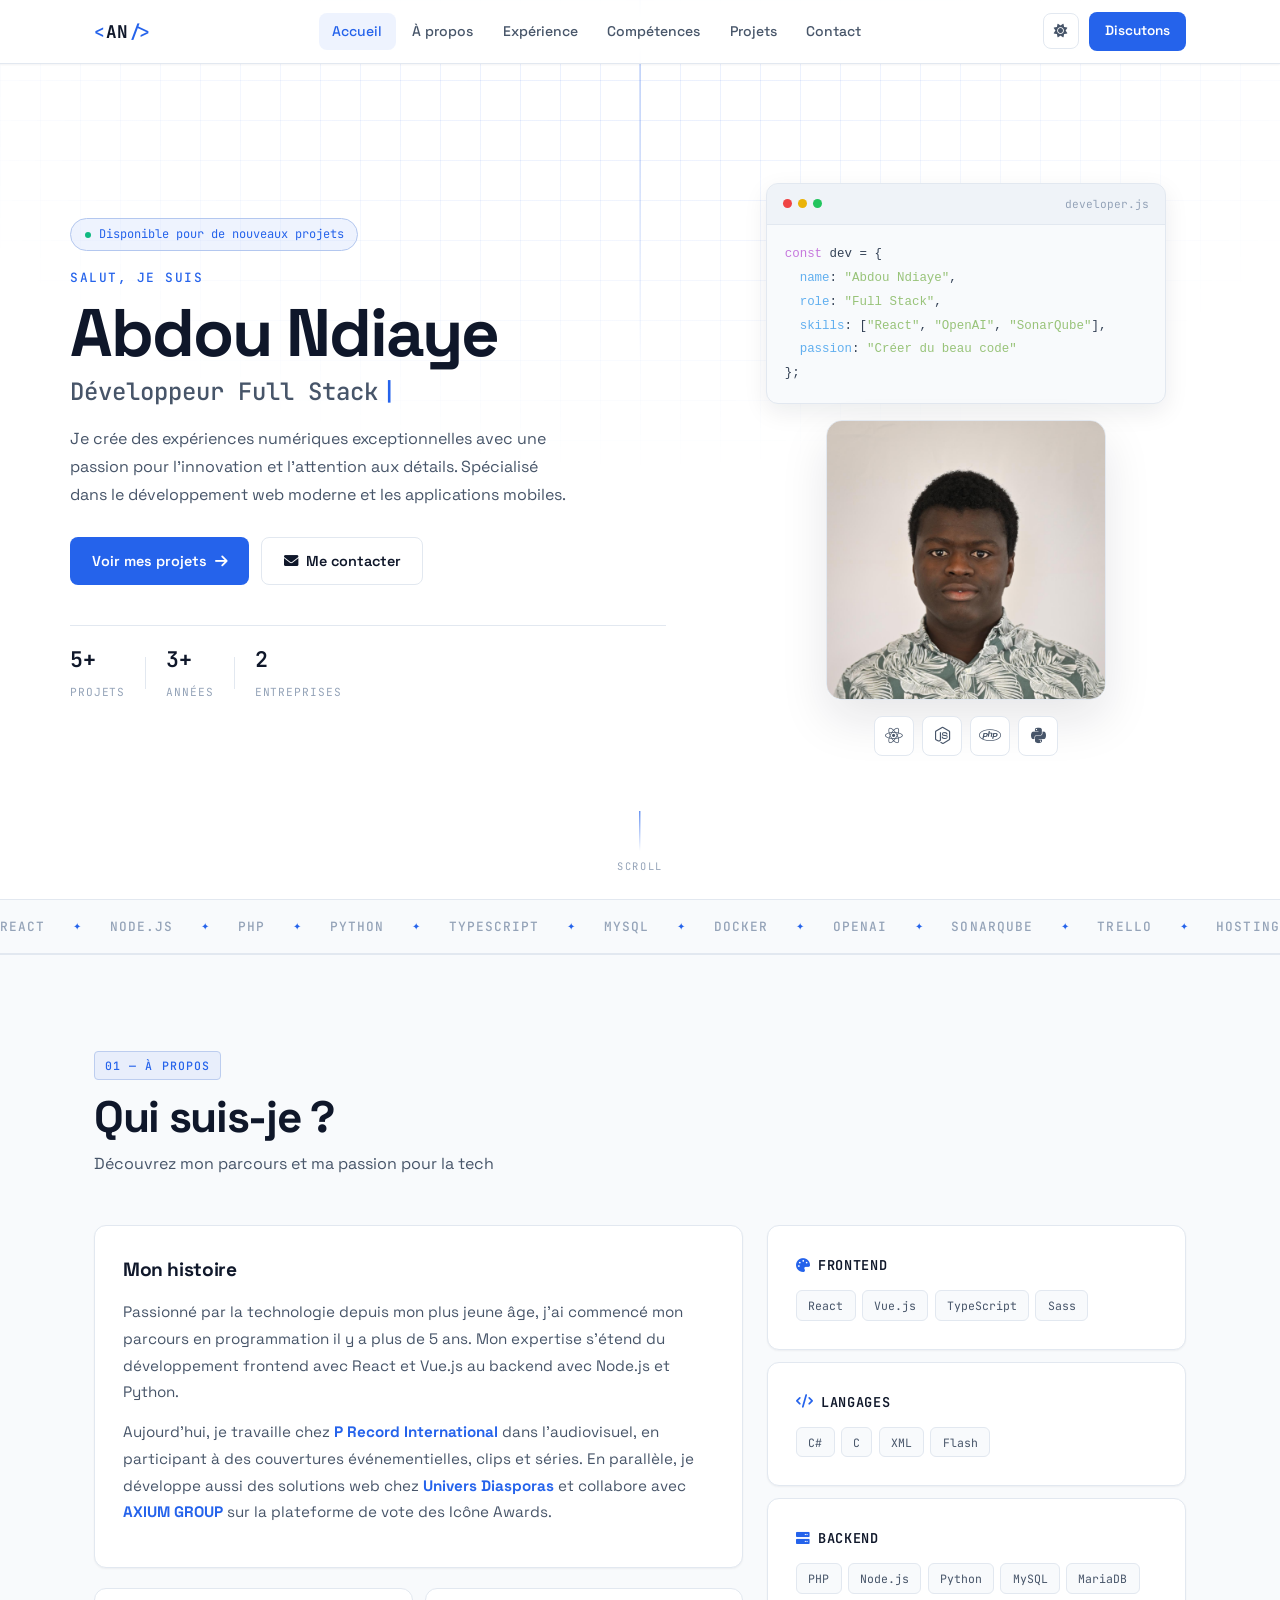
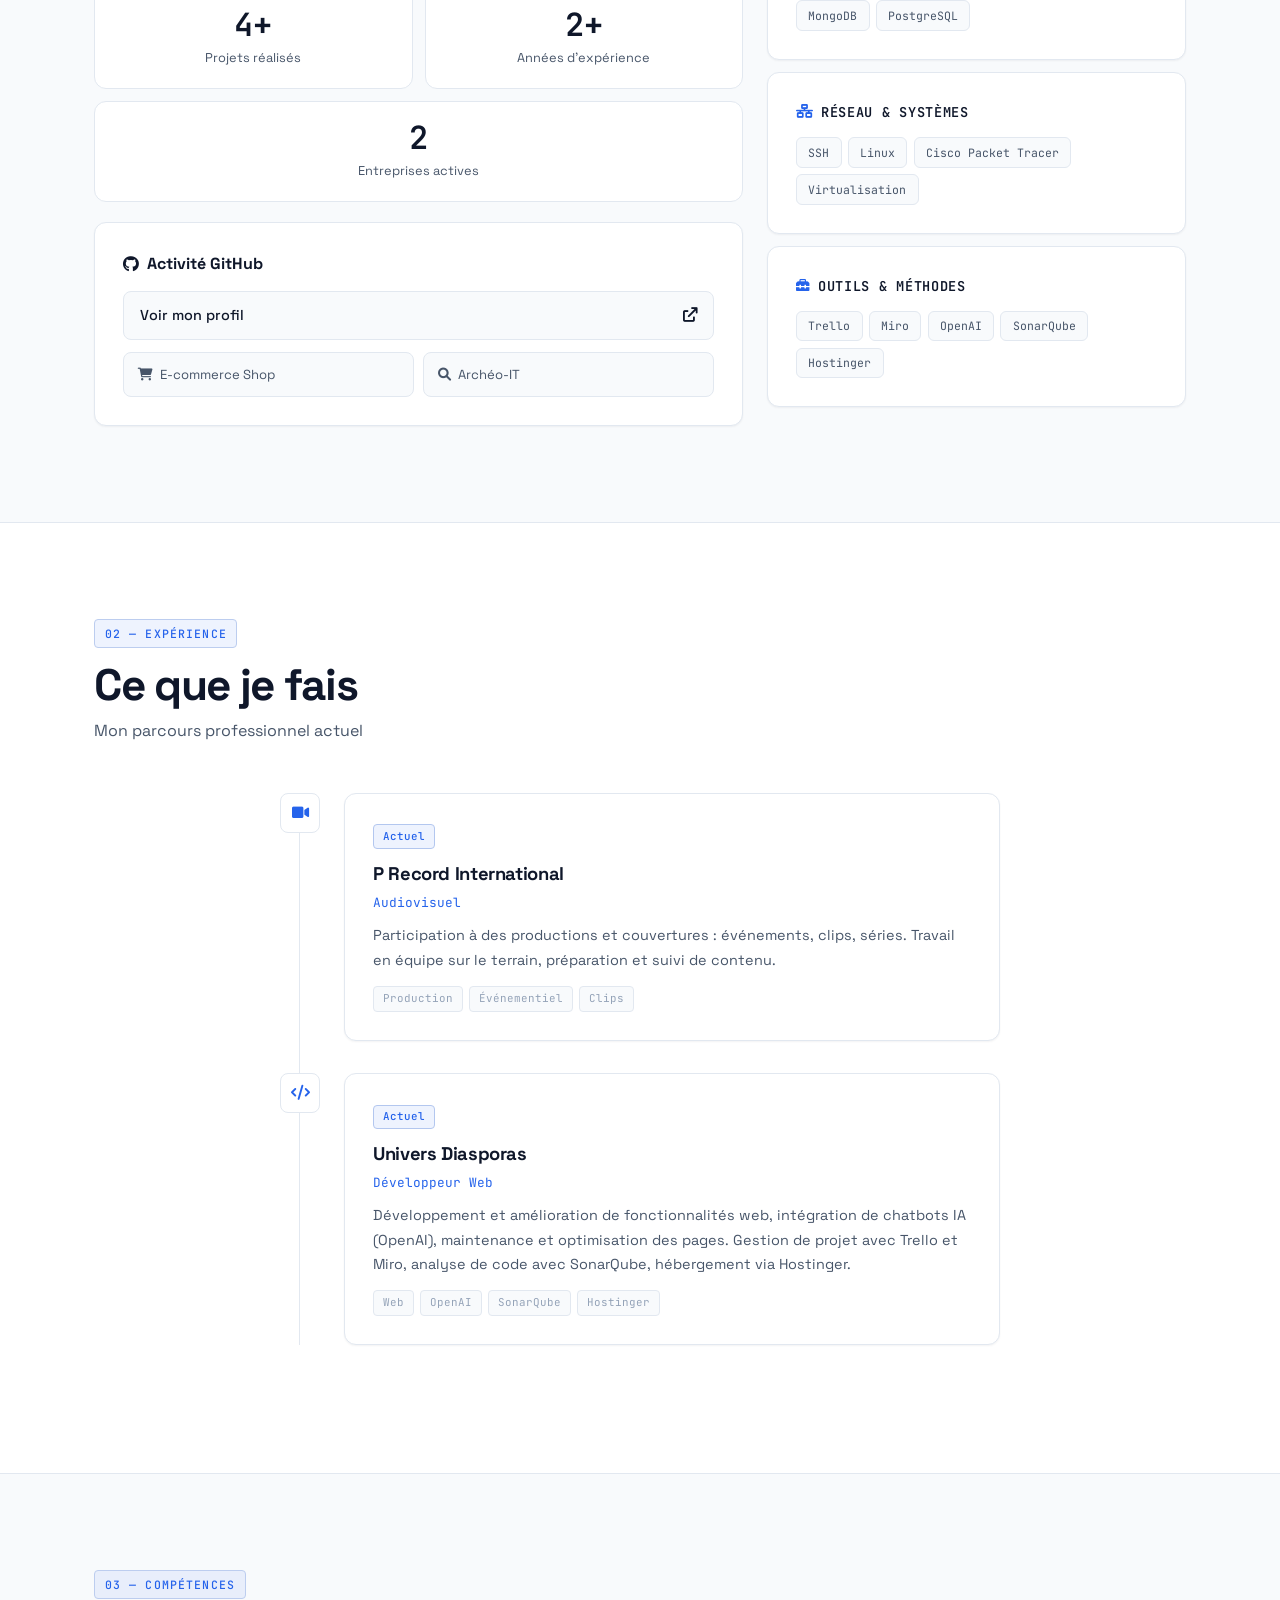
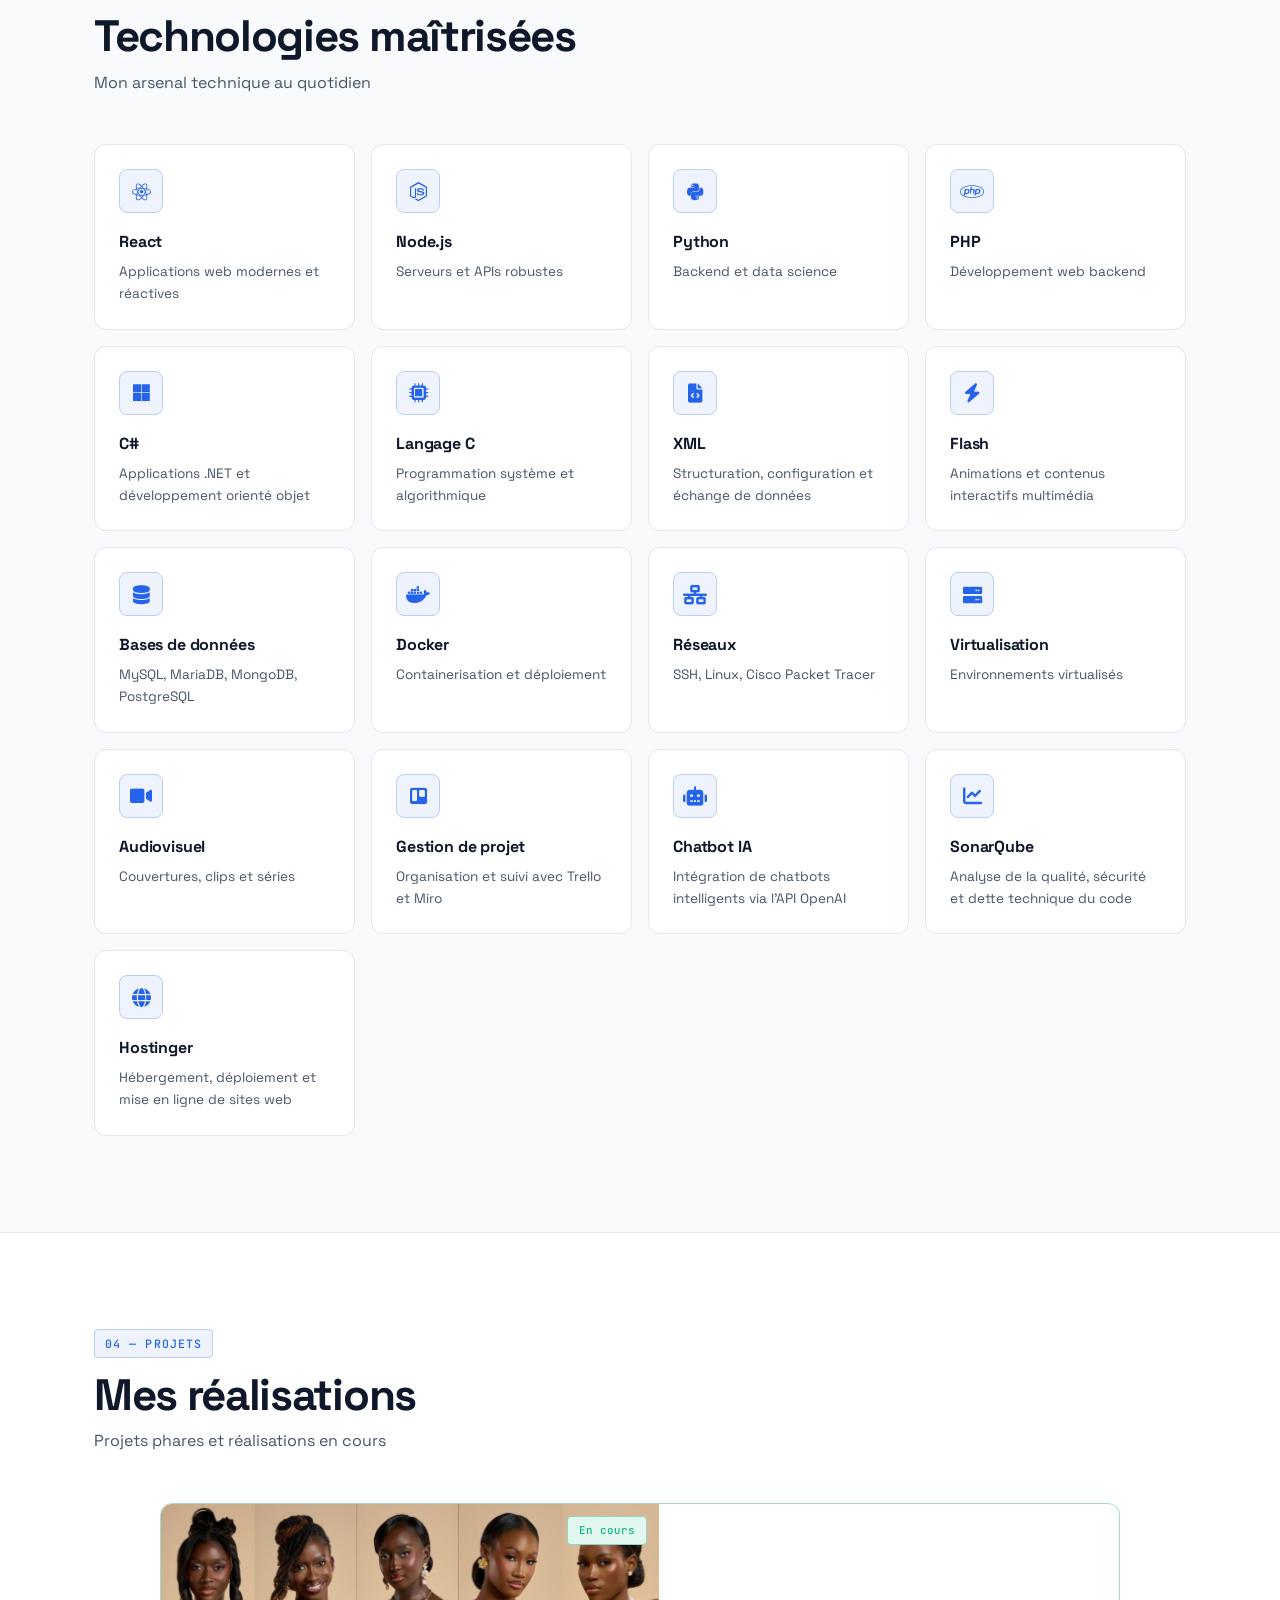
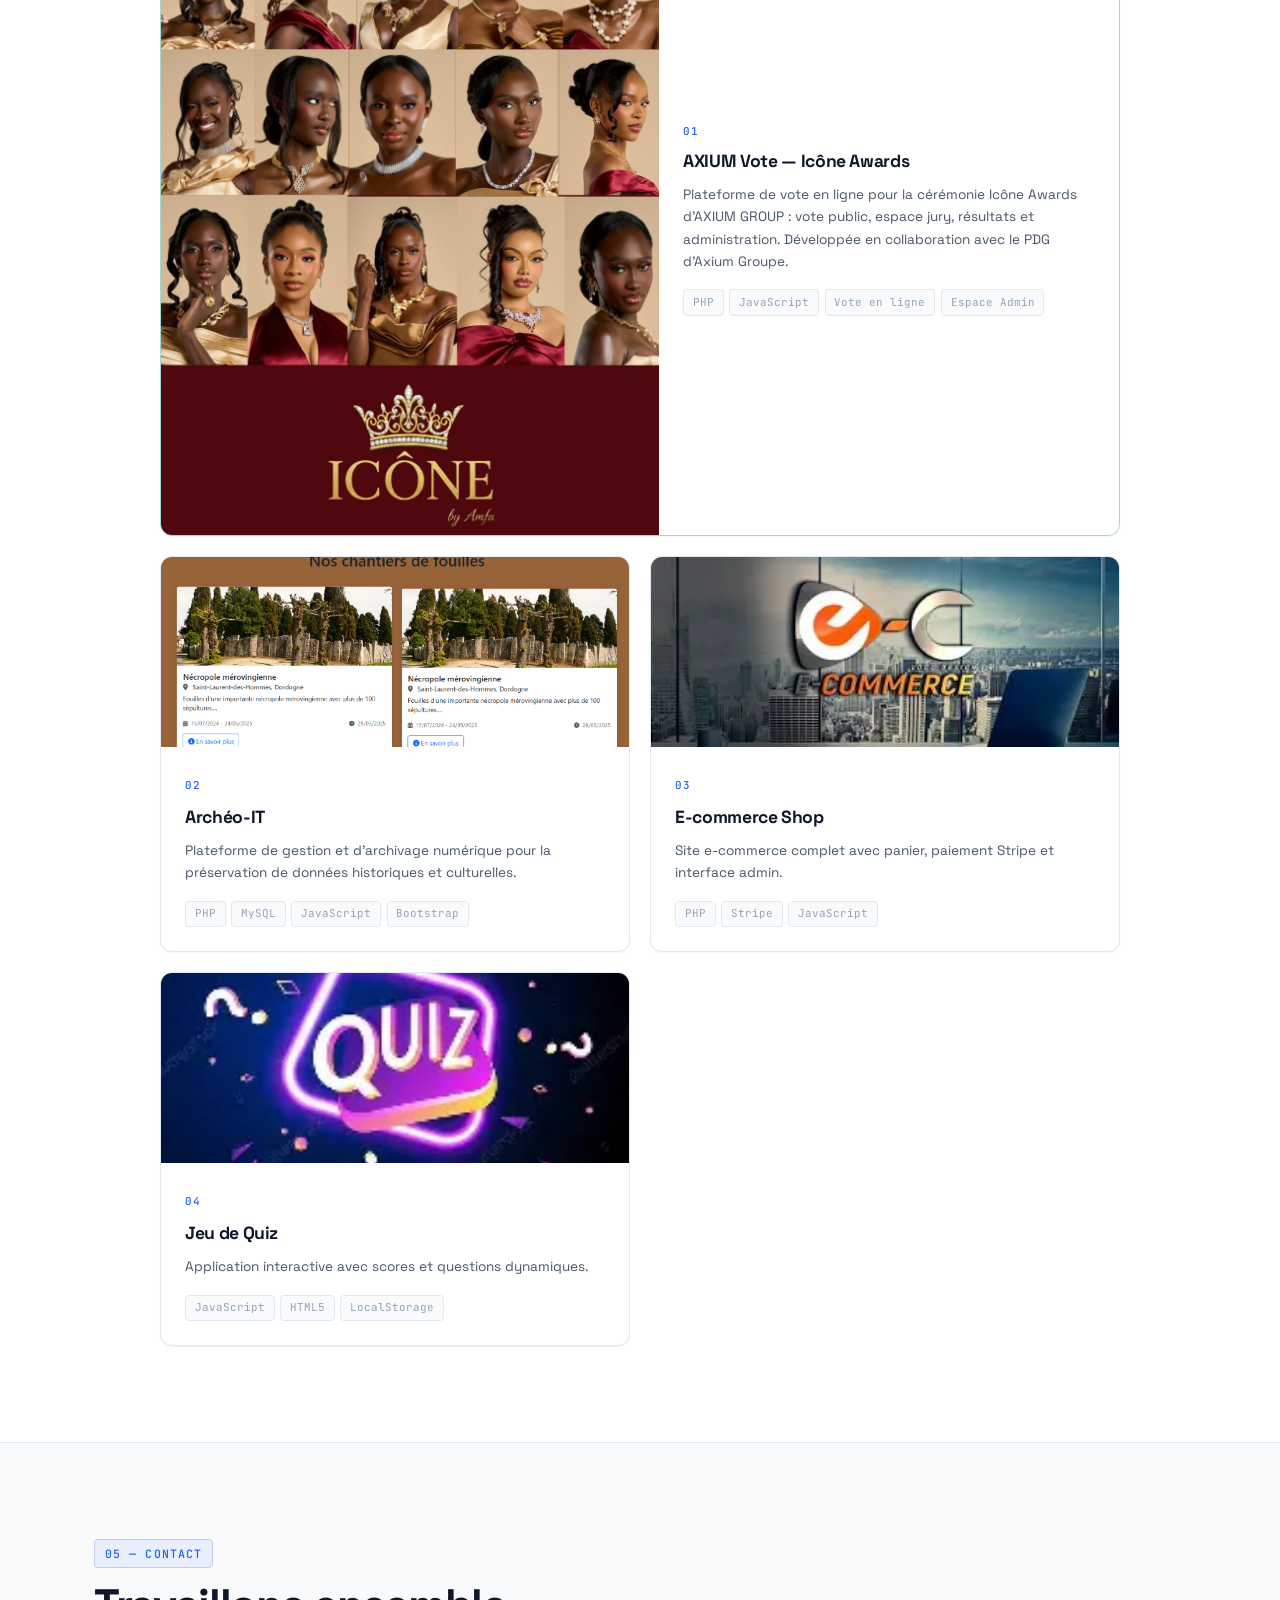
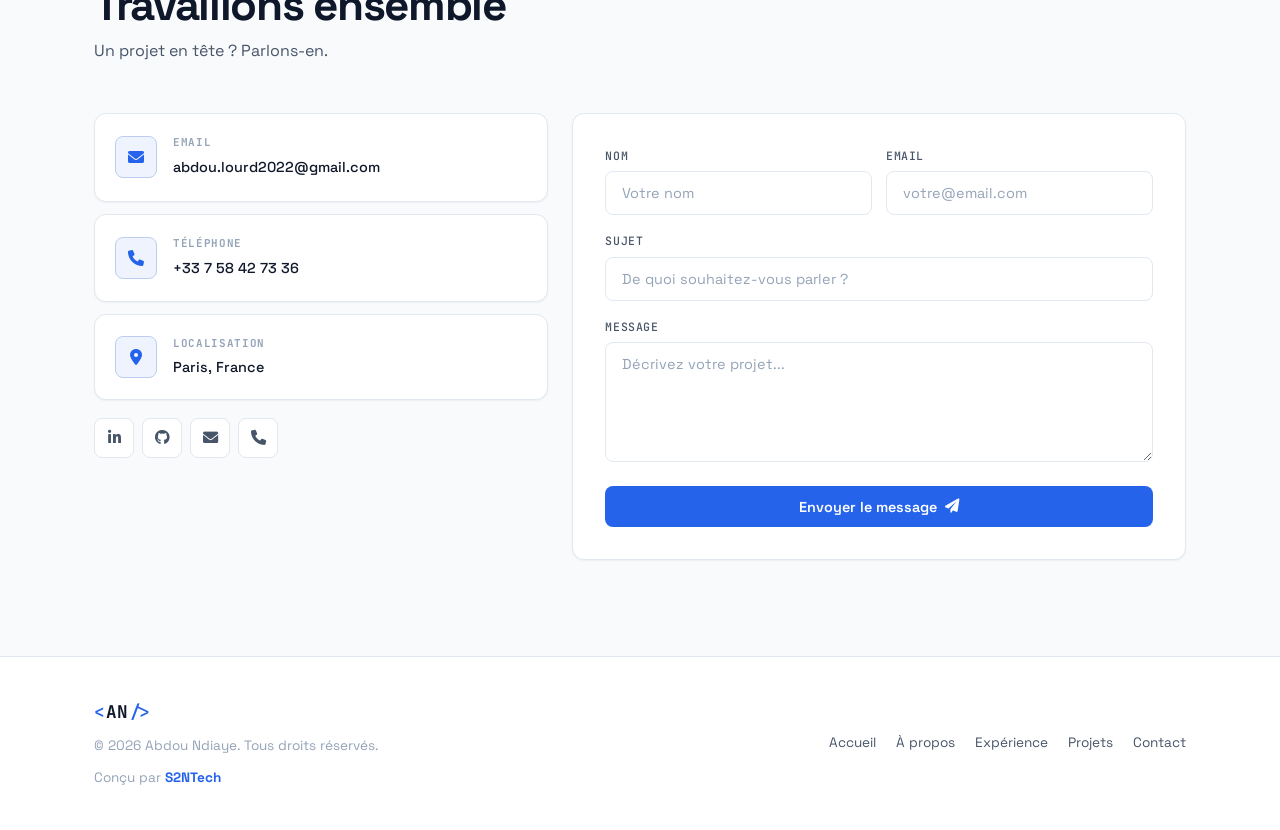
==== index.html @ 511c0f02 "Premier commit" ====
<!DOCTYPE html>
<html lang="fr">
<head>
    <meta charset="UTF-8">
    <meta name="viewport" content="width=device-width, initial-scale=1.0">
    <title>Abdou Ndiaye — Développeur Full Stack</title>
    <link rel="stylesheet" href="styles.css">
    <link href="https://cdnjs.cloudflare.com/ajax/libs/font-awesome/6.0.0/css/all.min.css" rel="stylesheet">
    <link href="https://fonts.googleapis.com/css2?family=Space+Grotesk:wght@400;500;600;700&family=JetBrains+Mono:wght@400;500;600&display=swap" rel="stylesheet">
</head>
<body class="light-mode">

    <!-- Navigation -->
    <nav class="navbar">
        <div class="nav-container">
            <a href="#accueil" class="nav-logo">
                <span class="logo-bracket">&lt;</span>
                <span class="logo-text">AN</span>
                <span class="logo-bracket">/&gt;</span>
            </a>
            <ul class="nav-menu">
                <li class="nav-item"><a href="#accueil" class="nav-link active">Accueil</a></li>
                <li class="nav-item"><a href="#apropos" class="nav-link">À propos</a></li>
                <li class="nav-item"><a href="#experience" class="nav-link">Expérience</a></li>
                <li class="nav-item"><a href="#competences" class="nav-link">Compétences</a></li>
                <li class="nav-item"><a href="#projets" class="nav-link">Projets</a></li>
                <li class="nav-item"><a href="#contact" class="nav-link">Contact</a></li>
            </ul>
            <div class="nav-actions">
                <button class="theme-toggle" aria-label="Changer le thème">
                    <i class="fas fa-sun"></i>
                </button>
                <a href="#contact" class="nav-cta">Discutons</a>
            </div>
            <button class="hamburger" aria-label="Menu">
                <span class="bar"></span>
                <span class="bar"></span>
                <span class="bar"></span>
            </button>
        </div>
    </nav>

    <!-- Hero -->
    <section id="accueil" class="hero">
        <div class="hero-bg">
            <div class="tech-grid"></div>
            <div class="hero-accent-line"></div>
        </div>
        <div class="container hero-container">
            <div class="hero-content">
                <div class="hero-text">
                    <div class="hero-badge reveal">
                        <span class="badge-dot"></span>
                        Disponible pour de nouveaux projets
                    </div>
                    <h1 class="hero-title reveal">
                        <span class="title-line">Salut, je suis</span>
                        <span class="title-name">Abdou Ndiaye</span>
                        <span class="title-role">
                            <span class="role-text">Développeur Full Stack</span>
                            <span class="role-cursor">|</span>
                        </span>
                    </h1>
                    <p class="hero-description reveal">
                        Je crée des expériences numériques exceptionnelles avec une passion pour
                        l'innovation et l'attention aux détails. Spécialisé dans le développement
                        web moderne et les applications mobiles.
                    </p>
                    <div class="hero-buttons reveal">
                        <a href="#projets" class="btn btn-primary">
                            <span>Voir mes projets</span>
                            <i class="fas fa-arrow-right"></i>
                        </a>
                        <a href="#contact" class="btn btn-ghost">
                            <i class="fas fa-envelope"></i>
                            <span>Me contacter</span>
                        </a>
                    </div>
                    <div class="hero-stats reveal">
                        <div class="hero-stat">
                            <span class="hero-stat-num">5+</span>
                            <span class="hero-stat-label">Projets</span>
                        </div>
                        <div class="hero-stat-divider"></div>
                        <div class="hero-stat">
                            <span class="hero-stat-num">3+</span>
                            <span class="hero-stat-label">Années</span>
                        </div>
                        <div class="hero-stat-divider"></div>
                        <div class="hero-stat">
                            <span class="hero-stat-num">2</span>
                            <span class="hero-stat-label">Entreprises</span>
                        </div>
                    </div>
                </div>
                <div class="hero-visual reveal">
                    <div class="visual-card">
                        <div class="code-snippet">
                            <div class="code-header">
                                <span class="code-dot red"></span>
                                <span class="code-dot yellow"></span>
                                <span class="code-dot green"></span>
                                <span class="code-filename">developer.js</span>
                            </div>
                            <pre class="code-body"><code><span class="code-kw">const</span> dev = {
  <span class="code-prop">name</span>: <span class="code-str">"Abdou Ndiaye"</span>,
  <span class="code-prop">role</span>: <span class="code-str">"Full Stack"</span>,
  <span class="code-prop">skills</span>: [<span class="code-str">"React"</span>, <span class="code-str">"OpenAI"</span>, <span class="code-str">"SonarQube"</span>],
  <span class="code-prop">passion</span>: <span class="code-str">"Créer du beau code"</span>
};</code></pre>
                        </div>
                        <div class="profile-wrapper">
                            <div class="profile-image">
                                <img src="WhatsApp Image 2025-06-17 à 16.41.30_e78ec457.jpg" alt="Abdou Ndiaye" class="profile-photo">
                            </div>
                            <div class="tech-stack-badges">
                                <span><i class="fab fa-react"></i></span>
                                <span><i class="fab fa-node-js"></i></span>
                                <span><i class="fab fa-php"></i></span>
                                <span><i class="fab fa-python"></i></span>
                            </div>
                        </div>
                    </div>
                </div>
            </div>
        </div>
        <a href="#apropos" class="scroll-indicator" aria-label="Défiler vers le bas">
            <span class="scroll-line"></span>
            <span class="scroll-text">Scroll</span>
        </a>
    </section>

    <!-- Tech Marquee -->
    <div class="marquee-section">
        <div class="marquee-track">
            <div class="marquee-content">
                <span>React</span><span class="marquee-dot">✦</span>
                <span>Node.js</span><span class="marquee-dot">✦</span>
                <span>PHP</span><span class="marquee-dot">✦</span>
                <span>Python</span><span class="marquee-dot">✦</span>
                <span>TypeScript</span><span class="marquee-dot">✦</span>
                <span>MySQL</span><span class="marquee-dot">✦</span>
                <span>Docker</span><span class="marquee-dot">✦</span>
                <span>OpenAI</span><span class="marquee-dot">✦</span>
                <span>SonarQube</span><span class="marquee-dot">✦</span>
                <span>Trello</span><span class="marquee-dot">✦</span>
                <span>Hostinger</span><span class="marquee-dot">✦</span>
                <span>C#</span><span class="marquee-dot">✦</span>
                <span>XML</span><span class="marquee-dot">✦</span>
                <span>C</span><span class="marquee-dot">✦</span>
                <span>Flash</span><span class="marquee-dot">✦</span>
                <span>React</span><span class="marquee-dot">✦</span>
                <span>Node.js</span><span class="marquee-dot">✦</span>
                <span>PHP</span><span class="marquee-dot">✦</span>
                <span>Python</span><span class="marquee-dot">✦</span>
                <span>OpenAI</span><span class="marquee-dot">✦</span>
                <span>SonarQube</span><span class="marquee-dot">✦</span>
                <span>Trello</span><span class="marquee-dot">✦</span>
                <span>Hostinger</span><span class="marquee-dot">✦</span>
                <span>C#</span><span class="marquee-dot">✦</span>
                <span>XML</span><span class="marquee-dot">✦</span>
                <span>C</span><span class="marquee-dot">✦</span>
                <span>Flash</span><span class="marquee-dot">✦</span>
            </div>
        </div>
    </div>

    <!-- À propos -->
    <section id="apropos" class="about section">
        <div class="container">
            <div class="section-header reveal">
                <span class="section-tag">01 — À propos</span>
                <h2 class="section-title">Qui suis-je ?</h2>
                <p class="section-subtitle">Découvrez mon parcours et ma passion pour la tech</p>
            </div>
            <div class="about-grid">
                <div class="about-main reveal">
                    <div class="glass-card about-card">
                        <h3>Mon histoire</h3>
                        <p>
                            Passionné par la technologie depuis mon plus jeune âge, j'ai commencé
                            mon parcours en programmation il y a plus de 5 ans. Mon expertise
                            s'étend du développement frontend avec React et Vue.js au backend
                            avec Node.js et Python.
                        </p>
                        <p>
                            Aujourd'hui, je travaille chez <strong>P Record International</strong> dans l'audiovisuel, en participant à des couvertures événementielles, clips et séries.
                            En parallèle, je développe aussi des solutions web chez <strong>Univers Diasporas</strong> et collabore avec <strong>AXIUM GROUP</strong> sur la plateforme de vote des Icône Awards.
                        </p>
                    </div>
                    <div class="stats-bento">
                        <div class="stat-card reveal">
                            <div class="stat-number" data-count="5">5+</div>
                            <div class="stat-label">Projets réalisés</div>
                        </div>
                        <div class="stat-card reveal">
                            <div class="stat-number" data-count="3">3+</div>
                            <div class="stat-label">Années d'expérience</div>
                        </div>
                        <div class="stat-card stat-card-wide reveal">
                            <div class="stat-number">2</div>
                            <div class="stat-label">Entreprises actives</div>
                        </div>
                    </div>
                    <div class="glass-card github-card reveal">
                        <h4><i class="fab fa-github"></i> Activité GitHub</h4>
                        <a href="https://github.com/doundiaye98" target="_blank" rel="noopener" class="github-link">
                            <span>Voir mon profil</span>
                            <i class="fas fa-arrow-up-right-from-square"></i>
                        </a>
                        <div class="repo-links">
                            <a href="https://github.com/doundiaye98/shop" target="_blank" rel="noopener" class="repo-link">
                                <i class="fas fa-shopping-cart"></i> E-commerce Shop
                            </a>
                            <a href="https://github.com/doundiaye98/arch-o-it" target="_blank" rel="noopener" class="repo-link">
                                <i class="fas fa-search"></i> Archéo-IT
                            </a>
                        </div>
                    </div>
                </div>
                <div class="about-side reveal">
                    <div class="glass-card skill-category">
                        <h4><i class="fas fa-palette"></i> Frontend</h4>
                        <div class="skill-tags">
                            <span class="skill-tag">React</span>
                            <span class="skill-tag">Vue.js</span>
                            <span class="skill-tag">TypeScript</span>
                            <span class="skill-tag">Sass</span>
                        </div>
                    </div>
                    <div class="glass-card skill-category">
                        <h4><i class="fas fa-code"></i> Langages</h4>
                        <div class="skill-tags">
                            <span class="skill-tag">C#</span>
                            <span class="skill-tag">C</span>
                            <span class="skill-tag">XML</span>
                            <span class="skill-tag">Flash</span>
                        </div>
                    </div>
                    <div class="glass-card skill-category">
                        <h4><i class="fas fa-server"></i> Backend</h4>
                        <div class="skill-tags">
                            <span class="skill-tag">PHP</span>
                            <span class="skill-tag">Node.js</span>
                            <span class="skill-tag">Python</span>
                            <span class="skill-tag">MySQL</span>
                            <span class="skill-tag">MariaDB</span>
                            <span class="skill-tag">MongoDB</span>
                            <span class="skill-tag">PostgreSQL</span>
                        </div>
                    </div>
                    <div class="glass-card skill-category">
                        <h4><i class="fas fa-network-wired"></i> Réseau & Systèmes</h4>
                        <div class="skill-tags">
                            <span class="skill-tag">SSH</span>
                            <span class="skill-tag">Linux</span>
                            <span class="skill-tag">Cisco Packet Tracer</span>
                            <span class="skill-tag">Virtualisation</span>
                        </div>
                    </div>
                    <div class="glass-card skill-category">
                        <h4><i class="fas fa-toolbox"></i> Outils & Méthodes</h4>
                        <div class="skill-tags">
                            <span class="skill-tag">Trello</span>
                            <span class="skill-tag">Miro</span>
                            <span class="skill-tag">OpenAI</span>
                            <span class="skill-tag">SonarQube</span>
                            <span class="skill-tag">Hostinger</span>
                        </div>
                    </div>
                </div>
            </div>
        </div>
    </section>

    <!-- Expérience -->
    <section id="experience" class="experience section">
        <div class="container">
            <div class="section-header reveal">
                <span class="section-tag">02 — Expérience</span>
                <h2 class="section-title">Ce que je fais</h2>
                <p class="section-subtitle">Mon parcours professionnel actuel</p>
            </div>
            <div class="timeline">
                <div class="timeline-item reveal">
                    <div class="timeline-marker">
                        <i class="fas fa-video"></i>
                    </div>
                    <div class="glass-card timeline-card">
                        <span class="timeline-date">Actuel</span>
                        <h3>P Record International</h3>
                        <span class="timeline-role">Audiovisuel</span>
                        <p>Participation à des productions et couvertures : événements, clips, séries. Travail en équipe sur le terrain, préparation et suivi de contenu.</p>
                        <div class="timeline-tags">
                            <span>Production</span>
                            <span>Événementiel</span>
                            <span>Clips</span>
                        </div>
                    </div>
                </div>
                <div class="timeline-item reveal">
                    <div class="timeline-marker">
                        <i class="fas fa-code"></i>
                    </div>
                    <div class="glass-card timeline-card">
                        <span class="timeline-date">Actuel</span>
                        <h3>Univers Diasporas</h3>
                        <span class="timeline-role">Développeur Web</span>
                        <p>Développement et amélioration de fonctionnalités web, intégration de chatbots IA (OpenAI), maintenance et optimisation des pages. Gestion de projet avec Trello et Miro, analyse de code avec SonarQube, hébergement via Hostinger.</p>
                        <div class="timeline-tags">
                            <span>Web</span>
                            <span>OpenAI</span>
                            <span>SonarQube</span>
                            <span>Hostinger</span>
                        </div>
                    </div>
                </div>
            </div>
        </div>
    </section>

    <!-- Compétences -->
    <section id="competences" class="skills section">
        <div class="container">
            <div class="section-header reveal">
                <span class="section-tag">03 — Compétences</span>
                <h2 class="section-title">Technologies maîtrisées</h2>
                <p class="section-subtitle">Mon arsenal technique au quotidien</p>
            </div>
            <div class="skills-grid">
                <div class="skill-card reveal">
                    <div class="skill-icon"><i class="fab fa-react"></i></div>
                    <h3>React</h3>
                    <p>Applications web modernes et réactives</p>
                </div>
                <div class="skill-card reveal">
                    <div class="skill-icon"><i class="fab fa-node-js"></i></div>
                    <h3>Node.js</h3>
                    <p>Serveurs et APIs robustes</p>
                </div>
                <div class="skill-card reveal">
                    <div class="skill-icon"><i class="fab fa-python"></i></div>
                    <h3>Python</h3>
                    <p>Backend et data science</p>
                </div>
                <div class="skill-card reveal">
                    <div class="skill-icon"><i class="fab fa-php"></i></div>
                    <h3>PHP</h3>
                    <p>Développement web backend</p>
                </div>
                <div class="skill-card reveal">
                    <div class="skill-icon"><i class="fab fa-microsoft"></i></div>
                    <h3>C#</h3>
                    <p>Applications .NET et développement orienté objet</p>
                </div>
                <div class="skill-card reveal">
                    <div class="skill-icon"><i class="fas fa-microchip"></i></div>
                    <h3>Langage C</h3>
                    <p>Programmation système et algorithmique</p>
                </div>
                <div class="skill-card reveal">
                    <div class="skill-icon"><i class="fas fa-file-code"></i></div>
                    <h3>XML</h3>
                    <p>Structuration, configuration et échange de données</p>
                </div>
                <div class="skill-card reveal">
                    <div class="skill-icon"><i class="fas fa-bolt"></i></div>
                    <h3>Flash</h3>
                    <p>Animations et contenus interactifs multimédia</p>
                </div>
                <div class="skill-card reveal">
                    <div class="skill-icon"><i class="fas fa-database"></i></div>
                    <h3>Bases de données</h3>
                    <p>MySQL, MariaDB, MongoDB, PostgreSQL</p>
                </div>
                <div class="skill-card reveal">
                    <div class="skill-icon"><i class="fab fa-docker"></i></div>
                    <h3>Docker</h3>
                    <p>Containerisation et déploiement</p>
                </div>
                <div class="skill-card reveal">
                    <div class="skill-icon"><i class="fas fa-network-wired"></i></div>
                    <h3>Réseaux</h3>
                    <p>SSH, Linux, Cisco Packet Tracer</p>
                </div>
                <div class="skill-card reveal">
                    <div class="skill-icon"><i class="fas fa-server"></i></div>
                    <h3>Virtualisation</h3>
                    <p>Environnements virtualisés</p>
                </div>
                <div class="skill-card reveal">
                    <div class="skill-icon"><i class="fas fa-video"></i></div>
                    <h3>Audiovisuel</h3>
                    <p>Couvertures, clips et séries</p>
                </div>
                <div class="skill-card reveal">
                    <div class="skill-icon"><i class="fab fa-trello"></i></div>
                    <h3>Gestion de projet</h3>
                    <p>Organisation et suivi avec Trello et Miro</p>
                </div>
                <div class="skill-card reveal">
                    <div class="skill-icon"><i class="fas fa-robot"></i></div>
                    <h3>Chatbot IA</h3>
                    <p>Intégration de chatbots intelligents via l'API OpenAI</p>
                </div>
                <div class="skill-card reveal">
                    <div class="skill-icon"><i class="fas fa-chart-line"></i></div>
                    <h3>SonarQube</h3>
                    <p>Analyse de la qualité, sécurité et dette technique du code</p>
                </div>
                <div class="skill-card reveal">
                    <div class="skill-icon"><i class="fas fa-globe"></i></div>
                    <h3>Hostinger</h3>
                    <p>Hébergement, déploiement et mise en ligne de sites web</p>
                </div>
            </div>
        </div>
    </section>

    <!-- Projets -->
    <section id="projets" class="projects section">
        <div class="container">
            <div class="section-header reveal">
                <span class="section-tag">04 — Projets</span>
                <h2 class="section-title">Mes réalisations</h2>
                <p class="section-subtitle">Projets phares et réalisations en cours</p>
            </div>
            <div class="projects-grid">
                <article class="project-card reveal featured in-progress">
                    <div class="project-image">
                        <img src="PHOTO-2026-04-26-18-51-47.jpg" alt="ICÔNE by Amfa — AXIUM Vote" class="project-img axium-img" loading="lazy">
                        <span class="project-status">En cours</span>
                        <div class="project-overlay">
                            <div class="project-links">
                                <a href="https://www.axiumgroup.org/vote/" class="project-link" target="_blank" rel="noopener" title="Voir le site">
                                    <i class="fas fa-arrow-up-right-from-square"></i>
                                </a>
                            </div>
                        </div>
                    </div>
                    <div class="project-content">
                        <span class="project-num">01</span>
                        <h3>AXIUM Vote — Icône Awards</h3>
                        <p>Plateforme de vote en ligne pour la cérémonie Icône Awards d'AXIUM GROUP : vote public, espace jury, résultats et administration. Développée en collaboration avec le PDG d'Axium Groupe.</p>
                        <div class="project-tech">
                            <span class="tech-tag">PHP</span>
                            <span class="tech-tag">JavaScript</span>
                            <span class="tech-tag">Vote en ligne</span>
                            <span class="tech-tag">Espace Admin</span>
                        </div>
                    </div>
                </article>
                <article class="project-card reveal">
                    <div class="project-image">
                        <img src="archéo-it.PNG" alt="Archéo-IT" class="project-img" loading="lazy">
                        <div class="project-overlay">
                            <div class="project-links">
                                <a href="https://github.com/doundiaye98/arch-o-it" class="project-link" target="_blank" rel="noopener" title="Voir le projet">
                                    <i class="fas fa-arrow-up-right-from-square"></i>
                                </a>
                                <a href="https://github.com/doundiaye98/arch-o-it" class="project-link" target="_blank" rel="noopener" title="GitHub">
                                    <i class="fab fa-github"></i>
                                </a>
                            </div>
                        </div>
                    </div>
                    <div class="project-content">
                        <span class="project-num">02</span>
                        <h3>Archéo-IT</h3>
                        <p>Plateforme de gestion et d'archivage numérique pour la préservation de données historiques et culturelles.</p>
                        <div class="project-tech">
                            <span class="tech-tag">PHP</span>
                            <span class="tech-tag">MySQL</span>
                            <span class="tech-tag">JavaScript</span>
                            <span class="tech-tag">Bootstrap</span>
                        </div>
                    </div>
                </article>
                <article class="project-card reveal">
                    <div class="project-image">
                        <img src="E-commerce.webp" alt="E-commerce Shop" class="project-img" loading="lazy">
                        <div class="project-overlay">
                            <div class="project-links">
                                <a href="https://github.com/doundiaye98/shop" class="project-link" target="_blank" rel="noopener"><i class="fas fa-arrow-up-right-from-square"></i></a>
                                <a href="https://github.com/doundiaye98/shop" class="project-link" target="_blank" rel="noopener"><i class="fab fa-github"></i></a>
                            </div>
                        </div>
                    </div>
                    <div class="project-content">
                        <span class="project-num">03</span>
                        <h3>E-commerce Shop</h3>
                        <p>Site e-commerce complet avec panier, paiement Stripe et interface admin.</p>
                        <div class="project-tech">
                            <span class="tech-tag">PHP</span>
                            <span class="tech-tag">Stripe</span>
                            <span class="tech-tag">JavaScript</span>
                        </div>
                    </div>
                </article>
                <article class="project-card reveal">
                    <div class="project-image">
                        <img src="quizz.webp" alt="Jeu de Quiz" class="project-img" loading="lazy">
                        <div class="project-overlay">
                            <div class="project-links">
                                <a href="https://github.com/doundiaye98/arch-o-it" class="project-link" target="_blank" rel="noopener"><i class="fas fa-arrow-up-right-from-square"></i></a>
                                <a href="https://github.com/doundiaye98/arch-o-it" class="project-link" target="_blank" rel="noopener"><i class="fab fa-github"></i></a>
                            </div>
                        </div>
                    </div>
                    <div class="project-content">
                        <span class="project-num">04</span>
                        <h3>Jeu de Quiz</h3>
                        <p>Application interactive avec scores et questions dynamiques.</p>
                        <div class="project-tech">
                            <span class="tech-tag">JavaScript</span>
                            <span class="tech-tag">HTML5</span>
                            <span class="tech-tag">LocalStorage</span>
                        </div>
                    </div>
                </article>
            </div>
        </div>
    </section>

    <!-- Contact -->
    <section id="contact" class="contact section">
        <div class="container">
            <div class="section-header reveal">
                <span class="section-tag">05 — Contact</span>
                <h2 class="section-title">Travaillons ensemble</h2>
                <p class="section-subtitle">Un projet en tête ? Parlons-en.</p>
            </div>
            <div class="contact-grid">
                <div class="contact-info reveal">
                    <div class="glass-card contact-card">
                        <div class="contact-icon"><i class="fas fa-envelope"></i></div>
                        <div>
                            <h4>Email</h4>
                            <a href="mailto:abdou.lourd2022@gmail.com">abdou.lourd2022@gmail.com</a>
                        </div>
                    </div>
                    <div class="glass-card contact-card">
                        <div class="contact-icon"><i class="fas fa-phone"></i></div>
                        <div>
                            <h4>Téléphone</h4>
                            <a href="tel:+33758427336">+33 7 58 42 73 36</a>
                        </div>
                    </div>
                    <div class="glass-card contact-card">
                        <div class="contact-icon"><i class="fas fa-map-marker-alt"></i></div>
                        <div>
                            <h4>Localisation</h4>
                            <p>Paris, France</p>
                        </div>
                    </div>
                    <div class="social-links">
                        <a href="https://www.linkedin.com/in/abdou-ndiaye-0a72a933b/" class="social-link" target="_blank" rel="noopener" title="LinkedIn">
                            <i class="fab fa-linkedin-in"></i>
                        </a>
                        <a href="https://github.com/doundiaye98" class="social-link" target="_blank" rel="noopener" title="GitHub">
                            <i class="fab fa-github"></i>
                        </a>
                        <a href="mailto:abdou.lourd2022@gmail.com" class="social-link" title="Email">
                            <i class="fas fa-envelope"></i>
                        </a>
                        <a href="tel:+33758427336" class="social-link" title="Téléphone">
                            <i class="fas fa-phone"></i>
                        </a>
                    </div>
                </div>
                <form class="contact-form glass-card reveal">
                    <div class="form-row">
                        <div class="form-group">
                            <label for="name">Nom</label>
                            <input type="text" id="name" name="name" placeholder="Votre nom" required>
                        </div>
                        <div class="form-group">
                            <label for="email">Email</label>
                            <input type="email" id="email" name="email" placeholder="votre@email.com" required>
                        </div>
                    </div>
                    <div class="form-group">
                        <label for="subject">Sujet</label>
                        <input type="text" id="subject" name="subject" placeholder="De quoi souhaitez-vous parler ?" required>
                    </div>
                    <div class="form-group">
                        <label for="message">Message</label>
                        <textarea id="message" name="message" placeholder="Décrivez votre projet..." rows="5" required></textarea>
                    </div>
                    <button type="submit" class="btn btn-primary btn-full">
                        <span>Envoyer le message</span>
                        <i class="fas fa-paper-plane"></i>
                    </button>
                </form>
            </div>
        </div>
    </section>

    <!-- Footer -->
    <footer class="footer">
        <div class="container">
            <div class="footer-content">
                <div class="footer-brand">
                    <a href="#accueil" class="nav-logo">
                        <span class="logo-bracket">&lt;</span>
                        <span class="logo-text">AN</span>
                        <span class="logo-bracket">/&gt;</span>
                    </a>
                    <p>&copy; 2026 Abdou Ndiaye. Tous droits réservés.</p>
                    <p class="footer-credit">Conçu par <strong>S2NTech</strong></p>
                </div>
                <nav class="footer-links">
                    <a href="#accueil">Accueil</a>
                    <a href="#apropos">À propos</a>
                    <a href="#experience">Expérience</a>
                    <a href="#projets">Projets</a>
                    <a href="#contact">Contact</a>
                </nav>
            </div>
        </div>
    </footer>

    <script src="script.js"></script>
</body>
</html>
---- styles.css ----
/* ============================================
   PORTFOLIO — Modern Tech Design System
   ============================================ */

:root {
    --bg: #030712;
    --bg-elevated: #0f172a;
    --bg-card: #111827;
    --bg-card-hover: #1e293b;
    --bg-input: #0f172a;
    --border: #1e293b;
    --border-strong: #334155;
    --grid-line: rgba(59, 130, 246, 0.07);

    --accent: #3b82f6;
    --accent-hover: #2563eb;
    --accent-bright: #60a5fa;
    --accent-soft: rgba(59, 130, 246, 0.1);
    --accent-glow: rgba(59, 130, 246, 0.2);
    --cyan: #06b6d4;
    --green: #10b981;
    --code-bg: #0d1117;

    --text: #f1f5f9;
    --text-muted: #94a3b8;
    --text-dim: #64748b;

    --shadow-sm: 0 1px 2px rgba(0, 0, 0, 0.3);
    --shadow-md: 0 8px 24px rgba(0, 0, 0, 0.35);
    --shadow-lg: 0 20px 48px rgba(0, 0, 0, 0.4);

    --font-display: 'Space Grotesk', system-ui, sans-serif;
    --font-body: 'Space Grotesk', system-ui, sans-serif;
    --font-mono: 'JetBrains Mono', 'Courier New', monospace;

    --radius: 8px;
    --radius-lg: 12px;
    --radius-xl: 16px;
    --transition: 0.25s ease;
    --nav-height: 64px;
}

body.light-mode {
    --bg: #ffffff;
    --bg-elevated: #f8fafc;
    --bg-card: #ffffff;
    --bg-card-hover: #f1f5f9;
    --bg-input: #ffffff;
    --border: #e2e8f0;
    --border-strong: #cbd5e1;
    --grid-line: rgba(37, 99, 235, 0.09);

    --accent: #2563eb;
    --accent-hover: #1d4ed8;
    --accent-bright: #3b82f6;
    --accent-soft: rgba(37, 99, 235, 0.08);
    --accent-glow: rgba(37, 99, 235, 0.12);
    --code-bg: #f8fafc;

    --text: #0f172a;
    --text-muted: #475569;
    --text-dim: #94a3b8;

    --shadow-sm: 0 1px 2px rgba(15, 23, 42, 0.05);
    --shadow-md: 0 8px 24px rgba(15, 23, 42, 0.08);
    --shadow-lg: 0 20px 48px rgba(15, 23, 42, 0.1);
}

*, *::before, *::after {
    margin: 0;
    padding: 0;
    box-sizing: border-box;
}

html {
    scroll-behavior: smooth;
    font-size: 16px;
}

body {
    font-family: var(--font-body);
    background: var(--bg);
    color: var(--text);
    line-height: 1.65;
    overflow-x: hidden;
    -webkit-font-smoothing: antialiased;
    transition: background 0.3s ease, color 0.3s ease;
}

.container {
    max-width: 1140px;
    margin: 0 auto;
    padding: 0 24px;
}

/* ============================================
   NAVIGATION
   ============================================ */
.navbar {
    position: fixed;
    top: 0;
    left: 0;
    right: 0;
    height: var(--nav-height);
    z-index: 1000;
    background: color-mix(in srgb, var(--bg) 85%, transparent);
    backdrop-filter: blur(12px);
    border-bottom: 1px solid var(--border);
    transition: var(--transition);
}

body.light-mode .navbar {
    background: rgba(255, 255, 255, 0.9);
    box-shadow: var(--shadow-sm);
}

.navbar.scrolled {
    border-bottom-color: var(--border-strong);
}

.nav-container {
    max-width: 1140px;
    margin: 0 auto;
    padding: 0 24px;
    height: 100%;
    display: flex;
    align-items: center;
    justify-content: space-between;
    gap: 2rem;
}

.nav-logo {
    display: flex;
    align-items: center;
    gap: 1px;
    text-decoration: none;
    font-family: var(--font-mono);
    font-weight: 600;
    font-size: 1.1rem;
}

.logo-bracket { color: var(--accent); }
.logo-text { color: var(--text); font-weight: 700; }

.nav-menu {
    display: flex;
    list-style: none;
    gap: 0.15rem;
}

.nav-link {
    display: block;
    padding: 0.45rem 0.85rem;
    text-decoration: none;
    color: var(--text-muted);
    font-size: 0.875rem;
    font-weight: 500;
    border-radius: var(--radius);
    transition: var(--transition);
}

.nav-link:hover {
    color: var(--text);
    background: var(--accent-soft);
}

.nav-link.active {
    color: var(--accent);
    background: var(--accent-soft);
}

.nav-actions {
    display: flex;
    align-items: center;
    gap: 0.65rem;
}

.theme-toggle {
    width: 36px;
    height: 36px;
    border-radius: var(--radius);
    border: 1px solid var(--border);
    background: var(--bg-card);
    color: var(--text-muted);
    cursor: pointer;
    display: flex;
    align-items: center;
    justify-content: center;
    transition: var(--transition);
    font-size: 0.85rem;
}

.theme-toggle:hover {
    border-color: var(--accent);
    color: var(--accent);
}

.nav-cta {
    padding: 0.5rem 1rem;
    background: var(--accent);
    color: #fff;
    text-decoration: none;
    border-radius: var(--radius);
    font-size: 0.85rem;
    font-weight: 600;
    transition: var(--transition);
}

.nav-cta:hover {
    background: var(--accent-hover);
}

.hamburger {
    display: none;
    flex-direction: column;
    gap: 5px;
    background: none;
    border: none;
    cursor: pointer;
    padding: 4px;
}

.hamburger .bar {
    width: 22px;
    height: 2px;
    background: var(--text);
    border-radius: 1px;
    transition: var(--transition);
}

.hamburger.active .bar:nth-child(1) { transform: rotate(45deg) translate(5px, 5px); }
.hamburger.active .bar:nth-child(2) { opacity: 0; }
.hamburger.active .bar:nth-child(3) { transform: rotate(-45deg) translate(5px, -5px); }

/* ============================================
   HERO
   ============================================ */
.hero {
    min-height: 100vh;
    display: flex;
    align-items: center;
    position: relative;
    padding-top: var(--nav-height);
    overflow: hidden;
    border-bottom: 1px solid var(--border);
}

.hero-bg {
    position: absolute;
    inset: 0;
    z-index: 0;
    pointer-events: none;
}

.tech-grid {
    position: absolute;
    inset: 0;
    background-image:
        linear-gradient(var(--grid-line) 1px, transparent 1px),
        linear-gradient(90deg, var(--grid-line) 1px, transparent 1px);
    background-size: 40px 40px;
    mask-image: radial-gradient(ellipse 80% 70% at 50% 0%, black 20%, transparent 75%);
}

.hero-accent-line {
    position: absolute;
    top: 0;
    left: 50%;
    transform: translateX(-50%);
    width: 1px;
    height: 40%;
    background: linear-gradient(to bottom, var(--accent), transparent);
    opacity: 0.5;
}

.hero-container {
    position: relative;
    z-index: 2;
    width: 100%;
    padding: 3rem 0 4.5rem;
}

.hero-content {
    display: grid;
    grid-template-columns: 1.1fr 0.9fr;
    gap: 3.5rem;
    align-items: center;
}

.hero-badge {
    display: inline-flex;
    align-items: center;
    gap: 0.5rem;
    padding: 0.35rem 0.85rem;
    background: var(--accent-soft);
    border: 1px solid color-mix(in srgb, var(--accent) 25%, var(--border));
    border-radius: 100px;
    font-family: var(--font-mono);
    font-size: 0.75rem;
    color: var(--accent);
    margin-bottom: 1.25rem;
}

.badge-dot {
    width: 6px;
    height: 6px;
    background: var(--green);
    border-radius: 50%;
    animation: pulse 2s ease-in-out infinite;
}

.hero-title {
    font-family: var(--font-display);
    line-height: 1.08;
    margin-bottom: 1.25rem;
}

.title-line {
    display: block;
    font-family: var(--font-mono);
    font-size: 0.8rem;
    font-weight: 500;
    color: var(--accent);
    text-transform: uppercase;
    letter-spacing: 0.12em;
    margin-bottom: 0.75rem;
}

.title-name {
    display: block;
    font-size: clamp(2.5rem, 5.5vw, 4.2rem);
    font-weight: 700;
    color: var(--text);
    letter-spacing: -0.03em;
}

.title-role {
    display: flex;
    align-items: center;
    gap: 4px;
    font-size: clamp(1.1rem, 2vw, 1.5rem);
    font-weight: 500;
    color: var(--text-muted);
    margin-top: 0.6rem;
    font-family: var(--font-mono);
}

.role-cursor {
    color: var(--accent);
    animation: blink 1s step-end infinite;
}

.hero-description {
    font-size: 1rem;
    color: var(--text-muted);
    max-width: 500px;
    margin-bottom: 1.75rem;
    line-height: 1.75;
}

.hero-buttons {
    display: flex;
    gap: 0.75rem;
    flex-wrap: wrap;
    margin-bottom: 2.5rem;
}

.btn {
    display: inline-flex;
    align-items: center;
    gap: 0.5rem;
    padding: 0.7rem 1.35rem;
    border-radius: var(--radius);
    font-family: var(--font-body);
    font-size: 0.9rem;
    font-weight: 600;
    text-decoration: none;
    border: none;
    cursor: pointer;
    transition: var(--transition);
}

.btn-primary {
    background: var(--accent);
    color: #fff;
}

.btn-primary:hover {
    background: var(--accent-hover);
    transform: translateY(-1px);
    box-shadow: var(--shadow-md);
}

.btn-primary i { transition: transform 0.2s; }
.btn-primary:hover i { transform: translateX(3px); }

.btn-ghost {
    background: var(--bg-card);
    color: var(--text);
    border: 1px solid var(--border);
}

.btn-ghost:hover {
    border-color: var(--accent);
    color: var(--accent);
}

.btn-full { width: 100%; justify-content: center; }

.hero-stats {
    display: flex;
    align-items: center;
    gap: 1.25rem;
    padding: 1rem 0;
    border-top: 1px solid var(--border);
}

.hero-stat-num {
    display: block;
    font-family: var(--font-mono);
    font-size: 1.35rem;
    font-weight: 600;
    color: var(--text);
}

.hero-stat-label {
    font-size: 0.7rem;
    color: var(--text-dim);
    text-transform: uppercase;
    letter-spacing: 0.08em;
    font-family: var(--font-mono);
}

.hero-stat-divider {
    width: 1px;
    height: 32px;
    background: var(--border);
}

/* Hero Visual */
.hero-visual {
    display: flex;
    justify-content: center;
}

.visual-card {
    width: 100%;
    max-width: 400px;
}

.code-snippet {
    background: var(--code-bg);
    border: 1px solid var(--border);
    border-radius: var(--radius-lg);
    overflow: hidden;
    margin-bottom: 1rem;
    box-shadow: var(--shadow-md);
}

.code-header {
    display: flex;
    align-items: center;
    gap: 6px;
    padding: 0.65rem 1rem;
    background: color-mix(in srgb, var(--border) 40%, transparent);
    border-bottom: 1px solid var(--border);
}

.code-dot {
    width: 9px;
    height: 9px;
    border-radius: 50%;
}

.code-dot.red { background: #ef4444; }
.code-dot.yellow { background: #eab308; }
.code-dot.green { background: #22c55e; }

.code-filename {
    margin-left: auto;
    font-size: 0.7rem;
    color: var(--text-dim);
    font-family: var(--font-mono);
}

.code-body {
    padding: 1.1rem;
    font-family: var(--font-mono);
    font-size: 0.78rem;
    line-height: 1.75;
    overflow-x: auto;
}

body.light-mode .code-body { color: #334155; }
body:not(.light-mode) .code-body { color: #cbd5e1; }

.code-kw { color: #c678dd; }
.code-prop { color: #61afef; }
.code-str { color: #98c379; }

.profile-wrapper {
    display: flex;
    flex-direction: column;
    align-items: center;
    gap: 1rem;
}

.profile-image {
    width: 100%;
    max-width: 280px;
    aspect-ratio: 1;
    border-radius: var(--radius-xl);
    overflow: hidden;
    border: 1px solid var(--border);
    box-shadow: var(--shadow-lg);
}

.profile-photo {
    width: 100%;
    height: 100%;
    object-fit: cover;
    object-position: center top;
}

.tech-stack-badges {
    display: flex;
    gap: 0.5rem;
    flex-wrap: wrap;
    justify-content: center;
}

.tech-stack-badges span {
    width: 40px;
    height: 40px;
    display: flex;
    align-items: center;
    justify-content: center;
    background: var(--bg-card);
    border: 1px solid var(--border);
    border-radius: var(--radius);
    font-size: 1.1rem;
    color: var(--text-muted);
    transition: var(--transition);
}

.tech-stack-badges span:hover {
    border-color: var(--accent);
    color: var(--accent);
    transform: translateY(-2px);
}

.scroll-indicator {
    position: absolute;
    bottom: 1.5rem;
    left: 50%;
    transform: translateX(-50%);
    display: flex;
    flex-direction: column;
    align-items: center;
    gap: 0.4rem;
    text-decoration: none;
    color: var(--text-dim);
    font-family: var(--font-mono);
    font-size: 0.65rem;
    letter-spacing: 0.15em;
    text-transform: uppercase;
    z-index: 2;
}

.scroll-indicator:hover { color: var(--accent); }

.scroll-line {
    width: 1px;
    height: 40px;
    background: linear-gradient(to bottom, var(--accent), transparent);
    animation: scrollLine 2s ease-in-out infinite;
}

/* ============================================
   MARQUEE
   ============================================ */
.marquee-section {
    padding: 1rem 0;
    border-bottom: 1px solid var(--border);
    background: var(--bg-elevated);
    overflow: hidden;
}

.marquee-track { display: flex; overflow: hidden; }

.marquee-content {
    display: flex;
    align-items: center;
    gap: 1.75rem;
    animation: marquee 30s linear infinite;
    white-space: nowrap;
}

.marquee-content span {
    font-family: var(--font-mono);
    font-size: 0.8rem;
    font-weight: 500;
    color: var(--text-dim);
    text-transform: uppercase;
    letter-spacing: 0.08em;
}

.marquee-dot {
    color: var(--accent) !important;
    font-size: 0.6rem !important;
}

/* ============================================
   SECTIONS
   ============================================ */
.section { padding: 6rem 0; }

.section-header { margin-bottom: 3rem; }

.section-tag {
    display: inline-block;
    font-family: var(--font-mono);
    font-size: 0.72rem;
    font-weight: 500;
    color: var(--accent);
    text-transform: uppercase;
    letter-spacing: 0.1em;
    margin-bottom: 0.75rem;
    padding: 0.25rem 0.6rem;
    background: var(--accent-soft);
    border-radius: 4px;
    border: 1px solid color-mix(in srgb, var(--accent) 20%, var(--border));
}

.section-title {
    font-family: var(--font-display);
    font-size: clamp(1.75rem, 3.5vw, 2.75rem);
    font-weight: 700;
    letter-spacing: -0.03em;
    margin-bottom: 0.5rem;
    line-height: 1.15;
    color: var(--text);
}

.section-subtitle {
    font-size: 1rem;
    color: var(--text-muted);
    max-width: 480px;
}

.glass-card {
    background: var(--bg-card);
    border: 1px solid var(--border);
    border-radius: var(--radius-lg);
    padding: 1.75rem;
    transition: var(--transition);
    box-shadow: var(--shadow-sm);
}

body.light-mode .glass-card {
    box-shadow: var(--shadow-sm);
}

.glass-card:hover {
    border-color: var(--border-strong);
    box-shadow: var(--shadow-md);
}

/* ============================================
   ABOUT
   ============================================ */
.about {
    background: var(--bg-elevated);
    border-top: 1px solid var(--border);
}

.about-grid {
    display: grid;
    grid-template-columns: 1.55fr 1fr;
    gap: 1.5rem;
    align-items: start;
}

.about-card h3 {
    font-size: 1.2rem;
    font-weight: 700;
    margin-bottom: 0.85rem;
    letter-spacing: -0.02em;
}

.about-card p {
    color: var(--text-muted);
    margin-bottom: 0.85rem;
    line-height: 1.75;
    font-size: 0.95rem;
}

.about-card strong { color: var(--accent); }

.stats-bento {
    display: grid;
    grid-template-columns: 1fr 1fr;
    gap: 0.75rem;
    margin: 1.25rem 0;
}

.stat-card {
    background: var(--bg-card);
    border: 1px solid var(--border);
    border-radius: var(--radius-lg);
    padding: 1.25rem;
    text-align: center;
    transition: var(--transition);
}

.stat-card:hover {
    border-color: var(--accent);
}

.stat-card-wide { grid-column: span 2; }

.stat-number {
    font-family: var(--font-mono);
    font-size: 2rem;
    font-weight: 600;
    color: var(--text);
    line-height: 1;
    margin-bottom: 0.35rem;
}

.stat-label {
    font-size: 0.8rem;
    color: var(--text-muted);
}

.github-card h4 {
    font-size: 1rem;
    margin-bottom: 0.85rem;
    display: flex;
    align-items: center;
    gap: 0.5rem;
}

.github-link {
    display: flex;
    align-items: center;
    justify-content: space-between;
    padding: 0.75rem 1rem;
    background: var(--bg-elevated);
    border: 1px solid var(--border);
    border-radius: var(--radius);
    color: var(--text);
    text-decoration: none;
    font-size: 0.9rem;
    font-weight: 500;
    margin-bottom: 0.75rem;
    transition: var(--transition);
}

.github-link:hover {
    background: var(--accent);
    border-color: var(--accent);
    color: #fff;
}

.repo-links {
    display: grid;
    grid-template-columns: 1fr 1fr;
    gap: 0.6rem;
}

.repo-link {
    display: flex;
    align-items: center;
    gap: 0.45rem;
    padding: 0.65rem 0.85rem;
    background: var(--bg-elevated);
    border: 1px solid var(--border);
    border-radius: var(--radius);
    color: var(--text-muted);
    text-decoration: none;
    font-size: 0.82rem;
    transition: var(--transition);
}

.repo-link:hover {
    color: var(--accent);
    border-color: var(--accent);
}

.about-side {
    display: flex;
    flex-direction: column;
    gap: 0.75rem;
}

.skill-category h4 {
    font-size: 0.85rem;
    font-weight: 600;
    margin-bottom: 0.85rem;
    display: flex;
    align-items: center;
    gap: 0.45rem;
    color: var(--text);
    font-family: var(--font-mono);
    text-transform: uppercase;
    letter-spacing: 0.05em;
}

.skill-category h4 i { color: var(--accent); }

.skill-tags {
    display: flex;
    flex-wrap: wrap;
    gap: 0.4rem;
}

.skill-tag {
    padding: 0.3rem 0.7rem;
    background: var(--bg-elevated);
    border: 1px solid var(--border);
    border-radius: 6px;
    font-family: var(--font-mono);
    font-size: 0.72rem;
    color: var(--text-muted);
    transition: var(--transition);
}

.skill-tag:hover {
    border-color: var(--accent);
    color: var(--accent);
}

/* ============================================
   EXPERIENCE
   ============================================ */
.experience {
    background: var(--bg);
    border-top: 1px solid var(--border);
}

.timeline {
    position: relative;
    max-width: 720px;
    margin: 0 auto;
}

.timeline::before {
    content: '';
    position: absolute;
    left: 19px;
    top: 0;
    bottom: 0;
    width: 1px;
    background: var(--border);
}

.timeline-item {
    display: flex;
    gap: 1.5rem;
    margin-bottom: 2rem;
    position: relative;
}

.timeline-marker {
    width: 40px;
    height: 40px;
    min-width: 40px;
    border-radius: var(--radius);
    background: var(--bg-card);
    border: 1px solid var(--border);
    display: flex;
    align-items: center;
    justify-content: center;
    color: var(--accent);
    font-size: 0.95rem;
    z-index: 1;
}

.timeline-card { flex: 1; }

.timeline-date {
    display: inline-block;
    padding: 0.15rem 0.55rem;
    background: var(--accent-soft);
    border: 1px solid color-mix(in srgb, var(--accent) 25%, var(--border));
    border-radius: 4px;
    font-family: var(--font-mono);
    font-size: 0.68rem;
    font-weight: 500;
    color: var(--accent);
    margin-bottom: 0.6rem;
}

.timeline-card h3 {
    font-size: 1.15rem;
    font-weight: 700;
    margin-bottom: 0.2rem;
    letter-spacing: -0.02em;
}

.timeline-role {
    display: block;
    font-family: var(--font-mono);
    font-size: 0.8rem;
    color: var(--cyan);
    margin-bottom: 0.6rem;
}

body.light-mode .timeline-role { color: var(--accent); }

.timeline-card p {
    color: var(--text-muted);
    font-size: 0.9rem;
    line-height: 1.7;
    margin-bottom: 0.85rem;
}

.timeline-tags {
    display: flex;
    flex-wrap: wrap;
    gap: 0.4rem;
}

.timeline-tags span {
    padding: 0.2rem 0.55rem;
    background: var(--bg-elevated);
    border: 1px solid var(--border);
    border-radius: 4px;
    font-family: var(--font-mono);
    font-size: 0.68rem;
    color: var(--text-dim);
}

/* ============================================
   SKILLS
   ============================================ */
.skills {
    background: var(--bg-elevated);
    border-top: 1px solid var(--border);
}

.skills-grid {
    display: grid;
    grid-template-columns: repeat(auto-fill, minmax(260px, 1fr));
    gap: 1rem;
}

.skill-card {
    background: var(--bg-card);
    border: 1px solid var(--border);
    border-radius: var(--radius-lg);
    padding: 1.5rem;
    transition: var(--transition);
}

.skill-card:hover {
    border-color: var(--accent);
    transform: translateY(-3px);
    box-shadow: var(--shadow-md);
}

.skill-icon {
    width: 44px;
    height: 44px;
    border-radius: var(--radius);
    background: var(--accent-soft);
    border: 1px solid color-mix(in srgb, var(--accent) 20%, var(--border));
    display: flex;
    align-items: center;
    justify-content: center;
    font-size: 1.2rem;
    color: var(--accent);
    margin-bottom: 1rem;
}

.skill-card h3 {
    font-size: 1rem;
    font-weight: 700;
    margin-bottom: 0.35rem;
    letter-spacing: -0.01em;
}

.skill-card p {
    font-size: 0.85rem;
    color: var(--text-muted);
    line-height: 1.6;
}

/* ============================================
   PROJECTS
   ============================================ */
.projects {
    background: var(--bg);
    border-top: 1px solid var(--border);
}

.projects-grid {
    display: grid;
    grid-template-columns: repeat(2, 1fr);
    gap: 1.25rem;
    max-width: 960px;
    margin: 0 auto;
}

.project-card {
    background: var(--bg-card);
    border: 1px solid var(--border);
    border-radius: var(--radius-lg);
    overflow: hidden;
    transition: var(--transition);
    display: flex;
    flex-direction: column;
    box-shadow: var(--shadow-sm);
}

.project-card:hover {
    border-color: var(--border-strong);
    transform: translateY(-4px);
    box-shadow: var(--shadow-lg);
}

.project-card.featured {
    grid-column: 1 / -1;
    flex-direction: row;
}

.project-card.featured .project-image {
    width: 52%;
    min-height: 260px;
    height: auto;
}

.project-card.featured .project-content {
    flex: 1;
    display: flex;
    flex-direction: column;
    justify-content: center;
}

.project-image {
    position: relative;
    height: 190px;
    overflow: hidden;
    background: var(--bg-elevated);
}

.axium-img { object-position: center top; }

.project-status {
    position: absolute;
    top: 0.75rem;
    right: 0.75rem;
    padding: 0.3rem 0.7rem;
    background: color-mix(in srgb, var(--green) 12%, var(--bg-card));
    border: 1px solid color-mix(in srgb, var(--green) 40%, var(--border));
    border-radius: 4px;
    font-family: var(--font-mono);
    font-size: 0.68rem;
    font-weight: 500;
    color: var(--green);
    z-index: 3;
}

.project-card.in-progress { border-color: color-mix(in srgb, var(--green) 30%, var(--border)); }

.project-img {
    width: 100%;
    height: 100%;
    object-fit: cover;
    transition: transform 0.5s ease;
}

.project-card:hover .project-img { transform: scale(1.04); }

.project-overlay {
    position: absolute;
    inset: 0;
    background: color-mix(in srgb, var(--bg) 75%, transparent);
    display: flex;
    align-items: center;
    justify-content: center;
    opacity: 0;
    transition: var(--transition);
}

.project-card:hover .project-overlay { opacity: 1; }

.project-links { display: flex; gap: 0.65rem; }

.project-link {
    width: 42px;
    height: 42px;
    border-radius: var(--radius);
    background: var(--bg-card);
    border: 1px solid var(--border);
    display: flex;
    align-items: center;
    justify-content: center;
    color: var(--text);
    text-decoration: none;
    font-size: 0.95rem;
    transition: var(--transition);
}

.project-link:hover {
    background: var(--accent);
    border-color: var(--accent);
    color: #fff;
}

.project-content { padding: 1.5rem; flex: 1; }

.project-num {
    font-family: var(--font-mono);
    font-size: 0.68rem;
    font-weight: 500;
    color: var(--accent);
    letter-spacing: 0.08em;
}

.project-content h3 {
    font-size: 1.1rem;
    font-weight: 700;
    margin: 0.35rem 0 0.5rem;
    letter-spacing: -0.02em;
}

.project-content p {
    font-size: 0.85rem;
    color: var(--text-muted);
    line-height: 1.65;
    margin-bottom: 1rem;
}

.project-tech {
    display: flex;
    flex-wrap: wrap;
    gap: 0.35rem;
}

.tech-tag {
    padding: 0.2rem 0.55rem;
    background: var(--bg-elevated);
    border: 1px solid var(--border);
    border-radius: 4px;
    font-family: var(--font-mono);
    font-size: 0.68rem;
    color: var(--text-dim);
    transition: var(--transition);
}

.tech-tag:hover {
    border-color: var(--accent);
    color: var(--accent);
}

/* ============================================
   CONTACT
   ============================================ */
.contact {
    background: var(--bg-elevated);
    border-top: 1px solid var(--border);
}

.contact-grid {
    display: grid;
    grid-template-columns: 1fr 1.35fr;
    gap: 1.5rem;
    align-items: start;
}

.contact-info {
    display: flex;
    flex-direction: column;
    gap: 0.75rem;
}

.contact-card {
    display: flex;
    align-items: center;
    gap: 1rem;
    padding: 1.25rem !important;
}

.contact-icon {
    width: 42px;
    height: 42px;
    min-width: 42px;
    border-radius: var(--radius);
    background: var(--accent-soft);
    border: 1px solid color-mix(in srgb, var(--accent) 20%, var(--border));
    display: flex;
    align-items: center;
    justify-content: center;
    color: var(--accent);
    font-size: 1rem;
}

.contact-card h4 {
    font-family: var(--font-mono);
    font-size: 0.68rem;
    color: var(--text-dim);
    text-transform: uppercase;
    letter-spacing: 0.06em;
    margin-bottom: 0.15rem;
}

.contact-card a,
.contact-card p {
    color: var(--text);
    text-decoration: none;
    font-weight: 500;
    font-size: 0.9rem;
    transition: var(--transition);
}

.contact-card a:hover { color: var(--accent); }

.social-links {
    display: flex;
    gap: 0.5rem;
    margin-top: 0.35rem;
}

.social-link {
    width: 40px;
    height: 40px;
    border-radius: var(--radius);
    background: var(--bg-card);
    border: 1px solid var(--border);
    display: flex;
    align-items: center;
    justify-content: center;
    color: var(--text-muted);
    text-decoration: none;
    font-size: 0.95rem;
    transition: var(--transition);
}

.social-link:hover {
    background: var(--accent);
    border-color: var(--accent);
    color: #fff;
}

.contact-form { padding: 2rem !important; }

.form-row {
    display: grid;
    grid-template-columns: 1fr 1fr;
    gap: 0.85rem;
}

.form-group { margin-bottom: 1rem; }

.form-group label {
    display: block;
    font-family: var(--font-mono);
    font-size: 0.72rem;
    font-weight: 500;
    color: var(--text-muted);
    margin-bottom: 0.4rem;
    text-transform: uppercase;
    letter-spacing: 0.05em;
}

.form-group input,
.form-group textarea {
    width: 100%;
    padding: 0.75rem 1rem;
    background: var(--bg-input);
    border: 1px solid var(--border);
    border-radius: var(--radius);
    color: var(--text);
    font-family: var(--font-body);
    font-size: 0.9rem;
    transition: var(--transition);
    outline: none;
}

.form-group input::placeholder,
.form-group textarea::placeholder { color: var(--text-dim); }

.form-group input:focus,
.form-group textarea:focus {
    border-color: var(--accent);
    box-shadow: 0 0 0 3px var(--accent-glow);
}

.form-group textarea {
    resize: vertical;
    min-height: 120px;
}

/* ============================================
   FOOTER
   ============================================ */
.footer {
    background: var(--bg);
    border-top: 1px solid var(--border);
    padding: 2.5rem 0;
}

.footer-content {
    display: flex;
    justify-content: space-between;
    align-items: center;
    gap: 2rem;
}

.footer-brand p {
    font-size: 0.85rem;
    color: var(--text-dim);
    margin-top: 0.6rem;
}

.footer-credit strong { color: var(--accent); }

.footer-links {
    display: flex;
    gap: 1.25rem;
    flex-wrap: wrap;
}

.footer-links a {
    color: var(--text-muted);
    text-decoration: none;
    font-size: 0.85rem;
    transition: var(--transition);
}

.footer-links a:hover { color: var(--accent); }

/* ============================================
   ANIMATIONS
   ============================================ */
.reveal {
    opacity: 0;
    transform: translateY(24px);
    transition: opacity 0.6s ease, transform 0.6s ease;
}

.reveal.visible {
    opacity: 1;
    transform: translateY(0);
}

@keyframes pulse {
    0%, 100% { opacity: 1; }
    50% { opacity: 0.4; }
}

@keyframes blink {
    0%, 100% { opacity: 1; }
    50% { opacity: 0; }
}

@keyframes scrollLine {
    0% { transform: scaleY(0); transform-origin: top; }
    50% { transform: scaleY(1); transform-origin: top; }
    51% { transform: scaleY(1); transform-origin: bottom; }
    100% { transform: scaleY(0); transform-origin: bottom; }
}

@keyframes marquee {
    from { transform: translateX(0); }
    to { transform: translateX(-50%); }
}

/* ============================================
   SCROLLBAR
   ============================================ */
::-webkit-scrollbar { width: 6px; }
::-webkit-scrollbar-track { background: var(--bg); }
::-webkit-scrollbar-thumb {
    background: var(--border-strong);
    border-radius: 100px;
}
::-webkit-scrollbar-thumb:hover { background: var(--accent); }

/* ============================================
   RESPONSIVE
   ============================================ */
@media (max-width: 1024px) {
    .project-card.featured { flex-direction: column; }
    .project-card.featured .project-image {
        width: 100%;
        height: 220px;
    }
}

@media (max-width: 768px) {
    .nav-menu {
        position: fixed;
        top: var(--nav-height);
        left: -100%;
        width: 100%;
        height: calc(100vh - var(--nav-height));
        background: var(--bg);
        flex-direction: column;
        align-items: center;
        justify-content: center;
        gap: 0.35rem;
        transition: left 0.35s ease;
        border-top: 1px solid var(--border);
    }

    .nav-menu.active { left: 0; }
    .nav-actions { display: none; }
    .hamburger { display: flex; }

    .hero-content {
        grid-template-columns: 1fr;
        text-align: center;
        gap: 2.5rem;
    }

    .hero-description { margin: 0 auto 1.75rem; }
    .hero-buttons { justify-content: center; }
    .hero-stats { justify-content: center; }

    .about-grid { grid-template-columns: 1fr; }
    .projects-grid { grid-template-columns: 1fr; }
    .project-card.featured { grid-column: span 1; }
    .contact-grid { grid-template-columns: 1fr; }
    .form-row { grid-template-columns: 1fr; }

    .footer-content {
        flex-direction: column;
        text-align: center;
    }

    .footer-links { justify-content: center; }
    .repo-links { grid-template-columns: 1fr; }
}

@media (max-width: 480px) {
    .container { padding: 0 16px; }

    .hero-buttons {
        flex-direction: column;
        align-items: center;
    }

    .btn {
        width: 100%;
        max-width: 280px;
        justify-content: center;
    }

    .stats-bento { grid-template-columns: 1fr; }
    .stat-card-wide { grid-column: span 1; }
    .code-snippet { display: none; }
}
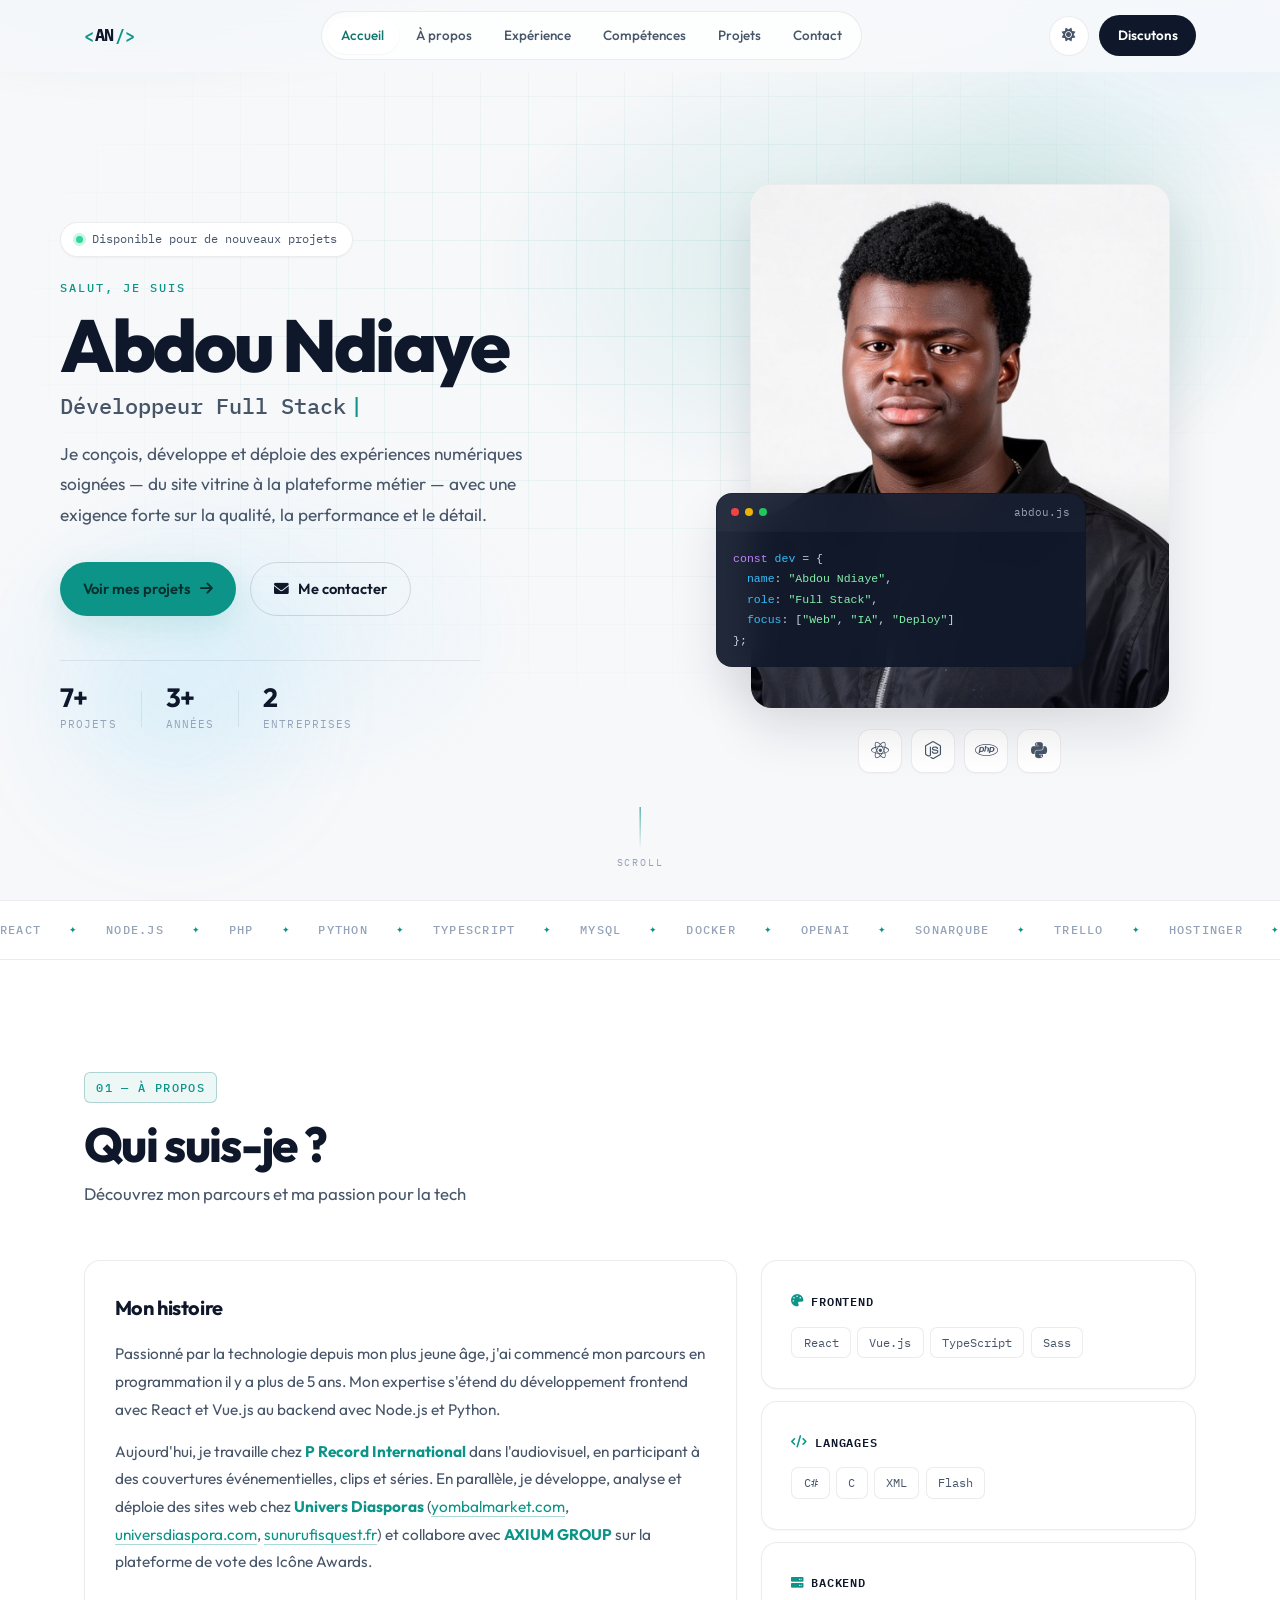
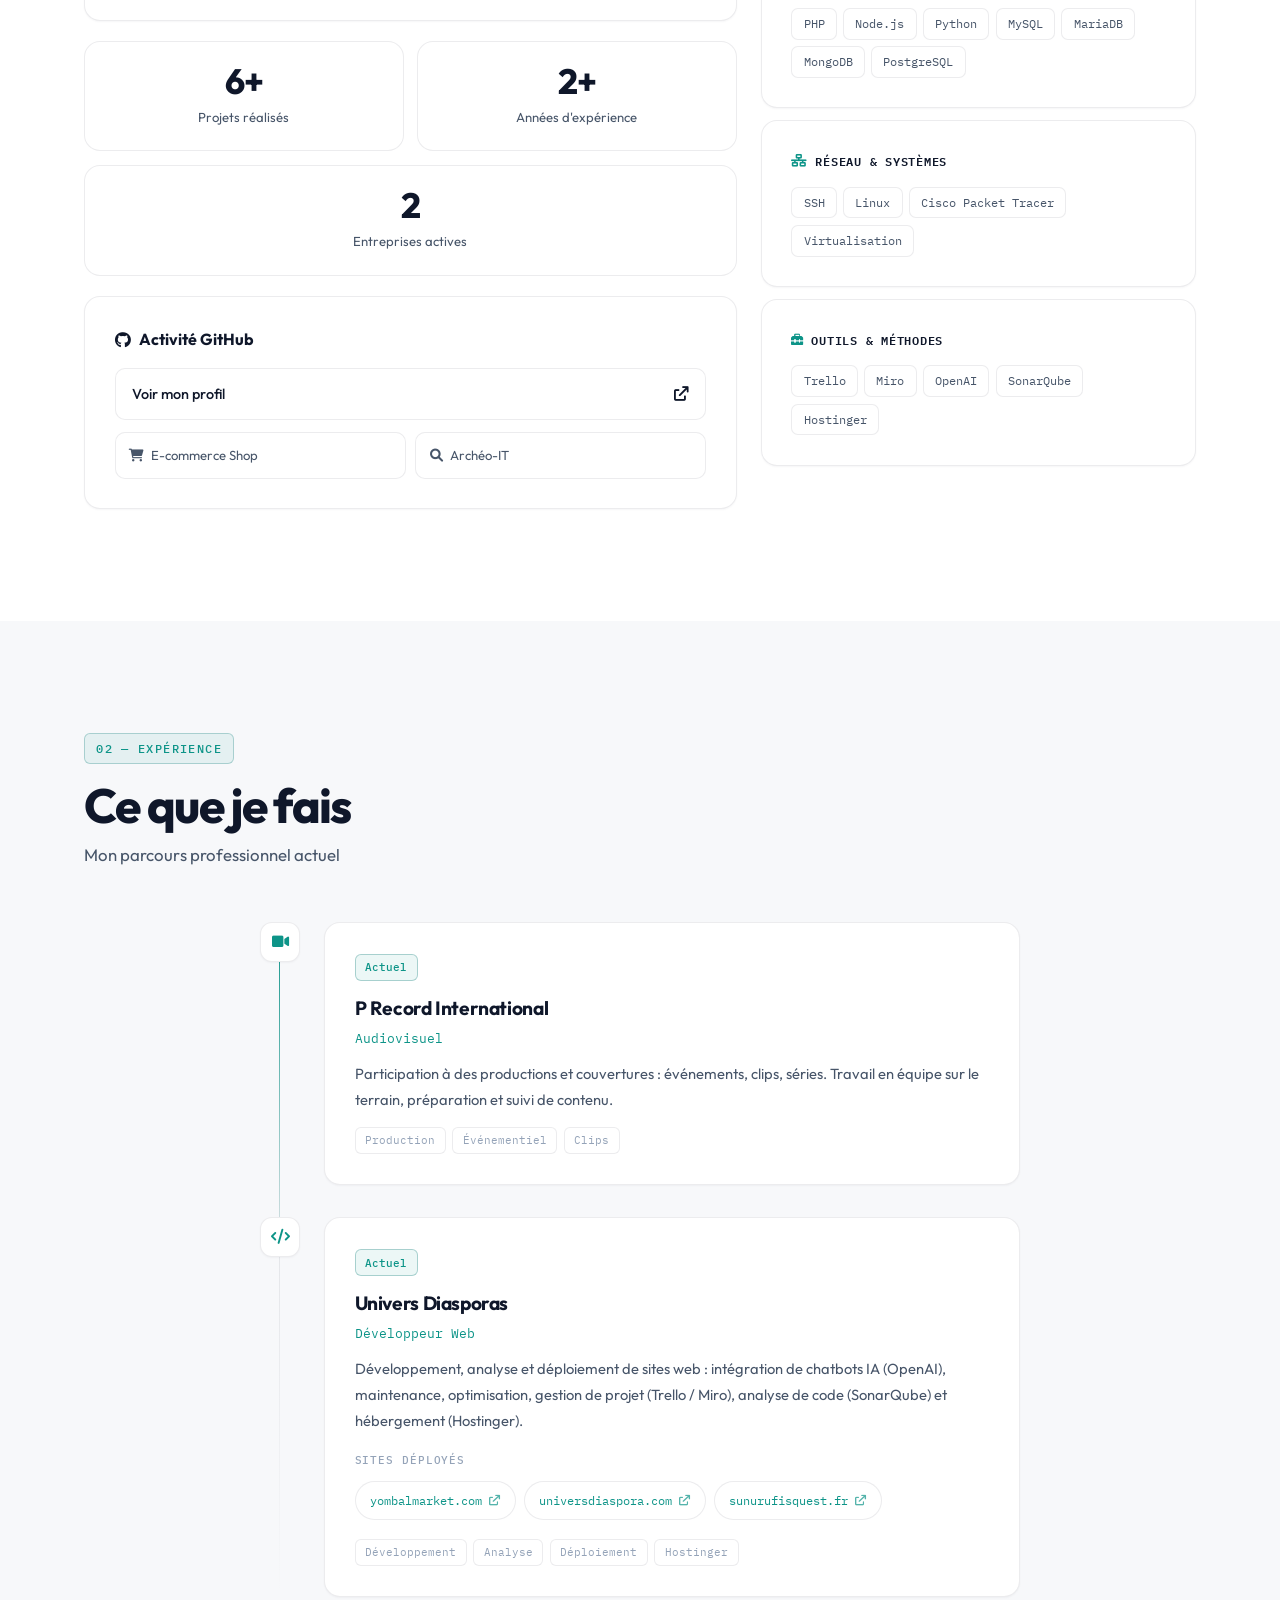
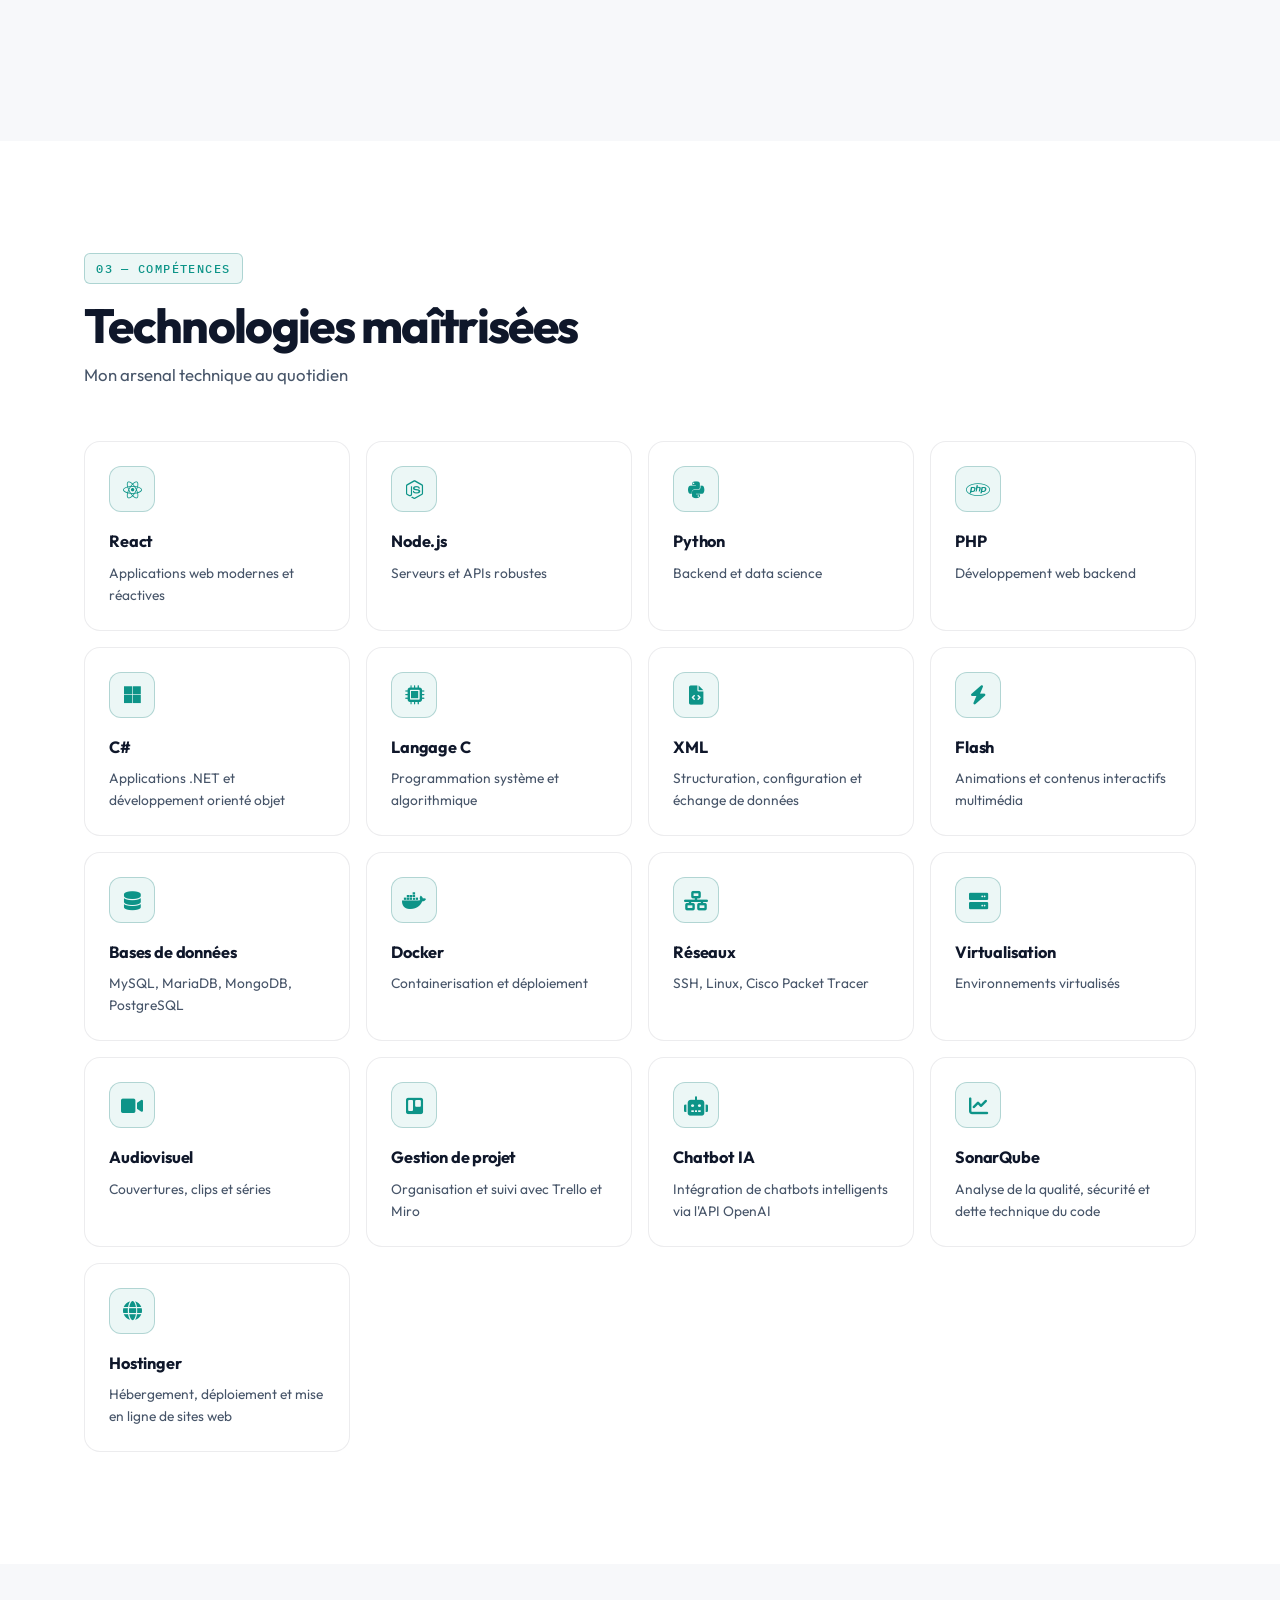
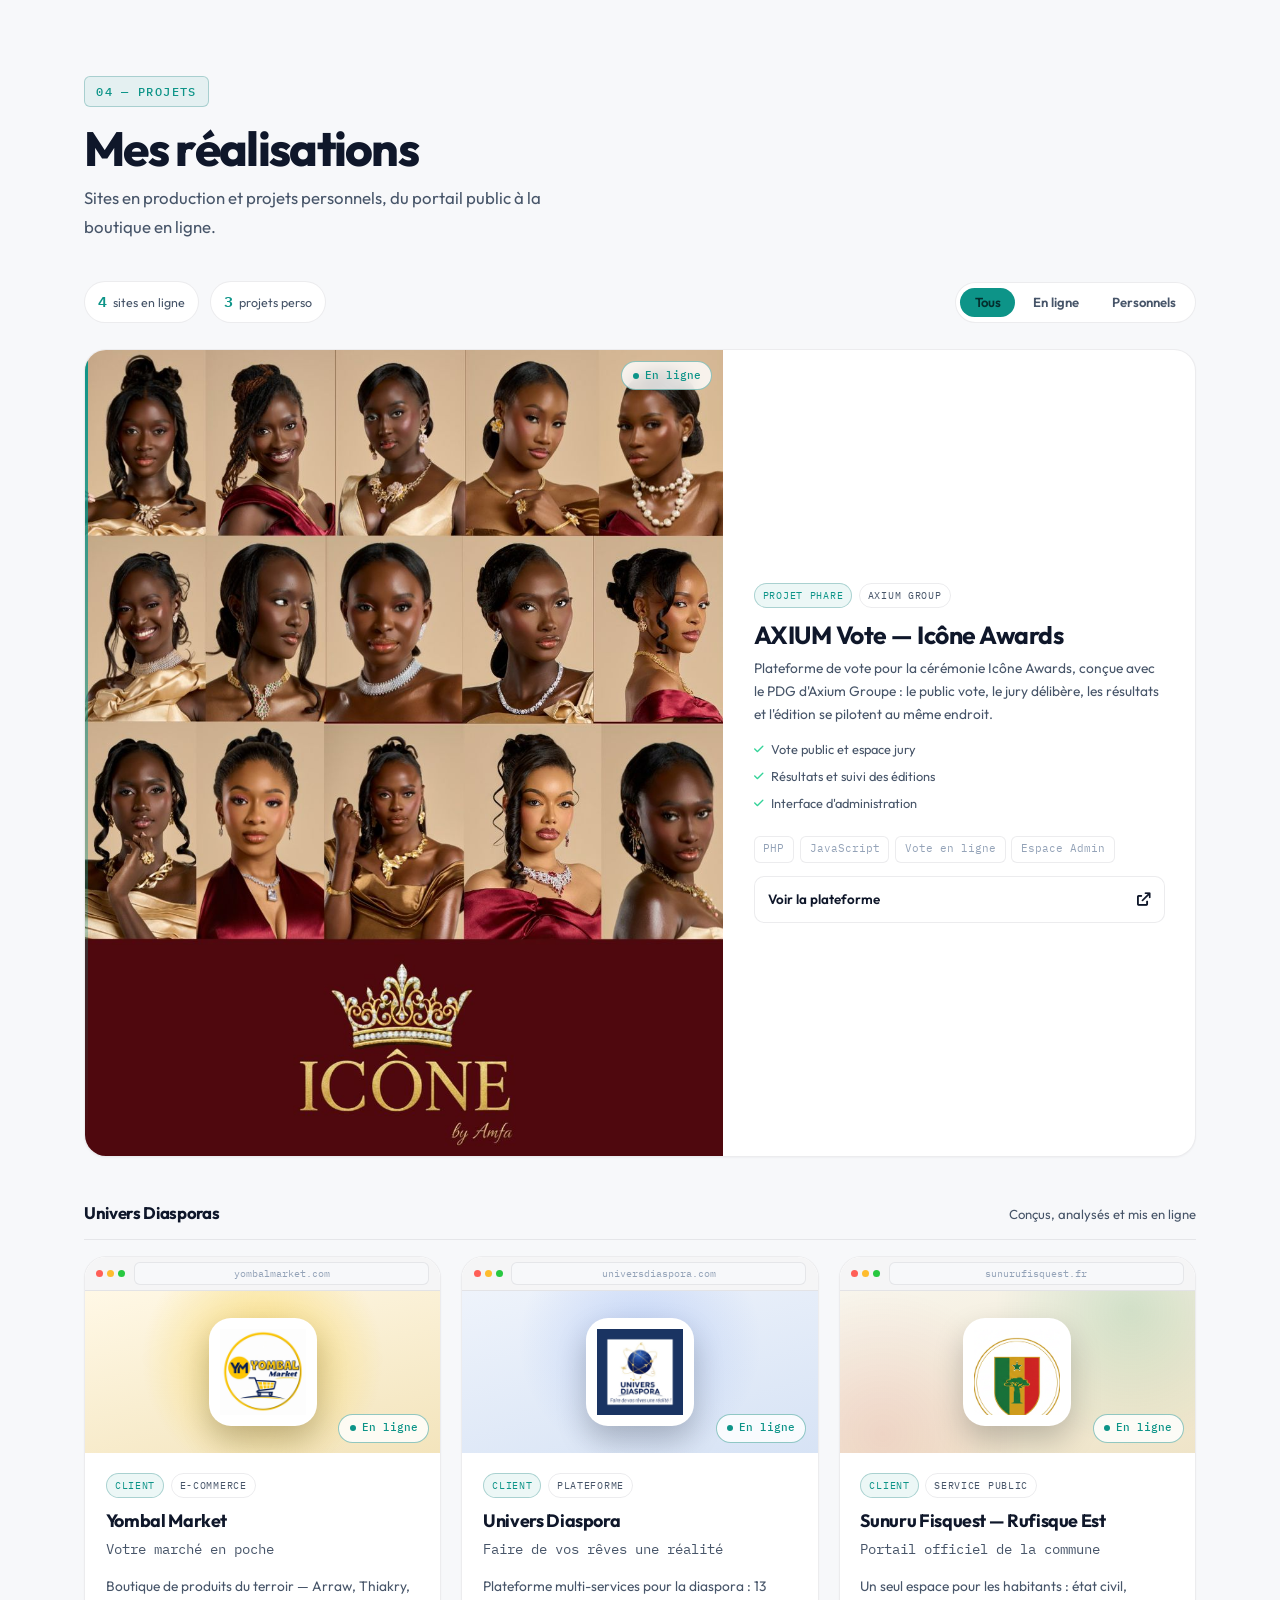
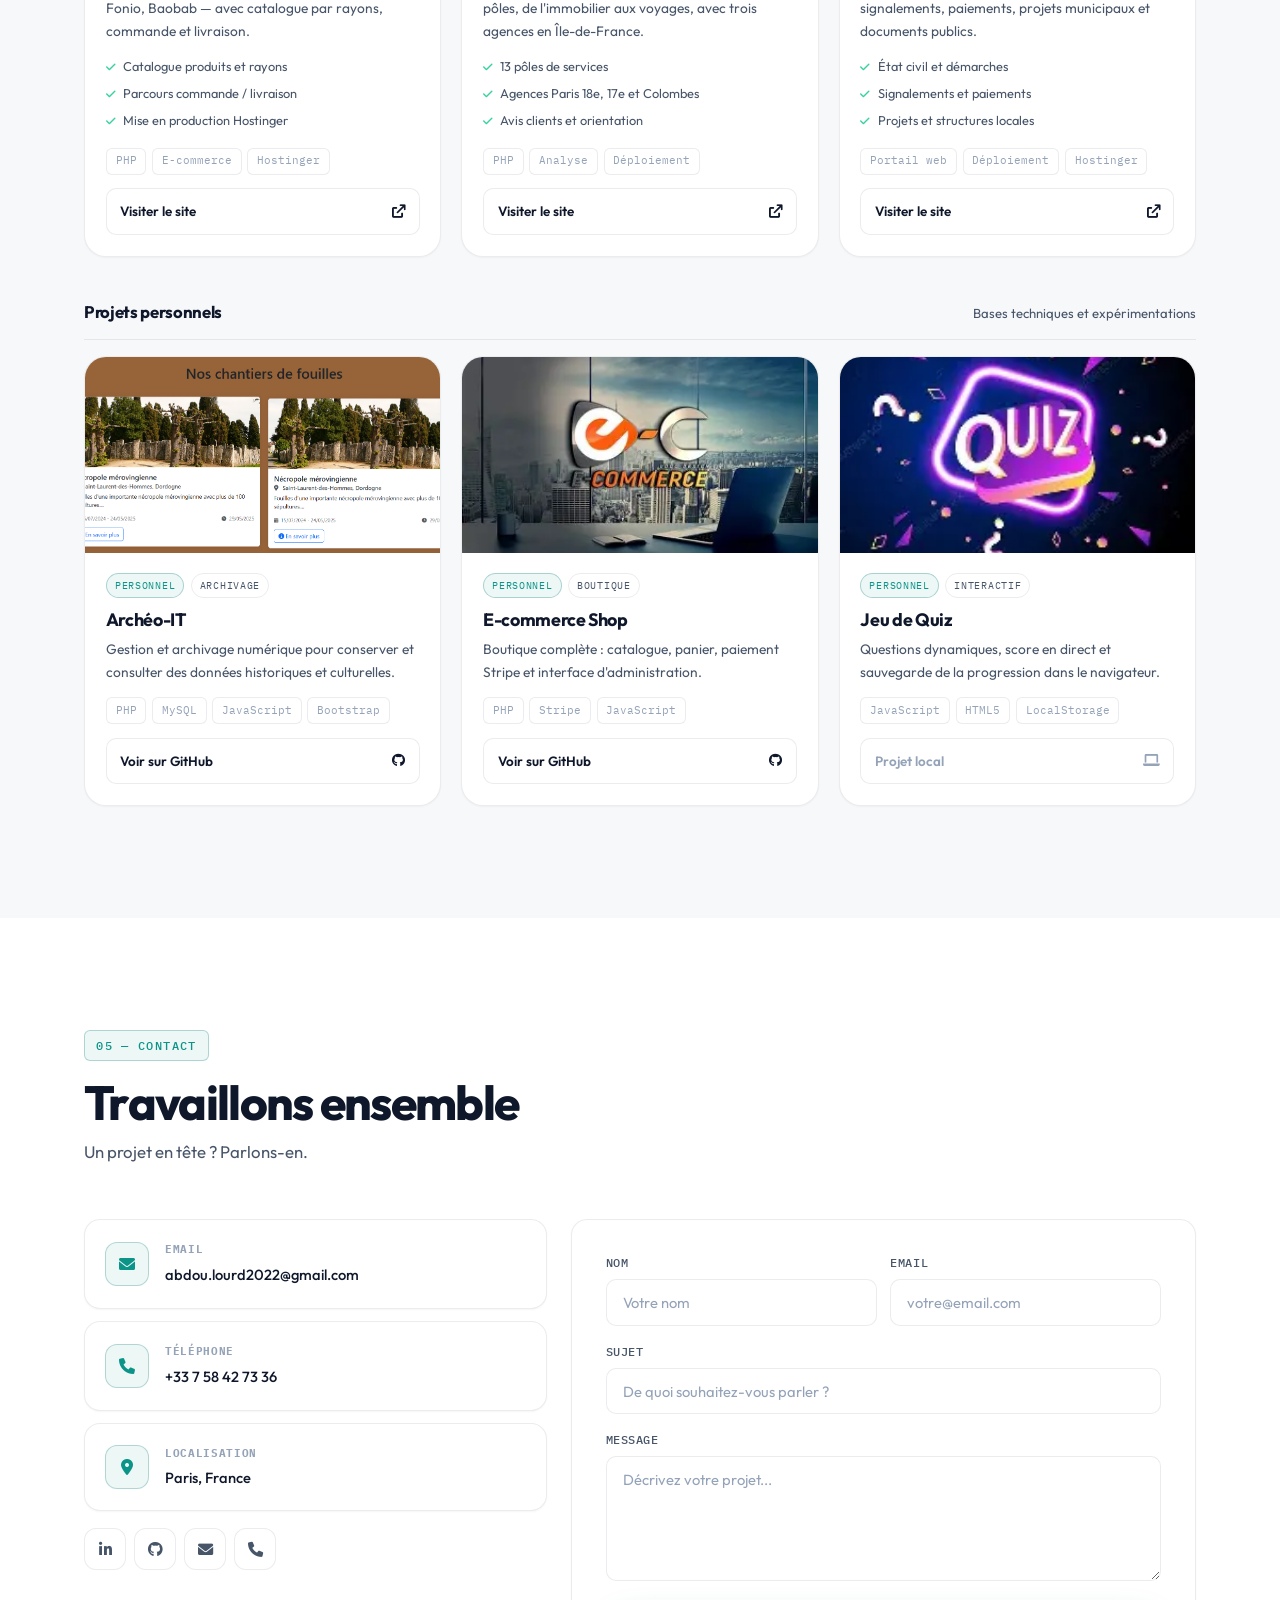
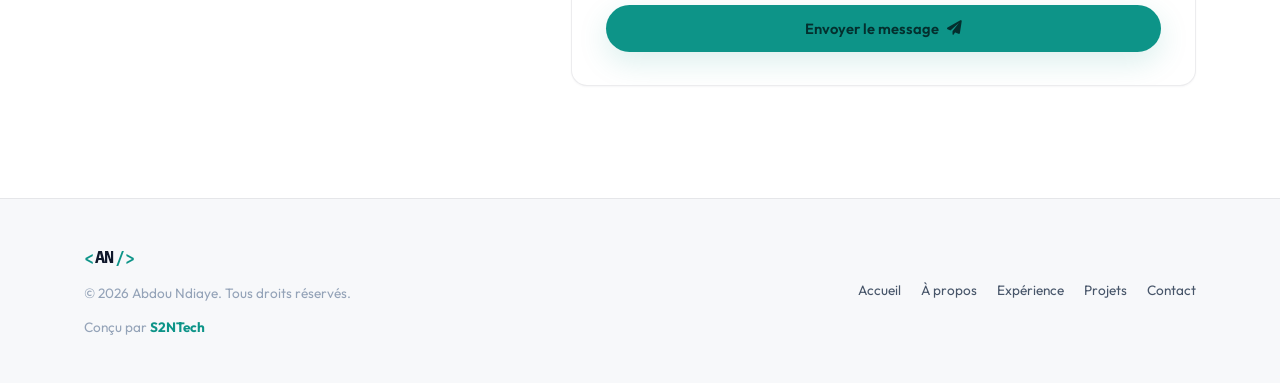
==== commit 1deef08a: "versel" ====
--- a/index.html
+++ b/index.html
@@ -6,10 +6,10 @@
     <title>Abdou Ndiaye — Développeur Full Stack</title>
     <link rel="stylesheet" href="styles.css">
     <link href="https://cdnjs.cloudflare.com/ajax/libs/font-awesome/6.0.0/css/all.min.css" rel="stylesheet">
-    <link href="https://fonts.googleapis.com/css2?family=Space+Grotesk:wght@400;500;600;700&family=JetBrains+Mono:wght@400;500;600&display=swap" rel="stylesheet">
+    <link href="https://fonts.googleapis.com/css2?family=Outfit:wght@300;400;500;600;700;800&family=IBM+Plex+Mono:wght@400;500;600&display=swap" rel="stylesheet">
 </head>
 <body class="light-mode">
-
+    <div class="page-glow" aria-hidden="true"></div>
     <!-- Navigation -->
     <nav class="navbar">
         <div class="nav-container">
@@ -43,8 +43,10 @@
     <!-- Hero -->
     <section id="accueil" class="hero">
         <div class="hero-bg">
+            <div class="hero-mesh"></div>
             <div class="tech-grid"></div>
-            <div class="hero-accent-line"></div>
+            <div class="hero-orb hero-orb-a"></div>
+            <div class="hero-orb hero-orb-b"></div>
         </div>
         <div class="container hero-container">
             <div class="hero-content">
@@ -62,9 +64,9 @@
                         </span>
                     </h1>
                     <p class="hero-description reveal">
-                        Je crée des expériences numériques exceptionnelles avec une passion pour
-                        l'innovation et l'attention aux détails. Spécialisé dans le développement
-                        web moderne et les applications mobiles.
+                        Je conçois, développe et déploie des expériences numériques soignées —
+                        du site vitrine à la plateforme métier — avec une exigence forte sur
+                        la qualité, la performance et le détail.
                     </p>
                     <div class="hero-buttons reveal">
                         <a href="#projets" class="btn btn-primary">
@@ -78,7 +80,7 @@
                     </div>
                     <div class="hero-stats reveal">
                         <div class="hero-stat">
-                            <span class="hero-stat-num">5+</span>
+                            <span class="hero-stat-num">7+</span>
                             <span class="hero-stat-label">Projets</span>
                         </div>
                         <div class="hero-stat-divider"></div>
@@ -95,30 +97,29 @@
                 </div>
                 <div class="hero-visual reveal">
                     <div class="visual-card">
-                        <div class="code-snippet">
-                            <div class="code-header">
-                                <span class="code-dot red"></span>
-                                <span class="code-dot yellow"></span>
-                                <span class="code-dot green"></span>
-                                <span class="code-filename">developer.js</span>
-                            </div>
-                            <pre class="code-body"><code><span class="code-kw">const</span> dev = {
+                        <div class="profile-stage">
+                            <div class="profile-frame">
+                                <img src="IMG_1601.jpg" alt="Abdou Ndiaye" class="profile-photo">
+                            </div>
+                            <div class="code-snippet">
+                                <div class="code-header">
+                                    <span class="code-dot red"></span>
+                                    <span class="code-dot yellow"></span>
+                                    <span class="code-dot green"></span>
+                                    <span class="code-filename">abdou.js</span>
+                                </div>
+                                <pre class="code-body"><code><span class="code-kw">const</span> <span class="code-prop">dev</span> = {
   <span class="code-prop">name</span>: <span class="code-str">"Abdou Ndiaye"</span>,
   <span class="code-prop">role</span>: <span class="code-str">"Full Stack"</span>,
-  <span class="code-prop">skills</span>: [<span class="code-str">"React"</span>, <span class="code-str">"OpenAI"</span>, <span class="code-str">"SonarQube"</span>],
-  <span class="code-prop">passion</span>: <span class="code-str">"Créer du beau code"</span>
+  <span class="code-prop">focus</span>: [<span class="code-str">"Web"</span>, <span class="code-str">"IA"</span>, <span class="code-str">"Deploy"</span>]
 };</code></pre>
-                        </div>
-                        <div class="profile-wrapper">
-                            <div class="profile-image">
-                                <img src="WhatsApp Image 2025-06-17 à 16.41.30_e78ec457.jpg" alt="Abdou Ndiaye" class="profile-photo">
-                            </div>
-                            <div class="tech-stack-badges">
-                                <span><i class="fab fa-react"></i></span>
-                                <span><i class="fab fa-node-js"></i></span>
-                                <span><i class="fab fa-php"></i></span>
-                                <span><i class="fab fa-python"></i></span>
-                            </div>
+                            </div>
+                        </div>
+                        <div class="tech-stack-badges">
+                            <span title="React"><i class="fab fa-react"></i></span>
+                            <span title="Node.js"><i class="fab fa-node-js"></i></span>
+                            <span title="PHP"><i class="fab fa-php"></i></span>
+                            <span title="Python"><i class="fab fa-python"></i></span>
                         </div>
                     </div>
                 </div>
@@ -185,12 +186,16 @@
                         </p>
                         <p>
                             Aujourd'hui, je travaille chez <strong>P Record International</strong> dans l'audiovisuel, en participant à des couvertures événementielles, clips et séries.
-                            En parallèle, je développe aussi des solutions web chez <strong>Univers Diasporas</strong> et collabore avec <strong>AXIUM GROUP</strong> sur la plateforme de vote des Icône Awards.
+                            En parallèle, je développe, analyse et déploie des sites web chez <strong>Univers Diasporas</strong>
+                            (<a href="https://yombalmarket.com" target="_blank" rel="noopener">yombalmarket.com</a>,
+                            <a href="https://universdiaspora.com" target="_blank" rel="noopener">universdiaspora.com</a>,
+                            <a href="https://sunurufisquest.fr" target="_blank" rel="noopener">sunurufisquest.fr</a>)
+                            et collabore avec <strong>AXIUM GROUP</strong> sur la plateforme de vote des Icône Awards.
                         </p>
                     </div>
                     <div class="stats-bento">
                         <div class="stat-card reveal">
-                            <div class="stat-number" data-count="5">5+</div>
+                            <div class="stat-number" data-count="7">7+</div>
                             <div class="stat-label">Projets réalisés</div>
                         </div>
                         <div class="stat-card reveal">
@@ -306,11 +311,26 @@
                         <span class="timeline-date">Actuel</span>
                         <h3>Univers Diasporas</h3>
                         <span class="timeline-role">Développeur Web</span>
-                        <p>Développement et amélioration de fonctionnalités web, intégration de chatbots IA (OpenAI), maintenance et optimisation des pages. Gestion de projet avec Trello et Miro, analyse de code avec SonarQube, hébergement via Hostinger.</p>
+                        <p>Développement, analyse et déploiement de sites web : intégration de chatbots IA (OpenAI), maintenance, optimisation, gestion de projet (Trello / Miro), analyse de code (SonarQube) et hébergement (Hostinger).</p>
+                        <div class="sites-label">Sites déployés</div>
+                        <div class="deployed-sites">
+                            <a href="https://yombalmarket.com" target="_blank" rel="noopener" class="deployed-site">
+                                yombalmarket.com
+                                <i class="fas fa-arrow-up-right-from-square"></i>
+                            </a>
+                            <a href="https://universdiaspora.com" target="_blank" rel="noopener" class="deployed-site">
+                                universdiaspora.com
+                                <i class="fas fa-arrow-up-right-from-square"></i>
+                            </a>
+                            <a href="https://sunurufisquest.fr" target="_blank" rel="noopener" class="deployed-site">
+                                sunurufisquest.fr
+                                <i class="fas fa-arrow-up-right-from-square"></i>
+                            </a>
+                        </div>
                         <div class="timeline-tags">
-                            <span>Web</span>
-                            <span>OpenAI</span>
-                            <span>SonarQube</span>
+                            <span>Développement</span>
+                            <span>Analyse</span>
+                            <span>Déploiement</span>
                             <span>Hostinger</span>
                         </div>
                     </div>
@@ -423,101 +443,275 @@
             <div class="section-header reveal">
                 <span class="section-tag">04 — Projets</span>
                 <h2 class="section-title">Mes réalisations</h2>
-                <p class="section-subtitle">Projets phares et réalisations en cours</p>
-            </div>
-            <div class="projects-grid">
-                <article class="project-card reveal featured in-progress">
-                    <div class="project-image">
-                        <img src="PHOTO-2026-04-26-18-51-47.jpg" alt="ICÔNE by Amfa — AXIUM Vote" class="project-img axium-img" loading="lazy">
-                        <span class="project-status">En cours</span>
-                        <div class="project-overlay">
-                            <div class="project-links">
-                                <a href="https://www.axiumgroup.org/vote/" class="project-link" target="_blank" rel="noopener" title="Voir le site">
-                                    <i class="fas fa-arrow-up-right-from-square"></i>
-                                </a>
-                            </div>
-                        </div>
-                    </div>
-                    <div class="project-content">
-                        <span class="project-num">01</span>
-                        <h3>AXIUM Vote — Icône Awards</h3>
-                        <p>Plateforme de vote en ligne pour la cérémonie Icône Awards d'AXIUM GROUP : vote public, espace jury, résultats et administration. Développée en collaboration avec le PDG d'Axium Groupe.</p>
+                <p class="section-subtitle">Sites en production et projets personnels, du portail public à la boutique en ligne.</p>
+            </div>
+
+            <div class="projects-toolbar reveal">
+                <div class="projects-metrics">
+                    <div class="projects-metric">
+                        <strong>4</strong>
+                        <span>sites en ligne</span>
+                    </div>
+                    <div class="projects-metric">
+                        <strong>3</strong>
+                        <span>projets perso</span>
+                    </div>
+                </div>
+                <div class="project-filters" role="tablist" aria-label="Filtrer les projets">
+                    <button type="button" class="is-active" data-filter="all" aria-pressed="true">Tous</button>
+                    <button type="button" data-filter="live" aria-pressed="false">En ligne</button>
+                    <button type="button" data-filter="code" aria-pressed="false">Personnels</button>
+                </div>
+            </div>
+
+            <article class="project-feature reveal" data-kind="live">
+                <div class="project-feature-media">
+                    <img src="PHOTO-2026-04-26-18-51-47.jpg" alt="ICÔNE by Amfa — plateforme de vote AXIUM" loading="lazy">
+                    <span class="project-status"><span class="status-dot"></span>En ligne</span>
+                </div>
+                <div class="project-body">
+                    <div class="project-meta">
+                        <span class="project-kind">Projet phare</span>
+                        <span class="project-kind project-kind-muted">AXIUM GROUP</span>
+                    </div>
+                    <h3>AXIUM Vote — Icône Awards</h3>
+                    <p>Plateforme de vote pour la cérémonie Icône Awards, conçue avec le PDG d'Axium Groupe : le public vote, le jury délibère, les résultats et l'édition se pilotent au même endroit.</p>
+                    <ul class="project-features">
+                        <li><i class="fas fa-check"></i> Vote public et espace jury</li>
+                        <li><i class="fas fa-check"></i> Résultats et suivi des éditions</li>
+                        <li><i class="fas fa-check"></i> Interface d'administration</li>
+                    </ul>
+                    <div class="project-foot">
                         <div class="project-tech">
                             <span class="tech-tag">PHP</span>
                             <span class="tech-tag">JavaScript</span>
                             <span class="tech-tag">Vote en ligne</span>
                             <span class="tech-tag">Espace Admin</span>
                         </div>
-                    </div>
-                </article>
-                <article class="project-card reveal">
-                    <div class="project-image">
-                        <img src="archéo-it.PNG" alt="Archéo-IT" class="project-img" loading="lazy">
-                        <div class="project-overlay">
-                            <div class="project-links">
-                                <a href="https://github.com/doundiaye98/arch-o-it" class="project-link" target="_blank" rel="noopener" title="Voir le projet">
+                        <a class="project-cta" href="https://www.axiumgroup.org/vote/" target="_blank" rel="noopener">
+                            <span>Voir la plateforme</span>
+                            <i class="fas fa-arrow-up-right-from-square"></i>
+                        </a>
+                    </div>
+                </div>
+            </article>
+
+            <div class="projects-group" data-group="live">
+                <div class="projects-group-head">
+                    <h3>Univers Diasporas</h3>
+                    <p>Conçus, analysés et mis en ligne</p>
+                </div>
+                <div class="projects-grid">
+                    <article class="project-card reveal" data-kind="live">
+                        <div class="project-media">
+                            <div class="browser">
+                                <div class="browser-bar">
+                                    <span class="browser-dots" aria-hidden="true"><i></i><i></i><i></i></span>
+                                    <span class="browser-url">yombalmarket.com</span>
+                                </div>
+                                <div class="browser-stage tone-yombal">
+                                    <span class="site-logo-wrap">
+                                        <img src="logo-yombal.png" alt="" class="site-logo" loading="lazy">
+                                    </span>
+                                </div>
+                            </div>
+                            <span class="project-status"><span class="status-dot"></span>En ligne</span>
+                        </div>
+                        <div class="project-body">
+                            <div class="project-meta">
+                                <span class="project-kind">Client</span>
+                                <span class="project-kind project-kind-muted">E-commerce</span>
+                            </div>
+                            <h3>Yombal Market</h3>
+                            <p class="project-tagline">Votre marché en poche</p>
+                            <p>Boutique de produits du terroir — Arraw, Thiakry, Fonio, Baobab — avec catalogue par rayons, commande et livraison.</p>
+                            <ul class="project-features">
+                                <li><i class="fas fa-check"></i> Catalogue produits et rayons</li>
+                                <li><i class="fas fa-check"></i> Parcours commande / livraison</li>
+                                <li><i class="fas fa-check"></i> Mise en production Hostinger</li>
+                            </ul>
+                            <div class="project-foot">
+                                <div class="project-tech">
+                                    <span class="tech-tag">PHP</span>
+                                    <span class="tech-tag">E-commerce</span>
+                                    <span class="tech-tag">Hostinger</span>
+                                </div>
+                                <a class="project-cta" href="https://yombalmarket.com" target="_blank" rel="noopener">
+                                    <span>Visiter le site</span>
                                     <i class="fas fa-arrow-up-right-from-square"></i>
                                 </a>
-                                <a href="https://github.com/doundiaye98/arch-o-it" class="project-link" target="_blank" rel="noopener" title="GitHub">
+                            </div>
+                        </div>
+                    </article>
+
+                    <article class="project-card reveal" data-kind="live">
+                        <div class="project-media">
+                            <div class="browser">
+                                <div class="browser-bar">
+                                    <span class="browser-dots" aria-hidden="true"><i></i><i></i><i></i></span>
+                                    <span class="browser-url">universdiaspora.com</span>
+                                </div>
+                                <div class="browser-stage tone-univers">
+                                    <span class="site-logo-wrap">
+                                        <img src="logo-univers-diaspora.png" alt="" class="site-logo" loading="lazy">
+                                    </span>
+                                </div>
+                            </div>
+                            <span class="project-status"><span class="status-dot"></span>En ligne</span>
+                        </div>
+                        <div class="project-body">
+                            <div class="project-meta">
+                                <span class="project-kind">Client</span>
+                                <span class="project-kind project-kind-muted">Plateforme</span>
+                            </div>
+                            <h3>Univers Diaspora</h3>
+                            <p class="project-tagline">Faire de vos rêves une réalité</p>
+                            <p>Plateforme multi-services pour la diaspora : 13 pôles, de l'immobilier aux voyages, avec trois agences en Île-de-France.</p>
+                            <ul class="project-features">
+                                <li><i class="fas fa-check"></i> 13 pôles de services</li>
+                                <li><i class="fas fa-check"></i> Agences Paris 18e, 17e et Colombes</li>
+                                <li><i class="fas fa-check"></i> Avis clients et orientation</li>
+                            </ul>
+                            <div class="project-foot">
+                                <div class="project-tech">
+                                    <span class="tech-tag">PHP</span>
+                                    <span class="tech-tag">Analyse</span>
+                                    <span class="tech-tag">Déploiement</span>
+                                </div>
+                                <a class="project-cta" href="https://universdiaspora.com" target="_blank" rel="noopener">
+                                    <span>Visiter le site</span>
+                                    <i class="fas fa-arrow-up-right-from-square"></i>
+                                </a>
+                            </div>
+                        </div>
+                    </article>
+
+                    <article class="project-card reveal" data-kind="live">
+                        <div class="project-media">
+                            <div class="browser">
+                                <div class="browser-bar">
+                                    <span class="browser-dots" aria-hidden="true"><i></i><i></i><i></i></span>
+                                    <span class="browser-url">sunurufisquest.fr</span>
+                                </div>
+                                <div class="browser-stage tone-sunuru">
+                                    <span class="site-logo-wrap">
+                                        <img src="logo-sunuru-icon.png" alt="" class="site-logo" loading="lazy">
+                                    </span>
+                                </div>
+                            </div>
+                            <span class="project-status"><span class="status-dot"></span>En ligne</span>
+                        </div>
+                        <div class="project-body">
+                            <div class="project-meta">
+                                <span class="project-kind">Client</span>
+                                <span class="project-kind project-kind-muted">Service public</span>
+                            </div>
+                            <h3>Sunuru Fisquest — Rufisque Est</h3>
+                            <p class="project-tagline">Portail officiel de la commune</p>
+                            <p>Un seul espace pour les habitants : état civil, signalements, paiements, projets municipaux et documents publics.</p>
+                            <ul class="project-features">
+                                <li><i class="fas fa-check"></i> État civil et démarches</li>
+                                <li><i class="fas fa-check"></i> Signalements et paiements</li>
+                                <li><i class="fas fa-check"></i> Projets et structures locales</li>
+                            </ul>
+                            <div class="project-foot">
+                                <div class="project-tech">
+                                    <span class="tech-tag">Portail web</span>
+                                    <span class="tech-tag">Déploiement</span>
+                                    <span class="tech-tag">Hostinger</span>
+                                </div>
+                                <a class="project-cta" href="https://sunurufisquest.fr" target="_blank" rel="noopener">
+                                    <span>Visiter le site</span>
+                                    <i class="fas fa-arrow-up-right-from-square"></i>
+                                </a>
+                            </div>
+                        </div>
+                    </article>
+                </div>
+            </div>
+
+            <div class="projects-group" data-group="code">
+                <div class="projects-group-head">
+                    <h3>Projets personnels</h3>
+                    <p>Bases techniques et expérimentations</p>
+                </div>
+                <div class="projects-grid">
+                    <article class="project-card reveal" data-kind="code">
+                        <div class="project-media">
+                            <img src="archéo-it.PNG" alt="Interface d'Archéo-IT" class="project-img" loading="lazy">
+                        </div>
+                        <div class="project-body">
+                            <div class="project-meta">
+                                <span class="project-kind">Personnel</span>
+                                <span class="project-kind project-kind-muted">Archivage</span>
+                            </div>
+                            <h3>Archéo-IT</h3>
+                            <p>Gestion et archivage numérique pour conserver et consulter des données historiques et culturelles.</p>
+                            <div class="project-foot">
+                                <div class="project-tech">
+                                    <span class="tech-tag">PHP</span>
+                                    <span class="tech-tag">MySQL</span>
+                                    <span class="tech-tag">JavaScript</span>
+                                    <span class="tech-tag">Bootstrap</span>
+                                </div>
+                                <a class="project-cta" href="https://github.com/doundiaye98/arch-o-it" target="_blank" rel="noopener">
+                                    <span>Voir sur GitHub</span>
                                     <i class="fab fa-github"></i>
                                 </a>
                             </div>
                         </div>
-                    </div>
-                    <div class="project-content">
-                        <span class="project-num">02</span>
-                        <h3>Archéo-IT</h3>
-                        <p>Plateforme de gestion et d'archivage numérique pour la préservation de données historiques et culturelles.</p>
-                        <div class="project-tech">
-                            <span class="tech-tag">PHP</span>
-                            <span class="tech-tag">MySQL</span>
-                            <span class="tech-tag">JavaScript</span>
-                            <span class="tech-tag">Bootstrap</span>
-                        </div>
-                    </div>
-                </article>
-                <article class="project-card reveal">
-                    <div class="project-image">
-                        <img src="E-commerce.webp" alt="E-commerce Shop" class="project-img" loading="lazy">
-                        <div class="project-overlay">
-                            <div class="project-links">
-                                <a href="https://github.com/doundiaye98/shop" class="project-link" target="_blank" rel="noopener"><i class="fas fa-arrow-up-right-from-square"></i></a>
-                                <a href="https://github.com/doundiaye98/shop" class="project-link" target="_blank" rel="noopener"><i class="fab fa-github"></i></a>
-                            </div>
-                        </div>
-                    </div>
-                    <div class="project-content">
-                        <span class="project-num">03</span>
-                        <h3>E-commerce Shop</h3>
-                        <p>Site e-commerce complet avec panier, paiement Stripe et interface admin.</p>
-                        <div class="project-tech">
-                            <span class="tech-tag">PHP</span>
-                            <span class="tech-tag">Stripe</span>
-                            <span class="tech-tag">JavaScript</span>
-                        </div>
-                    </div>
-                </article>
-                <article class="project-card reveal">
-                    <div class="project-image">
-                        <img src="quizz.webp" alt="Jeu de Quiz" class="project-img" loading="lazy">
-                        <div class="project-overlay">
-                            <div class="project-links">
-                                <a href="https://github.com/doundiaye98/arch-o-it" class="project-link" target="_blank" rel="noopener"><i class="fas fa-arrow-up-right-from-square"></i></a>
-                                <a href="https://github.com/doundiaye98/arch-o-it" class="project-link" target="_blank" rel="noopener"><i class="fab fa-github"></i></a>
-                            </div>
-                        </div>
-                    </div>
-                    <div class="project-content">
-                        <span class="project-num">04</span>
-                        <h3>Jeu de Quiz</h3>
-                        <p>Application interactive avec scores et questions dynamiques.</p>
-                        <div class="project-tech">
-                            <span class="tech-tag">JavaScript</span>
-                            <span class="tech-tag">HTML5</span>
-                            <span class="tech-tag">LocalStorage</span>
-                        </div>
-                    </div>
-                </article>
+                    </article>
+
+                    <article class="project-card reveal" data-kind="code">
+                        <div class="project-media">
+                            <img src="E-commerce.webp" alt="Interface de la boutique E-commerce Shop" class="project-img" loading="lazy">
+                        </div>
+                        <div class="project-body">
+                            <div class="project-meta">
+                                <span class="project-kind">Personnel</span>
+                                <span class="project-kind project-kind-muted">Boutique</span>
+                            </div>
+                            <h3>E-commerce Shop</h3>
+                            <p>Boutique complète : catalogue, panier, paiement Stripe et interface d'administration.</p>
+                            <div class="project-foot">
+                                <div class="project-tech">
+                                    <span class="tech-tag">PHP</span>
+                                    <span class="tech-tag">Stripe</span>
+                                    <span class="tech-tag">JavaScript</span>
+                                </div>
+                                <a class="project-cta" href="https://github.com/doundiaye98/shop" target="_blank" rel="noopener">
+                                    <span>Voir sur GitHub</span>
+                                    <i class="fab fa-github"></i>
+                                </a>
+                            </div>
+                        </div>
+                    </article>
+
+                    <article class="project-card reveal" data-kind="code">
+                        <div class="project-media">
+                            <img src="quizz.webp" alt="Interface du jeu de quiz" class="project-img" loading="lazy">
+                        </div>
+                        <div class="project-body">
+                            <div class="project-meta">
+                                <span class="project-kind">Personnel</span>
+                                <span class="project-kind project-kind-muted">Interactif</span>
+                            </div>
+                            <h3>Jeu de Quiz</h3>
+                            <p>Questions dynamiques, score en direct et sauvegarde de la progression dans le navigateur.</p>
+                            <div class="project-foot">
+                                <div class="project-tech">
+                                    <span class="tech-tag">JavaScript</span>
+                                    <span class="tech-tag">HTML5</span>
+                                    <span class="tech-tag">LocalStorage</span>
+                                </div>
+                                <span class="project-cta is-static">
+                                    <span>Projet local</span>
+                                    <i class="fas fa-laptop"></i>
+                                </span>
+                            </div>
+                        </div>
+                    </article>
+                </div>
             </div>
         </div>
     </section>
--- a/styles.css
+++ b/styles.css
@@ -1,69 +1,72 @@
 /* ============================================
-   PORTFOLIO — Modern Tech Design System
+   PORTFOLIO — Premium Professional Design
    ============================================ */
 
 :root {
-    --bg: #030712;
-    --bg-elevated: #0f172a;
-    --bg-card: #111827;
-    --bg-card-hover: #1e293b;
-    --bg-input: #0f172a;
-    --border: #1e293b;
-    --border-strong: #334155;
-    --grid-line: rgba(59, 130, 246, 0.07);
-
-    --accent: #3b82f6;
-    --accent-hover: #2563eb;
-    --accent-bright: #60a5fa;
-    --accent-soft: rgba(59, 130, 246, 0.1);
-    --accent-glow: rgba(59, 130, 246, 0.2);
-    --cyan: #06b6d4;
-    --green: #10b981;
-    --code-bg: #0d1117;
+    --bg: #07090d;
+    --bg-elevated: #0d1117;
+    --bg-card: #11161e;
+    --bg-card-hover: #171d27;
+    --bg-input: #0d1117;
+    --border: rgba(255, 255, 255, 0.07);
+    --border-strong: rgba(255, 255, 255, 0.14);
+    --grid-line: rgba(45, 212, 191, 0.06);
+
+    --accent: #2dd4bf;
+    --accent-hover: #14b8a6;
+    --accent-bright: #5eead4;
+    --accent-soft: rgba(45, 212, 191, 0.1);
+    --accent-glow: rgba(45, 212, 191, 0.18);
+    --ink: #94a3b8;
+    --cyan: #38bdf8;
+    --green: #34d399;
+    --code-bg: #0a0e14;
 
     --text: #f1f5f9;
     --text-muted: #94a3b8;
     --text-dim: #64748b;
 
-    --shadow-sm: 0 1px 2px rgba(0, 0, 0, 0.3);
-    --shadow-md: 0 8px 24px rgba(0, 0, 0, 0.35);
-    --shadow-lg: 0 20px 48px rgba(0, 0, 0, 0.4);
-
-    --font-display: 'Space Grotesk', system-ui, sans-serif;
-    --font-body: 'Space Grotesk', system-ui, sans-serif;
-    --font-mono: 'JetBrains Mono', 'Courier New', monospace;
-
-    --radius: 8px;
-    --radius-lg: 12px;
-    --radius-xl: 16px;
-    --transition: 0.25s ease;
-    --nav-height: 64px;
+    --shadow-sm: 0 1px 2px rgba(0, 0, 0, 0.25);
+    --shadow-md: 0 12px 32px rgba(0, 0, 0, 0.35);
+    --shadow-lg: 0 28px 64px rgba(0, 0, 0, 0.45);
+    --shadow-accent: 0 10px 40px rgba(45, 212, 191, 0.2);
+
+    --font-display: 'Outfit', system-ui, sans-serif;
+    --font-body: 'Outfit', system-ui, sans-serif;
+    --font-mono: 'IBM Plex Mono', 'Courier New', monospace;
+
+    --radius: 10px;
+    --radius-lg: 16px;
+    --radius-xl: 22px;
+    --transition: 0.3s cubic-bezier(0.22, 1, 0.36, 1);
+    --nav-height: 72px;
 }
 
 body.light-mode {
-    --bg: #ffffff;
-    --bg-elevated: #f8fafc;
+    --bg: #f7f8fa;
+    --bg-elevated: #ffffff;
     --bg-card: #ffffff;
     --bg-card-hover: #f1f5f9;
     --bg-input: #ffffff;
-    --border: #e2e8f0;
-    --border-strong: #cbd5e1;
-    --grid-line: rgba(37, 99, 235, 0.09);
-
-    --accent: #2563eb;
-    --accent-hover: #1d4ed8;
-    --accent-bright: #3b82f6;
-    --accent-soft: rgba(37, 99, 235, 0.08);
-    --accent-glow: rgba(37, 99, 235, 0.12);
-    --code-bg: #f8fafc;
+    --border: rgba(15, 23, 42, 0.08);
+    --border-strong: rgba(15, 23, 42, 0.14);
+    --grid-line: rgba(13, 148, 136, 0.08);
+
+    --accent: #0d9488;
+    --accent-hover: #0f766e;
+    --accent-bright: #14b8a6;
+    --accent-soft: rgba(13, 148, 136, 0.08);
+    --accent-glow: rgba(13, 148, 136, 0.14);
+    --code-bg: #0f172a;
 
     --text: #0f172a;
     --text-muted: #475569;
     --text-dim: #94a3b8;
 
-    --shadow-sm: 0 1px 2px rgba(15, 23, 42, 0.05);
-    --shadow-md: 0 8px 24px rgba(15, 23, 42, 0.08);
-    --shadow-lg: 0 20px 48px rgba(15, 23, 42, 0.1);
+    --shadow-sm: 0 1px 2px rgba(15, 23, 42, 0.04);
+    --shadow-md: 0 10px 30px rgba(15, 23, 42, 0.07);
+    --shadow-lg: 0 24px 50px rgba(15, 23, 42, 0.1);
+    --shadow-accent: 0 10px 30px rgba(13, 148, 136, 0.15);
 }
 
 *, *::before, *::after {
@@ -81,16 +84,29 @@
     font-family: var(--font-body);
     background: var(--bg);
     color: var(--text);
-    line-height: 1.65;
+    line-height: 1.7;
     overflow-x: hidden;
     -webkit-font-smoothing: antialiased;
-    transition: background 0.3s ease, color 0.3s ease;
+    transition: background 0.35s ease, color 0.35s ease;
+}
+
+.page-glow {
+    position: fixed;
+    inset: 0;
+    pointer-events: none;
+    z-index: 0;
+    background:
+        radial-gradient(ellipse 60% 40% at 10% -10%, var(--accent-glow), transparent 55%),
+        radial-gradient(ellipse 50% 35% at 95% 5%, rgba(56, 189, 248, 0.08), transparent 50%);
+    opacity: 0.9;
 }
 
 .container {
-    max-width: 1140px;
+    max-width: 1160px;
     margin: 0 auto;
     padding: 0 24px;
+    position: relative;
+    z-index: 1;
 }
 
 /* ============================================
@@ -103,23 +119,27 @@
     right: 0;
     height: var(--nav-height);
     z-index: 1000;
-    background: color-mix(in srgb, var(--bg) 85%, transparent);
-    backdrop-filter: blur(12px);
-    border-bottom: 1px solid var(--border);
-    transition: var(--transition);
+    background: color-mix(in srgb, var(--bg) 72%, transparent);
+    backdrop-filter: blur(18px) saturate(160%);
+    border-bottom: 1px solid transparent;
+    transition: var(--transition);
+}
+
+.navbar.scrolled {
+    border-bottom-color: var(--border);
+    box-shadow: var(--shadow-sm);
 }
 
 body.light-mode .navbar {
+    background: rgba(247, 248, 250, 0.82);
+}
+
+body.light-mode .navbar.scrolled {
     background: rgba(255, 255, 255, 0.9);
-    box-shadow: var(--shadow-sm);
-}
-
-.navbar.scrolled {
-    border-bottom-color: var(--border-strong);
 }
 
 .nav-container {
-    max-width: 1140px;
+    max-width: 1160px;
     margin: 0 auto;
     padding: 0 24px;
     height: 100%;
@@ -136,7 +156,8 @@
     text-decoration: none;
     font-family: var(--font-mono);
     font-weight: 600;
-    font-size: 1.1rem;
+    font-size: 1.05rem;
+    letter-spacing: -0.02em;
 }
 
 .logo-bracket { color: var(--accent); }
@@ -145,28 +166,37 @@
 .nav-menu {
     display: flex;
     list-style: none;
-    gap: 0.15rem;
+    gap: 0.2rem;
+    padding: 0.3rem;
+    background: color-mix(in srgb, var(--bg-card) 70%, transparent);
+    border: 1px solid var(--border);
+    border-radius: 999px;
 }
 
 .nav-link {
     display: block;
-    padding: 0.45rem 0.85rem;
+    padding: 0.45rem 0.9rem;
     text-decoration: none;
     color: var(--text-muted);
-    font-size: 0.875rem;
+    font-size: 0.84rem;
     font-weight: 500;
-    border-radius: var(--radius);
+    border-radius: 999px;
     transition: var(--transition);
 }
 
 .nav-link:hover {
     color: var(--text);
-    background: var(--accent-soft);
 }
 
 .nav-link.active {
-    color: var(--accent);
-    background: var(--accent-soft);
+    color: var(--text);
+    background: var(--bg-elevated);
+    box-shadow: var(--shadow-sm);
+}
+
+body.light-mode .nav-link.active {
+    background: #fff;
+    color: var(--accent-hover);
 }
 
 .nav-actions {
@@ -176,9 +206,9 @@
 }
 
 .theme-toggle {
-    width: 36px;
-    height: 36px;
-    border-radius: var(--radius);
+    width: 40px;
+    height: 40px;
+    border-radius: 999px;
     border: 1px solid var(--border);
     background: var(--bg-card);
     color: var(--text-muted);
@@ -193,21 +223,34 @@
 .theme-toggle:hover {
     border-color: var(--accent);
     color: var(--accent);
+    transform: rotate(12deg);
 }
 
 .nav-cta {
-    padding: 0.5rem 1rem;
+    padding: 0.55rem 1.15rem;
+    background: var(--text);
+    color: var(--bg);
+    text-decoration: none;
+    border-radius: 999px;
+    font-size: 0.84rem;
+    font-weight: 600;
+    transition: var(--transition);
+}
+
+.nav-cta:hover {
+    background: var(--accent);
+    color: #042f2e;
+    box-shadow: var(--shadow-accent);
+}
+
+body.light-mode .nav-cta {
+    background: var(--text);
+    color: #fff;
+}
+
+body.light-mode .nav-cta:hover {
     background: var(--accent);
     color: #fff;
-    text-decoration: none;
-    border-radius: var(--radius);
-    font-size: 0.85rem;
-    font-weight: 600;
-    transition: var(--transition);
-}
-
-.nav-cta:hover {
-    background: var(--accent-hover);
 }
 
 .hamburger {
@@ -242,7 +285,6 @@
     position: relative;
     padding-top: var(--nav-height);
     overflow: hidden;
-    border-bottom: 1px solid var(--border);
 }
 
 .hero-bg {
@@ -250,6 +292,14 @@
     inset: 0;
     z-index: 0;
     pointer-events: none;
+}
+
+.hero-mesh {
+    position: absolute;
+    inset: 0;
+    background:
+        radial-gradient(ellipse 55% 45% at 70% 30%, var(--accent-glow), transparent 60%),
+        radial-gradient(ellipse 40% 35% at 20% 70%, rgba(56, 189, 248, 0.08), transparent 55%);
 }
 
 .tech-grid {
@@ -258,90 +308,109 @@
     background-image:
         linear-gradient(var(--grid-line) 1px, transparent 1px),
         linear-gradient(90deg, var(--grid-line) 1px, transparent 1px);
-    background-size: 40px 40px;
-    mask-image: radial-gradient(ellipse 80% 70% at 50% 0%, black 20%, transparent 75%);
-}
-
-.hero-accent-line {
+    background-size: 48px 48px;
+    mask-image: radial-gradient(ellipse 75% 65% at 50% 35%, black 15%, transparent 70%);
+}
+
+.hero-orb {
     position: absolute;
-    top: 0;
-    left: 50%;
-    transform: translateX(-50%);
-    width: 1px;
-    height: 40%;
-    background: linear-gradient(to bottom, var(--accent), transparent);
-    opacity: 0.5;
+    border-radius: 50%;
+    filter: blur(60px);
+    opacity: 0.45;
+    animation: orbDrift 14s ease-in-out infinite;
+}
+
+.hero-orb-a {
+    width: 280px;
+    height: 280px;
+    background: var(--accent);
+    top: 15%;
+    right: 8%;
+    opacity: 0.12;
+}
+
+.hero-orb-b {
+    width: 220px;
+    height: 220px;
+    background: var(--cyan);
+    bottom: 10%;
+    left: 5%;
+    opacity: 0.1;
+    animation-delay: -5s;
 }
 
 .hero-container {
     position: relative;
     z-index: 2;
     width: 100%;
-    padding: 3rem 0 4.5rem;
+    padding: 4rem 0 5rem;
 }
 
 .hero-content {
     display: grid;
-    grid-template-columns: 1.1fr 0.9fr;
-    gap: 3.5rem;
+    grid-template-columns: 1.05fr 0.95fr;
+    gap: 4rem;
     align-items: center;
 }
 
 .hero-badge {
     display: inline-flex;
     align-items: center;
-    gap: 0.5rem;
-    padding: 0.35rem 0.85rem;
-    background: var(--accent-soft);
-    border: 1px solid color-mix(in srgb, var(--accent) 25%, var(--border));
-    border-radius: 100px;
-    font-family: var(--font-mono);
-    font-size: 0.75rem;
-    color: var(--accent);
-    margin-bottom: 1.25rem;
+    gap: 0.55rem;
+    padding: 0.4rem 0.95rem;
+    background: var(--bg-card);
+    border: 1px solid var(--border);
+    border-radius: 999px;
+    font-family: var(--font-mono);
+    font-size: 0.74rem;
+    color: var(--text-muted);
+    margin-bottom: 1.5rem;
+    box-shadow: var(--shadow-sm);
 }
 
 .badge-dot {
-    width: 6px;
-    height: 6px;
+    width: 7px;
+    height: 7px;
     background: var(--green);
     border-radius: 50%;
+    box-shadow: 0 0 0 3px color-mix(in srgb, var(--green) 25%, transparent);
     animation: pulse 2s ease-in-out infinite;
 }
 
 .hero-title {
     font-family: var(--font-display);
-    line-height: 1.08;
-    margin-bottom: 1.25rem;
+    line-height: 1.05;
+    margin-bottom: 1.35rem;
 }
 
 .title-line {
     display: block;
     font-family: var(--font-mono);
-    font-size: 0.8rem;
+    font-size: 0.78rem;
     font-weight: 500;
     color: var(--accent);
     text-transform: uppercase;
-    letter-spacing: 0.12em;
-    margin-bottom: 0.75rem;
+    letter-spacing: 0.16em;
+    margin-bottom: 0.85rem;
 }
 
 .title-name {
     display: block;
-    font-size: clamp(2.5rem, 5.5vw, 4.2rem);
-    font-weight: 700;
+    font-size: clamp(2.8rem, 6vw, 4.6rem);
+    font-weight: 800;
     color: var(--text);
-    letter-spacing: -0.03em;
+    letter-spacing: -0.04em;
+    line-height: 1;
 }
 
 .title-role {
     display: flex;
     align-items: center;
     gap: 4px;
-    font-size: clamp(1.1rem, 2vw, 1.5rem);
+    font-size: clamp(1.05rem, 2vw, 1.35rem);
     font-weight: 500;
     color: var(--text-muted);
-    margin-top: 0.6rem;
+    margin-top: 0.85rem;
     font-family: var(--font-mono);
 }
 
@@ -351,28 +420,29 @@
 }
 
 .hero-description {
-    font-size: 1rem;
-    color: var(--text-muted);
-    max-width: 500px;
-    margin-bottom: 1.75rem;
+    font-size: 1.08rem;
+    font-weight: 400;
+    color: var(--text-muted);
+    max-width: 520px;
+    margin-bottom: 2rem;
     line-height: 1.75;
 }
 
 .hero-buttons {
     display: flex;
-    gap: 0.75rem;
+    gap: 0.85rem;
     flex-wrap: wrap;
-    margin-bottom: 2.5rem;
+    margin-bottom: 2.75rem;
 }
 
 .btn {
     display: inline-flex;
     align-items: center;
-    gap: 0.5rem;
-    padding: 0.7rem 1.35rem;
-    border-radius: var(--radius);
+    gap: 0.55rem;
+    padding: 0.85rem 1.45rem;
+    border-radius: 999px;
     font-family: var(--font-body);
-    font-size: 0.9rem;
+    font-size: 0.92rem;
     font-weight: 600;
     text-decoration: none;
     border: none;
@@ -382,27 +452,29 @@
 
 .btn-primary {
     background: var(--accent);
-    color: #fff;
+    color: #042f2e;
+    box-shadow: var(--shadow-accent);
 }
 
 .btn-primary:hover {
-    background: var(--accent-hover);
-    transform: translateY(-1px);
-    box-shadow: var(--shadow-md);
-}
-
-.btn-primary i { transition: transform 0.2s; }
-.btn-primary:hover i { transform: translateX(3px); }
+    background: var(--accent-bright);
+    transform: translateY(-2px);
+    box-shadow: 0 14px 36px rgba(45, 212, 191, 0.3);
+}
+
+.btn-primary i { transition: transform 0.25s; }
+.btn-primary:hover i { transform: translateX(4px); }
 
 .btn-ghost {
-    background: var(--bg-card);
+    background: transparent;
     color: var(--text);
-    border: 1px solid var(--border);
+    border: 1px solid var(--border-strong);
 }
 
 .btn-ghost:hover {
     border-color: var(--accent);
     color: var(--accent);
+    background: var(--accent-soft);
 }
 
 .btn-full { width: 100%; justify-content: center; }
@@ -410,30 +482,35 @@
 .hero-stats {
     display: flex;
     align-items: center;
-    gap: 1.25rem;
-    padding: 1rem 0;
+    gap: 1.5rem;
+    padding-top: 1.5rem;
     border-top: 1px solid var(--border);
+    max-width: 420px;
 }
 
 .hero-stat-num {
     display: block;
-    font-family: var(--font-mono);
-    font-size: 1.35rem;
-    font-weight: 600;
+    font-family: var(--font-display);
+    font-size: 1.65rem;
+    font-weight: 700;
     color: var(--text);
+    letter-spacing: -0.03em;
+    line-height: 1;
 }
 
 .hero-stat-label {
-    font-size: 0.7rem;
+    font-size: 0.68rem;
     color: var(--text-dim);
     text-transform: uppercase;
-    letter-spacing: 0.08em;
-    font-family: var(--font-mono);
+    letter-spacing: 0.1em;
+    font-family: var(--font-mono);
+    margin-top: 0.25rem;
+    display: block;
 }
 
 .hero-stat-divider {
     width: 1px;
-    height: 32px;
+    height: 36px;
     background: var(--border);
 }
 
@@ -445,74 +522,35 @@
 
 .visual-card {
     width: 100%;
-    max-width: 400px;
-}
-
-.code-snippet {
-    background: var(--code-bg);
-    border: 1px solid var(--border);
-    border-radius: var(--radius-lg);
-    overflow: hidden;
-    margin-bottom: 1rem;
-    box-shadow: var(--shadow-md);
-}
-
-.code-header {
-    display: flex;
-    align-items: center;
-    gap: 6px;
-    padding: 0.65rem 1rem;
-    background: color-mix(in srgb, var(--border) 40%, transparent);
-    border-bottom: 1px solid var(--border);
-}
-
-.code-dot {
-    width: 9px;
-    height: 9px;
-    border-radius: 50%;
-}
-
-.code-dot.red { background: #ef4444; }
-.code-dot.yellow { background: #eab308; }
-.code-dot.green { background: #22c55e; }
-
-.code-filename {
-    margin-left: auto;
-    font-size: 0.7rem;
-    color: var(--text-dim);
-    font-family: var(--font-mono);
-}
-
-.code-body {
-    padding: 1.1rem;
-    font-family: var(--font-mono);
-    font-size: 0.78rem;
-    line-height: 1.75;
-    overflow-x: auto;
-}
-
-body.light-mode .code-body { color: #334155; }
-body:not(.light-mode) .code-body { color: #cbd5e1; }
-
-.code-kw { color: #c678dd; }
-.code-prop { color: #61afef; }
-.code-str { color: #98c379; }
-
-.profile-wrapper {
-    display: flex;
-    flex-direction: column;
-    align-items: center;
-    gap: 1rem;
-}
-
-.profile-image {
+    max-width: 420px;
+}
+
+.profile-stage {
+    position: relative;
+    margin-bottom: 1.25rem;
+}
+
+.profile-frame {
     width: 100%;
-    max-width: 280px;
-    aspect-ratio: 1;
+    aspect-ratio: 4 / 5;
     border-radius: var(--radius-xl);
     overflow: hidden;
     border: 1px solid var(--border);
     box-shadow: var(--shadow-lg);
+    position: relative;
+    background: var(--bg-elevated);
+}
+
+.profile-frame::after {
+    content: '';
+    position: absolute;
+    inset: 0;
+    background: linear-gradient(to top, rgba(7, 9, 13, 0.55) 0%, transparent 45%);
+    pointer-events: none;
+}
+
+body.light-mode .profile-frame::after {
+    background: linear-gradient(to top, rgba(15, 23, 42, 0.25) 0%, transparent 45%);
 }
 
 .profile-photo {
@@ -520,38 +558,99 @@
     height: 100%;
     object-fit: cover;
     object-position: center top;
-}
+    display: block;
+    transition: transform 0.7s ease;
+}
+
+.profile-frame:hover .profile-photo {
+    transform: scale(1.03);
+}
+
+.code-snippet {
+    position: absolute;
+    left: -8%;
+    bottom: 8%;
+    width: 88%;
+    background: color-mix(in srgb, var(--code-bg) 92%, transparent);
+    backdrop-filter: blur(16px);
+    border: 1px solid var(--border-strong);
+    border-radius: var(--radius-lg);
+    overflow: hidden;
+    box-shadow: var(--shadow-lg);
+    z-index: 2;
+}
+
+.code-header {
+    display: flex;
+    align-items: center;
+    gap: 6px;
+    padding: 0.6rem 0.9rem;
+    border-bottom: 1px solid var(--border);
+    background: rgba(255, 255, 255, 0.03);
+}
+
+.code-dot {
+    width: 8px;
+    height: 8px;
+    border-radius: 50%;
+}
+
+.code-dot.red { background: #ef4444; }
+.code-dot.yellow { background: #eab308; }
+.code-dot.green { background: #22c55e; }
+
+.code-filename {
+    margin-left: auto;
+    font-size: 0.68rem;
+    color: var(--text-dim);
+    font-family: var(--font-mono);
+}
+
+.code-body {
+    padding: 0.95rem 1rem;
+    font-family: var(--font-mono);
+    font-size: 0.72rem;
+    line-height: 1.7;
+    overflow-x: auto;
+    color: #cbd5e1;
+}
+
+.code-kw { color: #c084fc; }
+.code-prop { color: #38bdf8; }
+.code-str { color: #86efac; }
 
 .tech-stack-badges {
     display: flex;
-    gap: 0.5rem;
+    gap: 0.55rem;
     flex-wrap: wrap;
     justify-content: center;
 }
 
 .tech-stack-badges span {
-    width: 40px;
-    height: 40px;
+    width: 44px;
+    height: 44px;
     display: flex;
     align-items: center;
     justify-content: center;
     background: var(--bg-card);
     border: 1px solid var(--border);
-    border-radius: var(--radius);
-    font-size: 1.1rem;
-    color: var(--text-muted);
-    transition: var(--transition);
+    border-radius: 12px;
+    font-size: 1.15rem;
+    color: var(--text-muted);
+    transition: var(--transition);
+    box-shadow: var(--shadow-sm);
 }
 
 .tech-stack-badges span:hover {
     border-color: var(--accent);
     color: var(--accent);
-    transform: translateY(-2px);
+    transform: translateY(-3px);
+    box-shadow: var(--shadow-md);
 }
 
 .scroll-indicator {
     position: absolute;
-    bottom: 1.5rem;
+    bottom: 1.75rem;
     left: 50%;
     transform: translateX(-50%);
     display: flex;
@@ -561,8 +660,8 @@
     text-decoration: none;
     color: var(--text-dim);
     font-family: var(--font-mono);
-    font-size: 0.65rem;
-    letter-spacing: 0.15em;
+    font-size: 0.62rem;
+    letter-spacing: 0.18em;
     text-transform: uppercase;
     z-index: 2;
 }
@@ -571,7 +670,7 @@
 
 .scroll-line {
     width: 1px;
-    height: 40px;
+    height: 42px;
     background: linear-gradient(to bottom, var(--accent), transparent);
     animation: scrollLine 2s ease-in-out infinite;
 }
@@ -580,10 +679,13 @@
    MARQUEE
    ============================================ */
 .marquee-section {
-    padding: 1rem 0;
+    padding: 1.15rem 0;
+    border-top: 1px solid var(--border);
     border-bottom: 1px solid var(--border);
     background: var(--bg-elevated);
     overflow: hidden;
+    position: relative;
+    z-index: 1;
 }
 
 .marquee-track { display: flex; overflow: hidden; }
@@ -592,30 +694,34 @@
     display: flex;
     align-items: center;
     gap: 1.75rem;
-    animation: marquee 30s linear infinite;
+    animation: marquee 32s linear infinite;
     white-space: nowrap;
 }
 
 .marquee-content span {
     font-family: var(--font-mono);
-    font-size: 0.8rem;
+    font-size: 0.78rem;
     font-weight: 500;
     color: var(--text-dim);
     text-transform: uppercase;
-    letter-spacing: 0.08em;
+    letter-spacing: 0.1em;
 }
 
 .marquee-dot {
     color: var(--accent) !important;
-    font-size: 0.6rem !important;
+    font-size: 0.55rem !important;
 }
 
 /* ============================================
    SECTIONS
    ============================================ */
-.section { padding: 6rem 0; }
-
-.section-header { margin-bottom: 3rem; }
+.section {
+    padding: 7rem 0;
+    position: relative;
+    z-index: 1;
+}
+
+.section-header { margin-bottom: 3.25rem; }
 
 .section-tag {
     display: inline-block;
@@ -624,83 +730,104 @@
     font-weight: 500;
     color: var(--accent);
     text-transform: uppercase;
-    letter-spacing: 0.1em;
-    margin-bottom: 0.75rem;
-    padding: 0.25rem 0.6rem;
+    letter-spacing: 0.12em;
+    margin-bottom: 0.9rem;
+    padding: 0.3rem 0.7rem;
     background: var(--accent-soft);
-    border-radius: 4px;
-    border: 1px solid color-mix(in srgb, var(--accent) 20%, var(--border));
+    border-radius: 6px;
+    border: 1px solid color-mix(in srgb, var(--accent) 22%, var(--border));
 }
 
 .section-title {
     font-family: var(--font-display);
-    font-size: clamp(1.75rem, 3.5vw, 2.75rem);
-    font-weight: 700;
-    letter-spacing: -0.03em;
-    margin-bottom: 0.5rem;
-    line-height: 1.15;
+    font-size: clamp(2rem, 4vw, 3rem);
+    font-weight: 750;
+    letter-spacing: -0.035em;
+    margin-bottom: 0.6rem;
+    line-height: 1.1;
     color: var(--text);
 }
 
 .section-subtitle {
-    font-size: 1rem;
-    color: var(--text-muted);
-    max-width: 480px;
+    font-size: 1.05rem;
+    color: var(--text-muted);
+    max-width: 460px;
 }
 
 .glass-card {
     background: var(--bg-card);
     border: 1px solid var(--border);
     border-radius: var(--radius-lg);
-    padding: 1.75rem;
+    padding: 1.85rem;
     transition: var(--transition);
     box-shadow: var(--shadow-sm);
-}
-
-body.light-mode .glass-card {
-    box-shadow: var(--shadow-sm);
+    position: relative;
+    overflow: hidden;
+}
+
+.glass-card::before {
+    content: '';
+    position: absolute;
+    top: 0;
+    left: 0;
+    right: 0;
+    height: 1px;
+    background: linear-gradient(90deg, transparent, var(--accent), transparent);
+    opacity: 0;
+    transition: var(--transition);
 }
 
 .glass-card:hover {
     border-color: var(--border-strong);
     box-shadow: var(--shadow-md);
-}
+    transform: translateY(-2px);
+}
+
+.glass-card:hover::before { opacity: 0.55; }
 
 /* ============================================
    ABOUT
    ============================================ */
 .about {
     background: var(--bg-elevated);
-    border-top: 1px solid var(--border);
 }
 
 .about-grid {
     display: grid;
-    grid-template-columns: 1.55fr 1fr;
+    grid-template-columns: 1.5fr 1fr;
     gap: 1.5rem;
     align-items: start;
 }
 
 .about-card h3 {
-    font-size: 1.2rem;
+    font-size: 1.25rem;
     font-weight: 700;
-    margin-bottom: 0.85rem;
+    margin-bottom: 0.95rem;
     letter-spacing: -0.02em;
 }
 
 .about-card p {
     color: var(--text-muted);
-    margin-bottom: 0.85rem;
-    line-height: 1.75;
-    font-size: 0.95rem;
+    margin-bottom: 0.9rem;
+    line-height: 1.8;
+    font-size: 0.96rem;
 }
 
 .about-card strong { color: var(--accent); }
+
+.about-card a {
+    color: var(--accent);
+    text-decoration: none;
+    border-bottom: 1px solid color-mix(in srgb, var(--accent) 35%, transparent);
+    transition: var(--transition);
+}
+
+.about-card a:hover { border-bottom-color: var(--accent); }
 
 .stats-bento {
     display: grid;
     grid-template-columns: 1fr 1fr;
-    gap: 0.75rem;
+    gap: 0.85rem;
     margin: 1.25rem 0;
 }
 
@@ -708,34 +835,36 @@
     background: var(--bg-card);
     border: 1px solid var(--border);
     border-radius: var(--radius-lg);
-    padding: 1.25rem;
+    padding: 1.4rem;
     text-align: center;
     transition: var(--transition);
 }
 
 .stat-card:hover {
     border-color: var(--accent);
+    transform: translateY(-2px);
 }
 
 .stat-card-wide { grid-column: span 2; }
 
 .stat-number {
-    font-family: var(--font-mono);
-    font-size: 2rem;
-    font-weight: 600;
+    font-family: var(--font-display);
+    font-size: 2.2rem;
+    font-weight: 750;
     color: var(--text);
+    letter-spacing: -0.04em;
     line-height: 1;
-    margin-bottom: 0.35rem;
+    margin-bottom: 0.4rem;
 }
 
 .stat-label {
-    font-size: 0.8rem;
+    font-size: 0.82rem;
     color: var(--text-muted);
 }
 
 .github-card h4 {
     font-size: 1rem;
-    margin-bottom: 0.85rem;
+    margin-bottom: 0.9rem;
     display: flex;
     align-items: center;
     gap: 0.5rem;
@@ -745,7 +874,7 @@
     display: flex;
     align-items: center;
     justify-content: space-between;
-    padding: 0.75rem 1rem;
+    padding: 0.8rem 1.05rem;
     background: var(--bg-elevated);
     border: 1px solid var(--border);
     border-radius: var(--radius);
@@ -760,7 +889,7 @@
 .github-link:hover {
     background: var(--accent);
     border-color: var(--accent);
-    color: #fff;
+    color: #042f2e;
 }
 
 .repo-links {
@@ -773,7 +902,7 @@
     display: flex;
     align-items: center;
     gap: 0.45rem;
-    padding: 0.65rem 0.85rem;
+    padding: 0.7rem 0.85rem;
     background: var(--bg-elevated);
     border: 1px solid var(--border);
     border-radius: var(--radius);
@@ -795,16 +924,16 @@
 }
 
 .skill-category h4 {
-    font-size: 0.85rem;
+    font-size: 0.78rem;
     font-weight: 600;
-    margin-bottom: 0.85rem;
+    margin-bottom: 0.9rem;
     display: flex;
     align-items: center;
     gap: 0.45rem;
     color: var(--text);
     font-family: var(--font-mono);
     text-transform: uppercase;
-    letter-spacing: 0.05em;
+    letter-spacing: 0.06em;
 }
 
 .skill-category h4 i { color: var(--accent); }
@@ -816,10 +945,10 @@
 }
 
 .skill-tag {
-    padding: 0.3rem 0.7rem;
+    padding: 0.32rem 0.7rem;
     background: var(--bg-elevated);
     border: 1px solid var(--border);
-    border-radius: 6px;
+    border-radius: 7px;
     font-family: var(--font-mono);
     font-size: 0.72rem;
     color: var(--text-muted);
@@ -834,14 +963,11 @@
 /* ============================================
    EXPERIENCE
    ============================================ */
-.experience {
-    background: var(--bg);
-    border-top: 1px solid var(--border);
-}
+.experience { background: var(--bg); }
 
 .timeline {
     position: relative;
-    max-width: 720px;
+    max-width: 760px;
     margin: 0 auto;
 }
 
@@ -852,7 +978,7 @@
     top: 0;
     bottom: 0;
     width: 1px;
-    background: var(--border);
+    background: linear-gradient(to bottom, var(--accent), var(--border), transparent);
 }
 
 .timeline-item {
@@ -866,7 +992,7 @@
     width: 40px;
     height: 40px;
     min-width: 40px;
-    border-radius: var(--radius);
+    border-radius: 12px;
     background: var(--bg-card);
     border: 1px solid var(--border);
     display: flex;
@@ -875,25 +1001,26 @@
     color: var(--accent);
     font-size: 0.95rem;
     z-index: 1;
+    box-shadow: var(--shadow-sm);
 }
 
 .timeline-card { flex: 1; }
 
 .timeline-date {
     display: inline-block;
-    padding: 0.15rem 0.55rem;
+    padding: 0.2rem 0.6rem;
     background: var(--accent-soft);
     border: 1px solid color-mix(in srgb, var(--accent) 25%, var(--border));
-    border-radius: 4px;
+    border-radius: 6px;
     font-family: var(--font-mono);
     font-size: 0.68rem;
     font-weight: 500;
     color: var(--accent);
-    margin-bottom: 0.6rem;
+    margin-bottom: 0.7rem;
 }
 
 .timeline-card h3 {
-    font-size: 1.15rem;
+    font-size: 1.2rem;
     font-weight: 700;
     margin-bottom: 0.2rem;
     letter-spacing: -0.02em;
@@ -903,18 +1030,60 @@
     display: block;
     font-family: var(--font-mono);
     font-size: 0.8rem;
-    color: var(--cyan);
-    margin-bottom: 0.6rem;
-}
-
-body.light-mode .timeline-role { color: var(--accent); }
+    color: var(--accent);
+    margin-bottom: 0.7rem;
+}
 
 .timeline-card p {
     color: var(--text-muted);
-    font-size: 0.9rem;
-    line-height: 1.7;
-    margin-bottom: 0.85rem;
-}
+    font-size: 0.92rem;
+    line-height: 1.75;
+    margin-bottom: 0.9rem;
+}
+
+.sites-label {
+    font-family: var(--font-mono);
+    font-size: 0.7rem;
+    font-weight: 500;
+    color: var(--text-dim);
+    text-transform: uppercase;
+    letter-spacing: 0.08em;
+    margin: 1.1rem 0 0.7rem;
+}
+
+.deployed-sites {
+    display: flex;
+    flex-wrap: wrap;
+    gap: 0.5rem;
+    margin-bottom: 1.15rem;
+}
+
+.deployed-site {
+    display: inline-flex;
+    align-items: center;
+    gap: 0.45rem;
+    padding: 0.5rem 0.9rem;
+    background: var(--bg-elevated);
+    border: 1px solid var(--border);
+    border-radius: 999px;
+    color: var(--accent);
+    text-decoration: none;
+    font-family: var(--font-mono);
+    font-size: 0.78rem;
+    transition: var(--transition);
+}
+
+.deployed-site i {
+    font-size: 0.68rem;
+    opacity: 0.7;
+}
+
+.deployed-site:hover {
+    border-color: var(--accent);
+    background: var(--accent-soft);
+}
+
+.deployed-site:hover i { opacity: 1; }
 
 .timeline-tags {
     display: flex;
@@ -923,10 +1092,10 @@
 }
 
 .timeline-tags span {
-    padding: 0.2rem 0.55rem;
+    padding: 0.22rem 0.6rem;
     background: var(--bg-elevated);
     border: 1px solid var(--border);
-    border-radius: 4px;
+    border-radius: 6px;
     font-family: var(--font-mono);
     font-size: 0.68rem;
     color: var(--text-dim);
@@ -935,14 +1104,11 @@
 /* ============================================
    SKILLS
    ============================================ */
-.skills {
-    background: var(--bg-elevated);
-    border-top: 1px solid var(--border);
-}
+.skills { background: var(--bg-elevated); }
 
 .skills-grid {
     display: grid;
-    grid-template-columns: repeat(auto-fill, minmax(260px, 1fr));
+    grid-template-columns: repeat(auto-fill, minmax(250px, 1fr));
     gap: 1rem;
 }
 
@@ -952,18 +1118,33 @@
     border-radius: var(--radius-lg);
     padding: 1.5rem;
     transition: var(--transition);
-}
+    position: relative;
+    overflow: hidden;
+}
+
+.skill-card::after {
+    content: '';
+    position: absolute;
+    inset: auto 0 0 0;
+    height: 2px;
+    background: var(--accent);
+    transform: scaleX(0);
+    transform-origin: left;
+    transition: transform 0.35s ease;
+}
+
+.skill-card:hover::after { transform: scaleX(1); }
 
 .skill-card:hover {
-    border-color: var(--accent);
-    transform: translateY(-3px);
+    border-color: var(--border-strong);
+    transform: translateY(-4px);
     box-shadow: var(--shadow-md);
 }
 
 .skill-icon {
-    width: 44px;
-    height: 44px;
-    border-radius: var(--radius);
+    width: 46px;
+    height: 46px;
+    border-radius: 12px;
     background: var(--accent-soft);
     border: 1px solid color-mix(in srgb, var(--accent) 20%, var(--border));
     display: flex;
@@ -975,14 +1156,14 @@
 }
 
 .skill-card h3 {
-    font-size: 1rem;
+    font-size: 1.02rem;
     font-weight: 700;
     margin-bottom: 0.35rem;
     letter-spacing: -0.01em;
 }
 
 .skill-card p {
-    font-size: 0.85rem;
+    font-size: 0.86rem;
     color: var(--text-muted);
     line-height: 1.6;
 }
@@ -990,23 +1171,159 @@
 /* ============================================
    PROJECTS
    ============================================ */
-.projects {
-    background: var(--bg);
-    border-top: 1px solid var(--border);
+.projects { background: var(--bg); }
+
+.projects-toolbar {
+    display: flex;
+    align-items: center;
+    justify-content: space-between;
+    gap: 1rem;
+    margin: -0.75rem 0 1.6rem;
+    flex-wrap: wrap;
+}
+
+.projects-metrics {
+    display: flex;
+    gap: 0.7rem;
+}
+
+.projects-metric {
+    display: flex;
+    align-items: baseline;
+    gap: 0.4rem;
+    padding: 0.45rem 0.8rem;
+    background: var(--bg-card);
+    border: 1px solid var(--border);
+    border-radius: 999px;
+}
+
+.projects-metric strong {
+    font-family: var(--font-mono);
+    font-size: 0.95rem;
+    color: var(--accent);
+    font-weight: 600;
+}
+
+.projects-metric span {
+    font-size: 0.78rem;
+    color: var(--text-muted);
+}
+
+.project-filters {
+    display: flex;
+    gap: 0.25rem;
+    padding: 0.28rem;
+    background: var(--bg-card);
+    border: 1px solid var(--border);
+    border-radius: 999px;
+}
+
+.project-filters button {
+    border: 0;
+    background: transparent;
+    color: var(--text-muted);
+    font-family: var(--font-body);
+    font-weight: 600;
+    font-size: 0.82rem;
+    padding: 0.42rem 0.9rem;
+    border-radius: 999px;
+    cursor: pointer;
+    min-width: 0;
+    transition: var(--transition);
+}
+
+.project-filters button:hover { color: var(--text); }
+
+.project-filters button.is-active {
+    background: var(--accent);
+    color: #042f2e;
+}
+
+.project-feature[hidden],
+.project-card[hidden],
+.projects-group[hidden] {
+    display: none !important;
+}
+
+.project-feature {
+    display: grid;
+    grid-template-columns: 1.15fr 0.85fr;
+    background: var(--bg-card);
+    border: 1px solid var(--border);
+    border-radius: var(--radius-xl);
+    overflow: hidden;
+    box-shadow: var(--shadow-sm);
+    position: relative;
+    transition: var(--transition);
+}
+
+.project-feature::before {
+    content: '';
+    position: absolute;
+    left: 0;
+    top: 0;
+    bottom: 0;
+    width: 3px;
+    background: linear-gradient(var(--accent), transparent);
+    z-index: 2;
+}
+
+.project-feature:hover {
+    border-color: color-mix(in srgb, var(--accent) 40%, var(--border));
+    box-shadow: var(--shadow-lg);
+}
+
+.project-feature-media {
+    position: relative;
+    min-height: 360px;
+    overflow: hidden;
+    background: var(--bg-elevated);
+}
+
+.project-feature-media img {
+    width: 100%;
+    height: 100%;
+    object-fit: cover;
+    object-position: center bottom;
+    transition: transform 0.6s ease;
+}
+
+.project-feature:hover .project-feature-media img { transform: scale(1.04); }
+
+.projects-group { margin-top: 2.6rem; }
+
+.projects-group-head {
+    display: flex;
+    align-items: baseline;
+    justify-content: space-between;
+    gap: 1rem;
+    margin-bottom: 1rem;
+    padding-bottom: 0.75rem;
+    border-bottom: 1px solid var(--border);
+}
+
+.projects-group-head h3 {
+    font-size: 1.05rem;
+    font-weight: 700;
+    letter-spacing: -0.02em;
+}
+
+.projects-group-head p {
+    font-size: 0.82rem;
+    color: var(--text-muted);
 }
 
 .projects-grid {
     display: grid;
-    grid-template-columns: repeat(2, 1fr);
+    grid-template-columns: repeat(3, 1fr);
     gap: 1.25rem;
-    max-width: 960px;
-    margin: 0 auto;
 }
 
 .project-card {
+    position: relative;
     background: var(--bg-card);
     border: 1px solid var(--border);
-    border-radius: var(--radius-lg);
+    border-radius: var(--radius-xl);
     overflow: hidden;
     transition: var(--transition);
     display: flex;
@@ -1015,153 +1332,338 @@
 }
 
 .project-card:hover {
-    border-color: var(--border-strong);
-    transform: translateY(-4px);
+    border-color: color-mix(in srgb, var(--accent) 40%, var(--border));
+    transform: translateY(-6px);
     box-shadow: var(--shadow-lg);
 }
 
-.project-card.featured {
-    grid-column: 1 / -1;
-    flex-direction: row;
-}
-
-.project-card.featured .project-image {
-    width: 52%;
-    min-height: 260px;
-    height: auto;
-}
-
-.project-card.featured .project-content {
-    flex: 1;
-    display: flex;
-    flex-direction: column;
-    justify-content: center;
-}
-
-.project-image {
+.project-media {
     position: relative;
-    height: 190px;
+    height: 196px;
     overflow: hidden;
     background: var(--bg-elevated);
 }
 
-.axium-img { object-position: center top; }
-
-.project-status {
-    position: absolute;
-    top: 0.75rem;
-    right: 0.75rem;
-    padding: 0.3rem 0.7rem;
-    background: color-mix(in srgb, var(--green) 12%, var(--bg-card));
-    border: 1px solid color-mix(in srgb, var(--green) 40%, var(--border));
-    border-radius: 4px;
-    font-family: var(--font-mono);
-    font-size: 0.68rem;
-    font-weight: 500;
-    color: var(--green);
-    z-index: 3;
-}
-
-.project-card.in-progress { border-color: color-mix(in srgb, var(--green) 30%, var(--border)); }
+.project-card:hover .project-img { transform: scale(1.05); }
 
 .project-img {
     width: 100%;
     height: 100%;
     object-fit: cover;
-    transition: transform 0.5s ease;
-}
-
-.project-card:hover .project-img { transform: scale(1.04); }
-
-.project-overlay {
+    transition: transform 0.6s ease;
+}
+
+.browser {
+    height: 100%;
+    display: flex;
+    flex-direction: column;
+}
+
+.browser-bar {
+    display: flex;
+    align-items: center;
+    gap: 0.55rem;
+    height: 34px;
+    padding: 0 0.7rem;
+    background: color-mix(in srgb, var(--bg-card) 88%, var(--text) 4%);
+    border-bottom: 1px solid var(--border);
+    flex-shrink: 0;
+}
+
+.browser-dots {
+    display: flex;
+    gap: 4px;
+}
+
+.browser-dots i {
+    width: 7px;
+    height: 7px;
+    border-radius: 50%;
+    display: block;
+}
+
+.browser-dots i:nth-child(1) { background: #ff5f57; }
+.browser-dots i:nth-child(2) { background: #febc2e; }
+.browser-dots i:nth-child(3) { background: #28c840; }
+
+.browser-url {
+    flex: 1;
+    min-width: 0;
+    font-family: var(--font-mono);
+    font-size: 0.64rem;
+    color: var(--text-dim);
+    background: var(--bg);
+    border: 1px solid var(--border);
+    border-radius: 6px;
+    padding: 0.12rem 0.5rem;
+    text-align: center;
+    overflow: hidden;
+    text-overflow: ellipsis;
+    white-space: nowrap;
+}
+
+.browser-stage {
+    flex: 1;
+    display: flex;
+    align-items: center;
+    justify-content: center;
+}
+
+.tone-yombal {
+    background:
+        radial-gradient(circle at 50% 42%, rgba(245, 197, 24, 0.38), transparent 58%),
+        linear-gradient(165deg, #1c1608, #2c230e);
+}
+
+.tone-univers {
+    background:
+        radial-gradient(circle at 50% 32%, rgba(56, 130, 246, 0.32), transparent 56%),
+        linear-gradient(165deg, #07111f, #122848);
+}
+
+.tone-sunuru {
+    background:
+        radial-gradient(circle at 82% 12%, rgba(0, 133, 63, 0.28), transparent 42%),
+        radial-gradient(circle at 12% 88%, rgba(200, 16, 46, 0.18), transparent 42%),
+        linear-gradient(165deg, #14160f, #221f14);
+}
+
+body.light-mode .tone-yombal {
+    background:
+        radial-gradient(circle at 50% 42%, rgba(245, 197, 24, 0.5), transparent 60%),
+        linear-gradient(165deg, #fff8e6, #f3e4bc);
+}
+
+body.light-mode .tone-univers {
+    background:
+        radial-gradient(circle at 50% 32%, rgba(37, 99, 235, 0.18), transparent 58%),
+        linear-gradient(165deg, #eef3fb, #d7e3f5);
+}
+
+body.light-mode .tone-sunuru {
+    background:
+        radial-gradient(circle at 82% 12%, rgba(0, 133, 63, 0.14), transparent 42%),
+        radial-gradient(circle at 12% 88%, rgba(200, 16, 46, 0.1), transparent 42%),
+        linear-gradient(165deg, #f8f5ec, #efe4c8);
+}
+
+.site-logo-wrap {
+    display: flex;
+    align-items: center;
+    justify-content: center;
+    width: 108px;
+    height: 108px;
+    border-radius: 22px;
+    background: #fff;
+    box-shadow: 0 14px 30px rgba(0, 0, 0, 0.22);
+    overflow: hidden;
+}
+
+.site-logo {
+    display: block;
+    width: 86px;
+    height: 86px;
+    object-fit: contain;
+}
+
+.project-card .project-status {
+    top: auto;
+    bottom: 0.65rem;
+}
+
+.project-status {
+    position: absolute;
+    top: 0.7rem;
+    right: 0.7rem;
+    display: inline-flex;
+    align-items: center;
+    gap: 0.38rem;
+    padding: 0.28rem 0.65rem;
+    background: color-mix(in srgb, var(--bg-card) 82%, transparent);
+    border: 1px solid color-mix(in srgb, var(--accent) 40%, var(--border));
+    border-radius: 999px;
+    font-family: var(--font-mono);
+    font-size: 0.66rem;
+    font-weight: 500;
+    color: var(--accent);
+    z-index: 3;
+    backdrop-filter: blur(8px);
+}
+
+.status-dot {
+    width: 6px;
+    height: 6px;
+    border-radius: 50%;
+    background: var(--accent);
+    box-shadow: 0 0 0 0 var(--accent);
+    animation: livePulse 1.8s ease-out infinite;
+}
+
+.project-body {
+    padding: 1.25rem 1.3rem 1.3rem;
+    display: flex;
+    flex-direction: column;
+    flex: 1;
+}
+
+.project-feature .project-body {
+    padding: 1.8rem 1.9rem;
+    justify-content: center;
+}
+
+.project-feature .project-foot { margin-top: 0.35rem; }
+
+.project-meta {
+    display: flex;
+    flex-wrap: wrap;
+    gap: 0.4rem;
+    margin-bottom: 0.65rem;
+}
+
+.project-kind {
+    font-family: var(--font-mono);
+    font-size: 0.64rem;
+    letter-spacing: 0.07em;
+    text-transform: uppercase;
+    color: var(--accent);
+    background: var(--accent-soft);
+    border: 1px solid color-mix(in srgb, var(--accent) 24%, var(--border));
+    padding: 0.18rem 0.5rem;
+    border-radius: 999px;
+}
+
+.project-kind-muted {
+    color: var(--text-muted);
+    background: transparent;
+    border-color: var(--border);
+}
+
+.project-body h3 {
+    font-size: 1.12rem;
+    font-weight: 700;
+    letter-spacing: -0.02em;
+    line-height: 1.3;
+    margin-bottom: 0.4rem;
+}
+
+.project-feature .project-body h3 { font-size: 1.55rem; }
+
+.project-body p {
+    font-size: 0.86rem;
+    color: var(--text-muted);
+    line-height: 1.65;
+    margin-bottom: 0.85rem;
+}
+
+.project-tagline {
+    font-family: var(--font-mono);
+    font-size: 0.75rem;
+    color: var(--accent);
+    margin-bottom: 0.35rem;
+}
+
+.project-features {
+    list-style: none;
+    display: flex;
+    flex-direction: column;
+    gap: 0.32rem;
+    margin: 0 0 1rem;
+    padding: 0;
+}
+
+.project-features li {
+    display: flex;
+    align-items: center;
+    gap: 0.45rem;
+    font-size: 0.8rem;
+    color: var(--text-muted);
+}
+
+.project-features i {
+    color: var(--green);
+    font-size: 0.68rem;
+}
+
+.project-foot {
+    margin-top: auto;
+    display: flex;
+    flex-direction: column;
+    gap: 0.85rem;
+}
+
+.project-tech {
+    display: flex;
+    flex-wrap: wrap;
+    gap: 0.35rem;
+}
+
+.tech-tag {
+    padding: 0.22rem 0.55rem;
+    background: var(--bg-elevated);
+    border: 1px solid var(--border);
+    border-radius: 6px;
+    font-family: var(--font-mono);
+    font-size: 0.66rem;
+    color: var(--text-dim);
+}
+
+.project-cta {
+    display: flex;
+    align-items: center;
+    justify-content: space-between;
+    gap: 0.6rem;
+    width: 100%;
+    padding: 0.68rem 0.85rem;
+    border-radius: 10px;
+    border: 1px solid var(--border);
+    background: var(--bg-elevated);
+    color: var(--text);
+    text-decoration: none;
+    font-size: 0.84rem;
+    font-weight: 600;
+    transition: var(--transition);
+}
+
+.project-cta::after {
+    content: '';
     position: absolute;
     inset: 0;
-    background: color-mix(in srgb, var(--bg) 75%, transparent);
-    display: flex;
-    align-items: center;
-    justify-content: center;
-    opacity: 0;
-    transition: var(--transition);
-}
-
-.project-card:hover .project-overlay { opacity: 1; }
-
-.project-links { display: flex; gap: 0.65rem; }
-
-.project-link {
-    width: 42px;
-    height: 42px;
-    border-radius: var(--radius);
-    background: var(--bg-card);
-    border: 1px solid var(--border);
-    display: flex;
-    align-items: center;
-    justify-content: center;
-    color: var(--text);
-    text-decoration: none;
-    font-size: 0.95rem;
-    transition: var(--transition);
-}
-
-.project-link:hover {
+}
+
+.project-card:hover .project-cta,
+.project-feature:hover .project-cta,
+.project-cta:hover,
+.project-cta:focus-visible {
     background: var(--accent);
     border-color: var(--accent);
-    color: #fff;
-}
-
-.project-content { padding: 1.5rem; flex: 1; }
-
-.project-num {
-    font-family: var(--font-mono);
-    font-size: 0.68rem;
-    font-weight: 500;
-    color: var(--accent);
-    letter-spacing: 0.08em;
-}
-
-.project-content h3 {
-    font-size: 1.1rem;
-    font-weight: 700;
-    margin: 0.35rem 0 0.5rem;
-    letter-spacing: -0.02em;
-}
-
-.project-content p {
-    font-size: 0.85rem;
-    color: var(--text-muted);
-    line-height: 1.65;
-    margin-bottom: 1rem;
-}
-
-.project-tech {
-    display: flex;
-    flex-wrap: wrap;
-    gap: 0.35rem;
-}
-
-.tech-tag {
-    padding: 0.2rem 0.55rem;
+    color: #042f2e;
+}
+
+.project-cta.is-static {
+    color: var(--text-dim);
+    cursor: default;
+}
+
+.project-cta.is-static::after { content: none; }
+
+.project-status { pointer-events: none; }
+
+.project-card:hover .project-cta.is-static,
+.project-cta.is-static:hover {
     background: var(--bg-elevated);
-    border: 1px solid var(--border);
-    border-radius: 4px;
-    font-family: var(--font-mono);
-    font-size: 0.68rem;
+    border-color: var(--border);
     color: var(--text-dim);
-    transition: var(--transition);
-}
-
-.tech-tag:hover {
-    border-color: var(--accent);
-    color: var(--accent);
+}
+
+.project-cta:focus-visible {
+    outline: 2px solid var(--accent);
+    outline-offset: 2px;
 }
 
 /* ============================================
    CONTACT
    ============================================ */
-.contact {
-    background: var(--bg-elevated);
-    border-top: 1px solid var(--border);
-}
+.contact { background: var(--bg-elevated); }
 
 .contact-grid {
     display: grid;
@@ -1184,10 +1686,10 @@
 }
 
 .contact-icon {
-    width: 42px;
-    height: 42px;
-    min-width: 42px;
-    border-radius: var(--radius);
+    width: 44px;
+    height: 44px;
+    min-width: 44px;
+    border-radius: 12px;
     background: var(--accent-soft);
     border: 1px solid color-mix(in srgb, var(--accent) 20%, var(--border));
     display: flex;
@@ -1211,7 +1713,7 @@
     color: var(--text);
     text-decoration: none;
     font-weight: 500;
-    font-size: 0.9rem;
+    font-size: 0.92rem;
     transition: var(--transition);
 }
 
@@ -1224,9 +1726,9 @@
 }
 
 .social-link {
-    width: 40px;
-    height: 40px;
-    border-radius: var(--radius);
+    width: 42px;
+    height: 42px;
+    border-radius: 12px;
     background: var(--bg-card);
     border: 1px solid var(--border);
     display: flex;
@@ -1241,10 +1743,11 @@
 .social-link:hover {
     background: var(--accent);
     border-color: var(--accent);
-    color: #fff;
-}
-
-.contact-form { padding: 2rem !important; }
+    color: #042f2e;
+    transform: translateY(-3px);
+}
+
+.contact-form { padding: 2.1rem !important; }
 
 .form-row {
     display: grid;
@@ -1268,15 +1771,20 @@
 .form-group input,
 .form-group textarea {
     width: 100%;
-    padding: 0.75rem 1rem;
+    padding: 0.8rem 1rem;
     background: var(--bg-input);
     border: 1px solid var(--border);
     border-radius: var(--radius);
     color: var(--text);
     font-family: var(--font-body);
-    font-size: 0.9rem;
+    font-size: 0.92rem;
     transition: var(--transition);
     outline: none;
+}
+
+body.light-mode .form-group input,
+body.light-mode .form-group textarea {
+    background: var(--bg-elevated);
 }
 
 .form-group input::placeholder,
@@ -1290,7 +1798,7 @@
 
 .form-group textarea {
     resize: vertical;
-    min-height: 120px;
+    min-height: 125px;
 }
 
 /* ============================================
@@ -1299,7 +1807,9 @@
 .footer {
     background: var(--bg);
     border-top: 1px solid var(--border);
-    padding: 2.5rem 0;
+    padding: 2.75rem 0;
+    position: relative;
+    z-index: 1;
 }
 
 .footer-content {
@@ -1312,7 +1822,7 @@
 .footer-brand p {
     font-size: 0.85rem;
     color: var(--text-dim);
-    margin-top: 0.6rem;
+    margin-top: 0.65rem;
 }
 
 .footer-credit strong { color: var(--accent); }
@@ -1337,8 +1847,9 @@
    ============================================ */
 .reveal {
     opacity: 0;
-    transform: translateY(24px);
-    transition: opacity 0.6s ease, transform 0.6s ease;
+    transform: translateY(28px);
+    transition: opacity 0.7s cubic-bezier(0.22, 1, 0.36, 1),
+                transform 0.7s cubic-bezier(0.22, 1, 0.36, 1);
 }
 
 .reveal.visible {
@@ -1348,7 +1859,7 @@
 
 @keyframes pulse {
     0%, 100% { opacity: 1; }
-    50% { opacity: 0.4; }
+    50% { opacity: 0.45; }
 }
 
 @keyframes blink {
@@ -1368,10 +1879,20 @@
     to { transform: translateX(-50%); }
 }
 
+@keyframes orbDrift {
+    0%, 100% { transform: translate(0, 0); }
+    50% { transform: translate(20px, -24px); }
+}
+
+@keyframes livePulse {
+    0% { box-shadow: 0 0 0 0 color-mix(in srgb, var(--accent) 55%, transparent); }
+    100% { box-shadow: 0 0 0 7px transparent; }
+}
+
 /* ============================================
    SCROLLBAR
    ============================================ */
-::-webkit-scrollbar { width: 6px; }
+::-webkit-scrollbar { width: 8px; }
 ::-webkit-scrollbar-track { background: var(--bg); }
 ::-webkit-scrollbar-thumb {
     background: var(--border-strong);
@@ -1383,10 +1904,13 @@
    RESPONSIVE
    ============================================ */
 @media (max-width: 1024px) {
-    .project-card.featured { flex-direction: column; }
-    .project-card.featured .project-image {
-        width: 100%;
-        height: 220px;
+    .projects-grid { grid-template-columns: repeat(2, 1fr); }
+
+    .project-feature { grid-template-columns: 1fr; }
+
+    .project-feature-media {
+        min-height: 0;
+        height: 240px;
     }
 }
 
@@ -1401,9 +1925,12 @@
         flex-direction: column;
         align-items: center;
         justify-content: center;
-        gap: 0.35rem;
+        gap: 0.5rem;
         transition: left 0.35s ease;
+        border: none;
+        border-radius: 0;
         border-top: 1px solid var(--border);
+        padding: 2rem;
     }
 
     .nav-menu.active { left: 0; }
@@ -1413,16 +1940,36 @@
     .hero-content {
         grid-template-columns: 1fr;
         text-align: center;
-        gap: 2.5rem;
+        gap: 3rem;
     }
 
-    .hero-description { margin: 0 auto 1.75rem; }
+    .hero-description { margin: 0 auto 2rem; }
     .hero-buttons { justify-content: center; }
-    .hero-stats { justify-content: center; }
+    .hero-stats {
+        justify-content: center;
+        margin: 0 auto;
+    }
+
+    .title-role { justify-content: center; }
+
+    .code-snippet {
+        left: 50%;
+        transform: translateX(-50%);
+        width: 92%;
+        bottom: 6%;
+    }
 
     .about-grid { grid-template-columns: 1fr; }
     .projects-grid { grid-template-columns: 1fr; }
-    .project-card.featured { grid-column: span 1; }
+    .projects-toolbar { align-items: stretch; flex-direction: column; }
+    .project-filters { width: 100%; }
+    .project-filters button { flex: 1; }
+    .projects-group-head {
+        flex-direction: column;
+        align-items: flex-start;
+        gap: 0.2rem;
+    }
+    .project-feature .project-body h3 { font-size: 1.3rem; }
     .contact-grid { grid-template-columns: 1fr; }
     .form-row { grid-template-columns: 1fr; }
 
@@ -1437,6 +1984,7 @@
 
 @media (max-width: 480px) {
     .container { padding: 0 16px; }
+    .section { padding: 5rem 0; }
 
     .hero-buttons {
         flex-direction: column;
@@ -1449,6 +1997,11 @@
         justify-content: center;
     }
 
+    .project-filters button {
+        font-size: 0.75rem;
+        padding: 0.42rem 0.4rem;
+    }
+
     .stats-bento { grid-template-columns: 1fr; }
     .stat-card-wide { grid-column: span 1; }
     .code-snippet { display: none; }
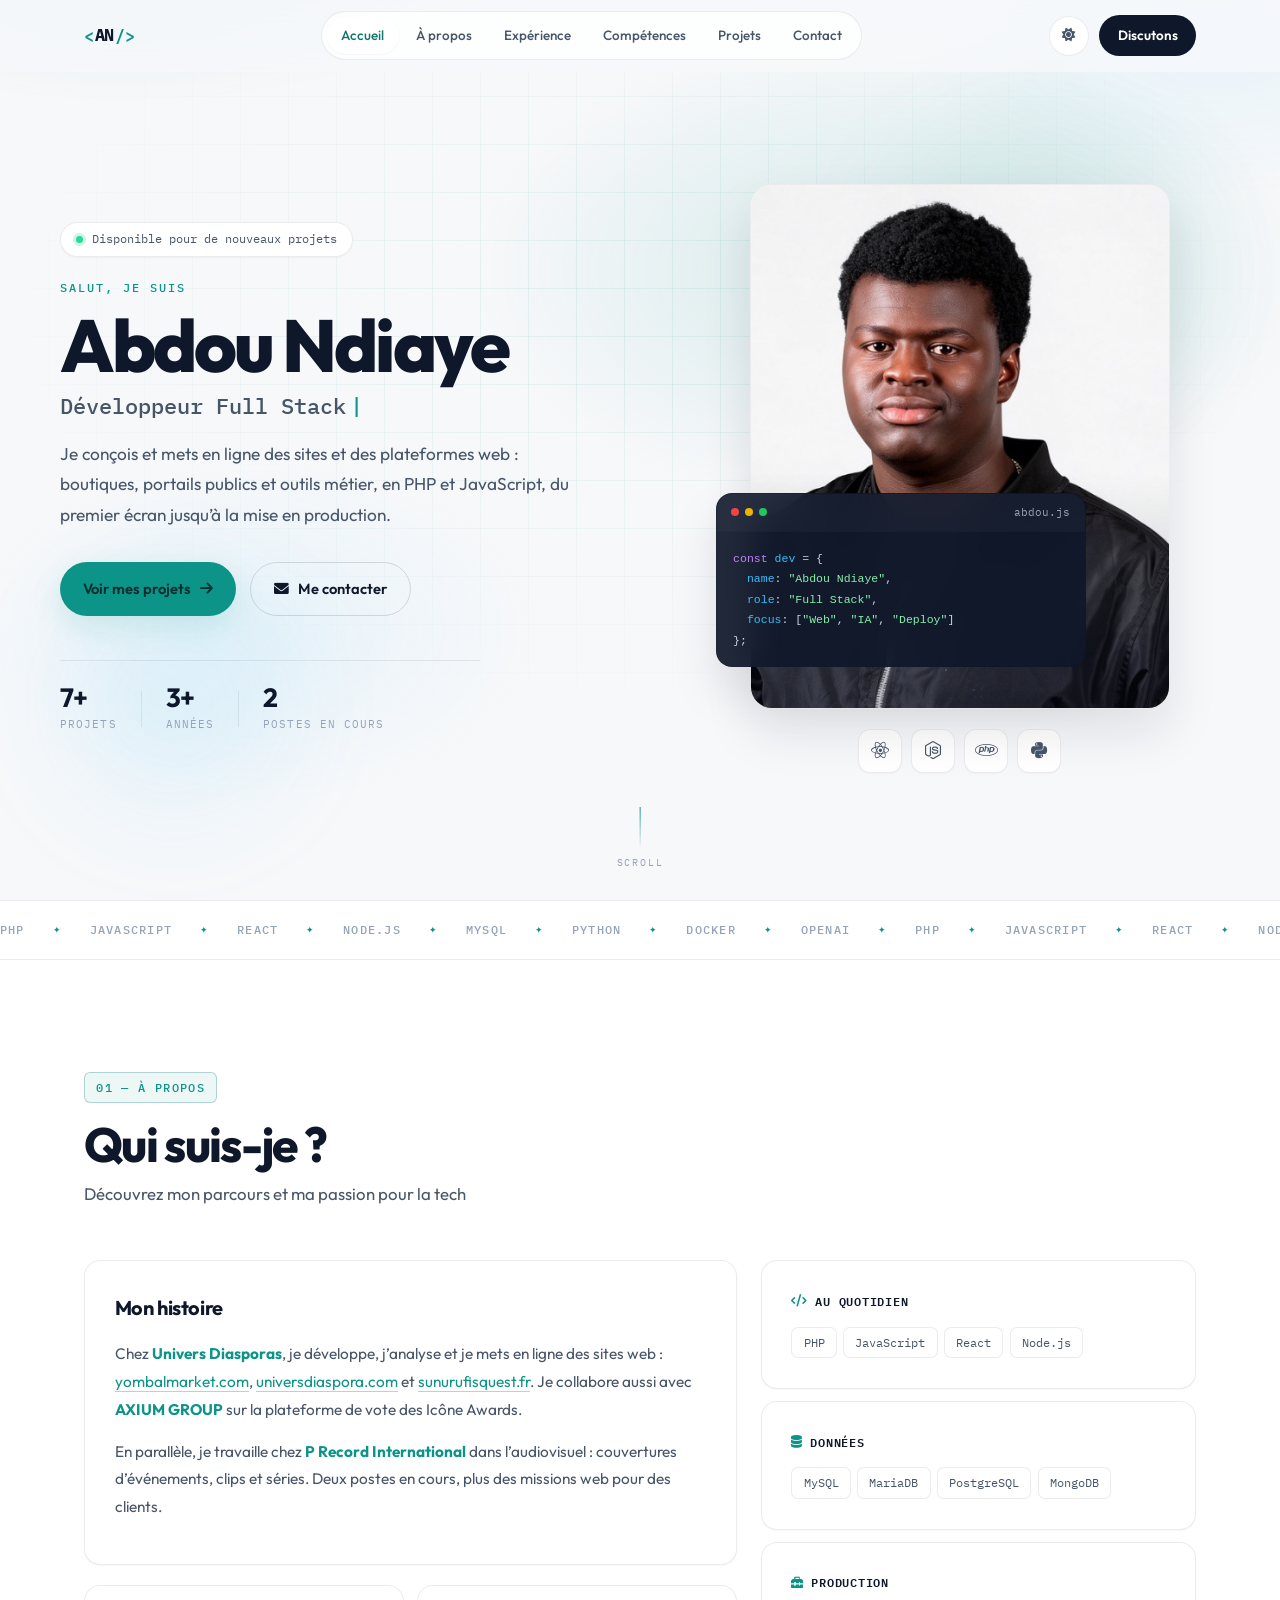
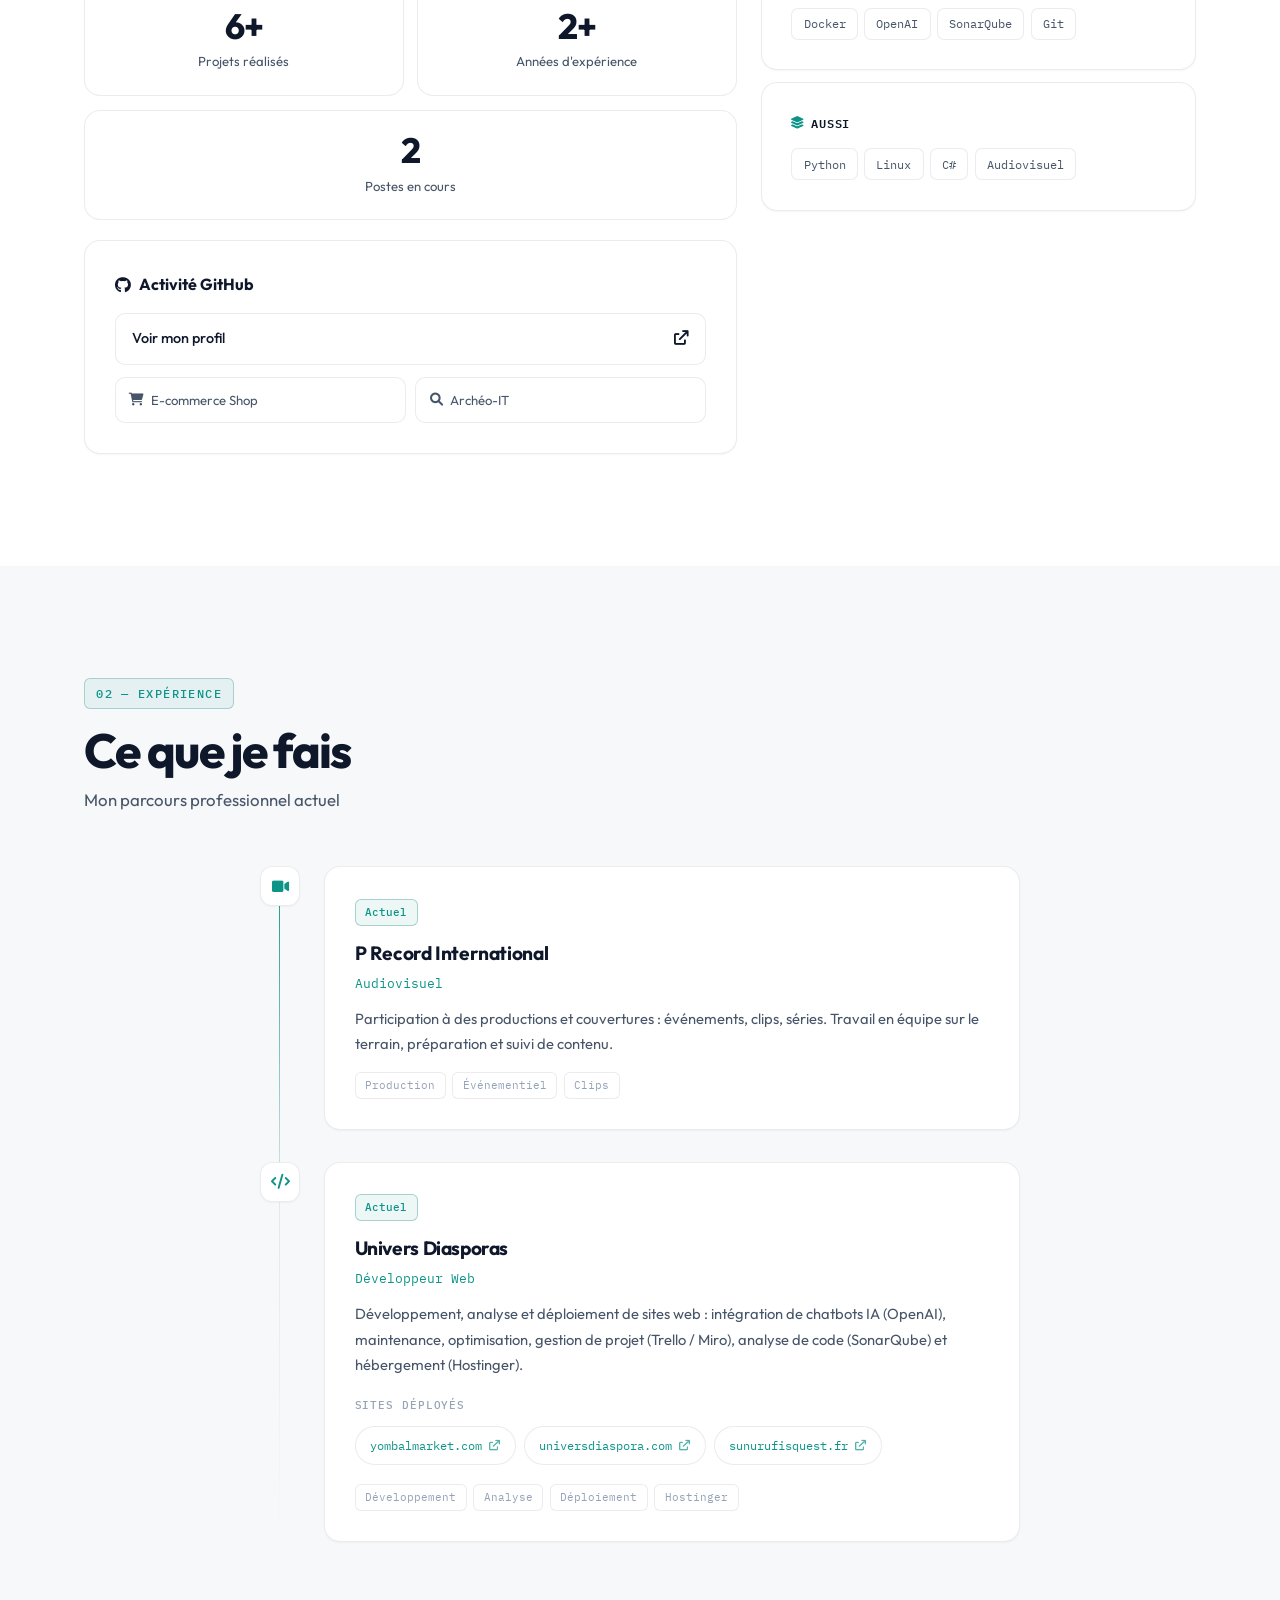
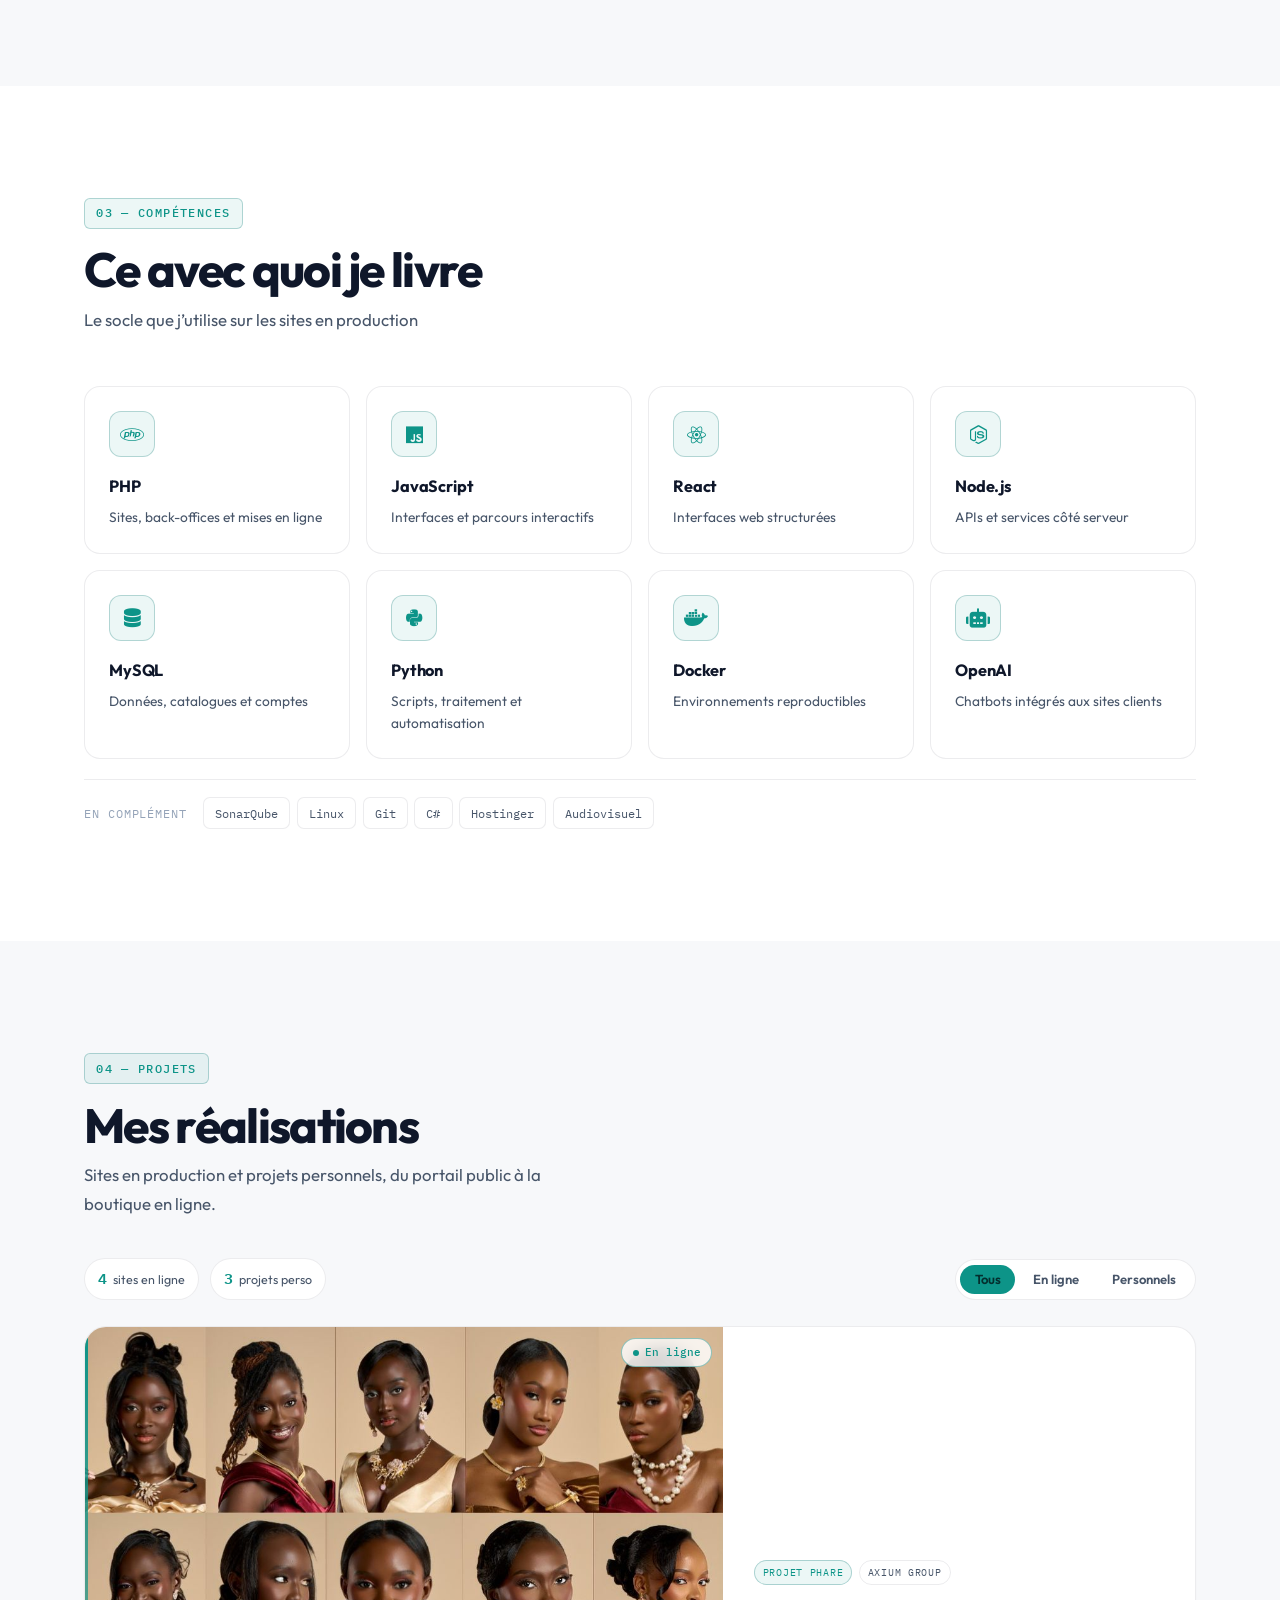
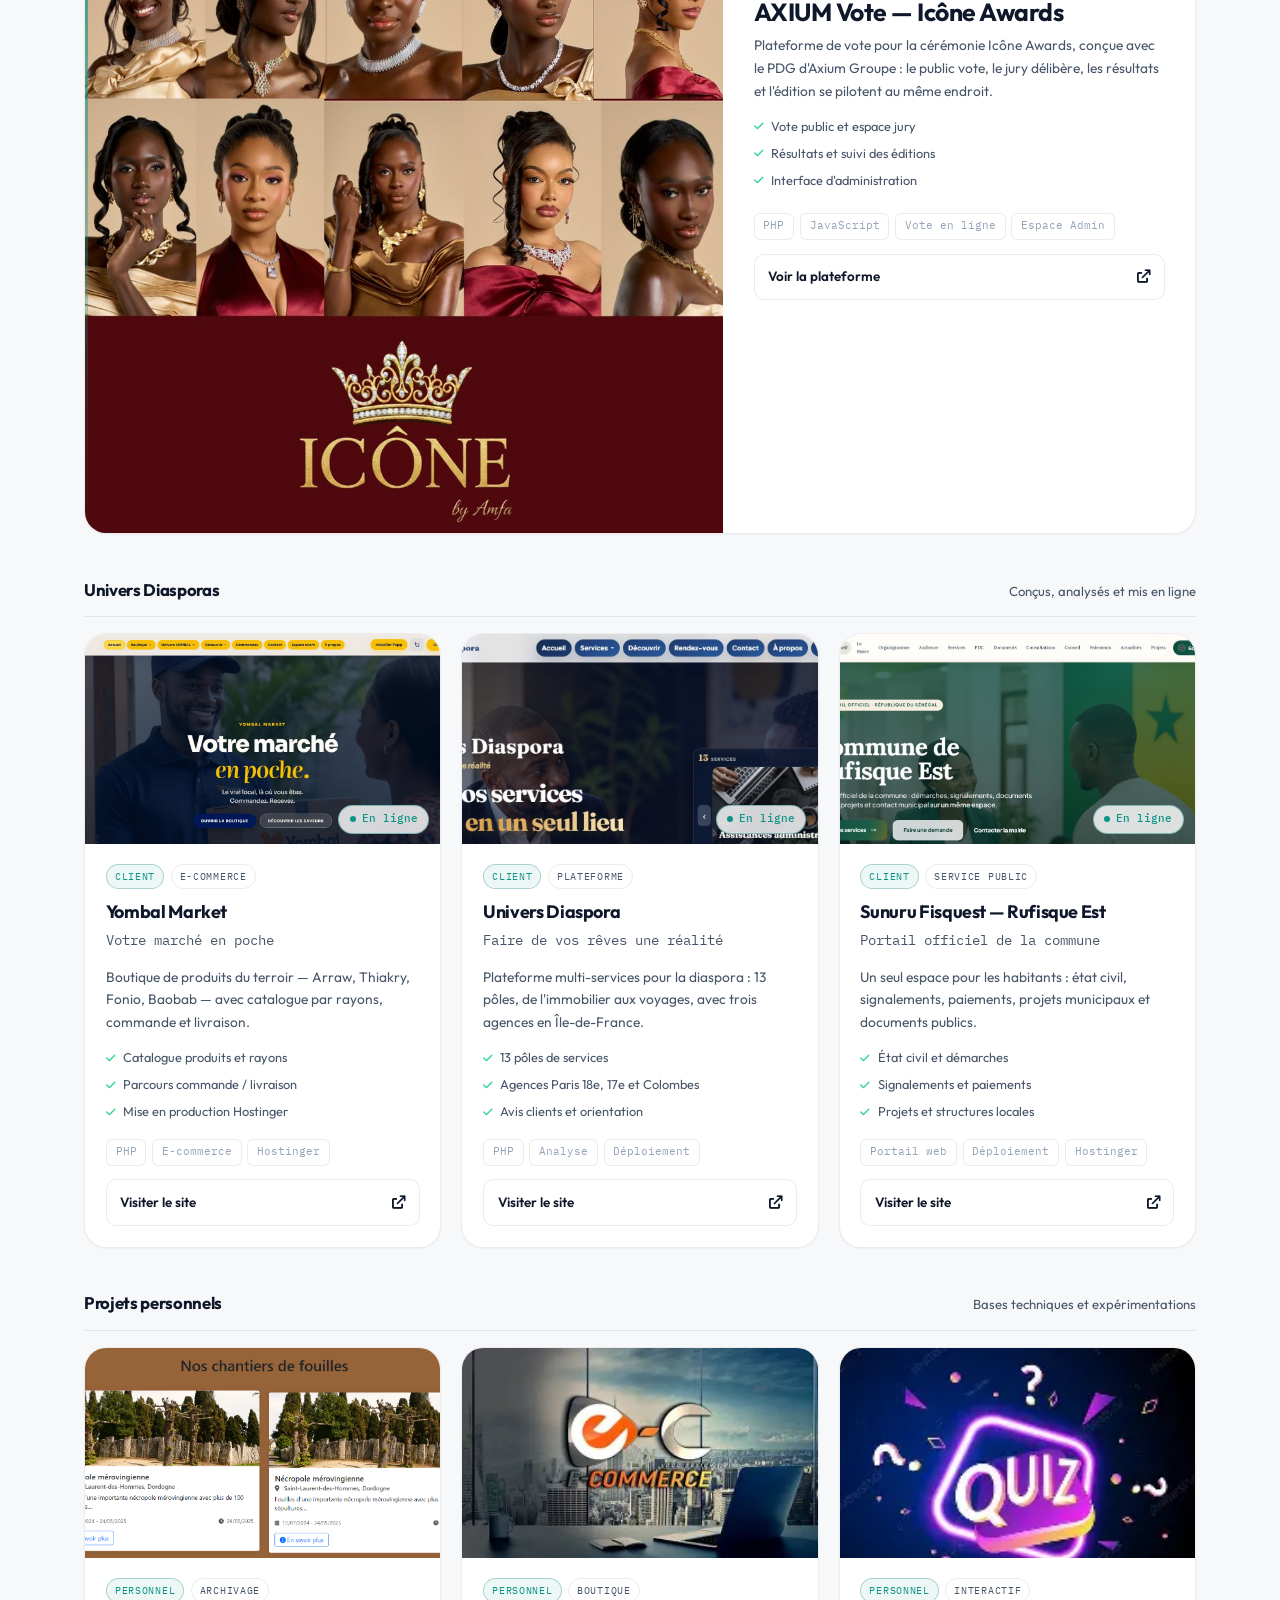
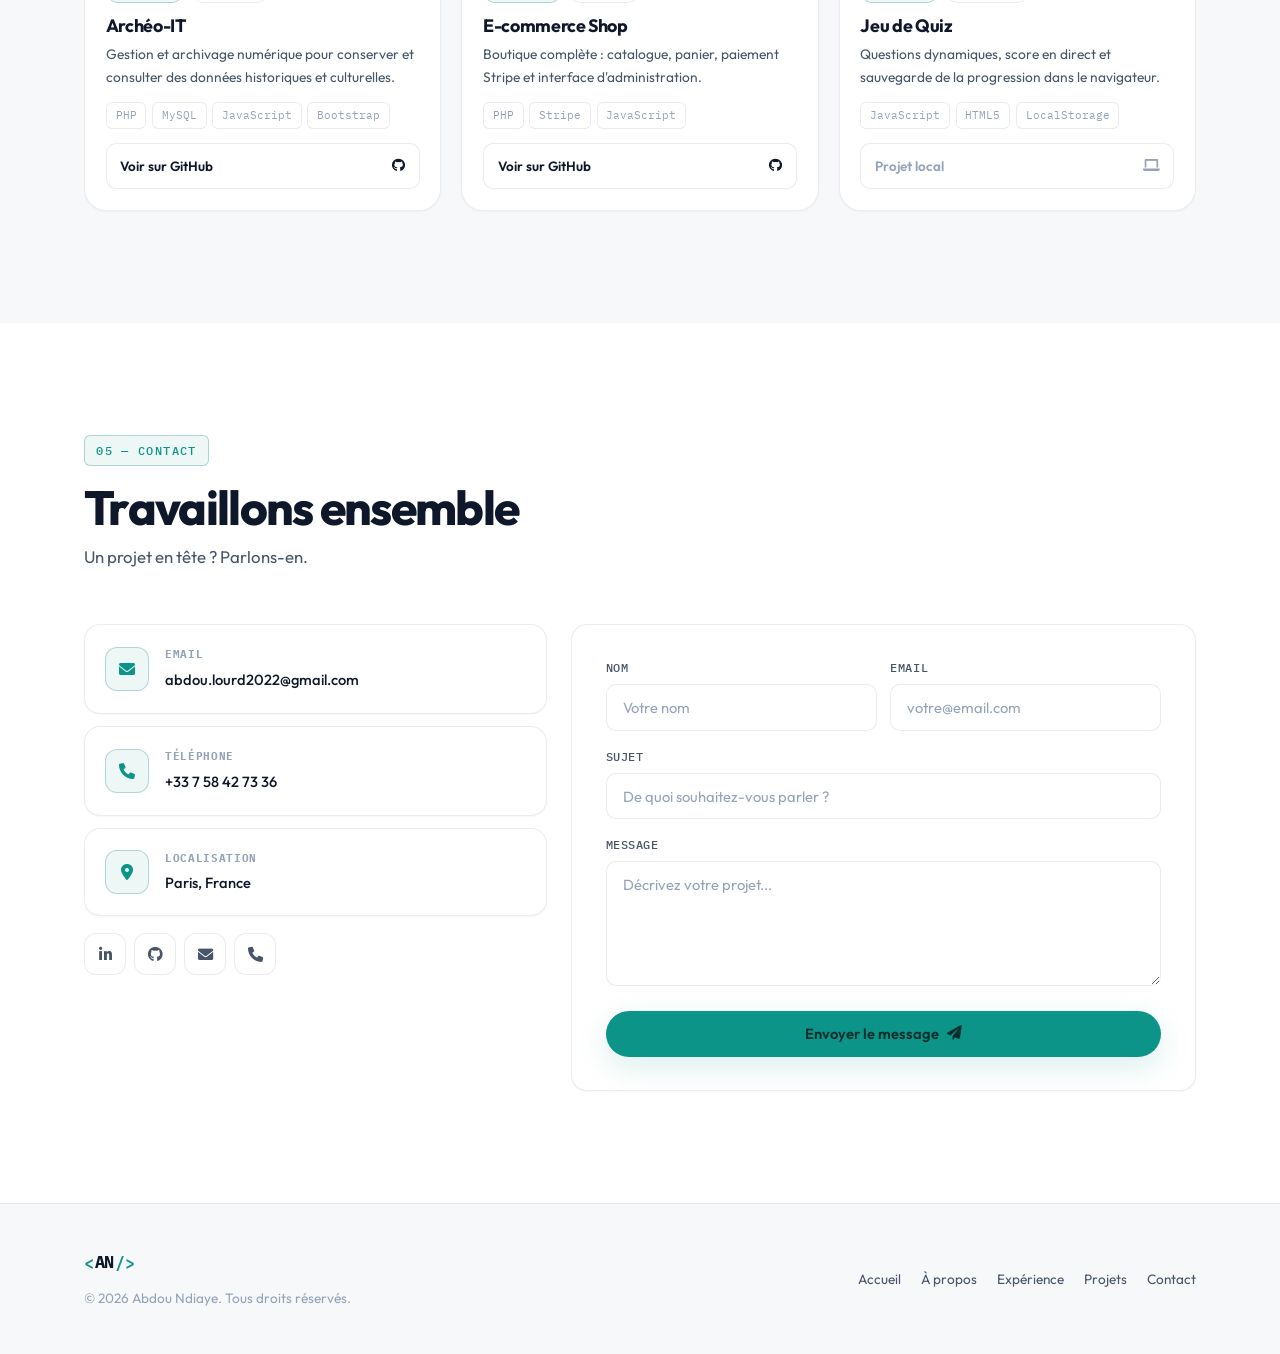
==== commit b927e75c: "mis à jour" ====
--- a/index.html
+++ b/index.html
@@ -64,9 +64,9 @@
                         </span>
                     </h1>
                     <p class="hero-description reveal">
-                        Je conçois, développe et déploie des expériences numériques soignées —
-                        du site vitrine à la plateforme métier — avec une exigence forte sur
-                        la qualité, la performance et le détail.
+                        Je conçois et mets en ligne des sites et des plateformes web :
+                        boutiques, portails publics et outils métier, en PHP et JavaScript,
+                        du premier écran jusqu’à la mise en production.
                     </p>
                     <div class="hero-buttons reveal">
                         <a href="#projets" class="btn btn-primary">
@@ -91,7 +91,7 @@
                         <div class="hero-stat-divider"></div>
                         <div class="hero-stat">
                             <span class="hero-stat-num">2</span>
-                            <span class="hero-stat-label">Entreprises</span>
+                            <span class="hero-stat-label">Postes en cours</span>
                         </div>
                     </div>
                 </div>
@@ -135,33 +135,22 @@
     <div class="marquee-section">
         <div class="marquee-track">
             <div class="marquee-content">
+                <span>PHP</span><span class="marquee-dot">✦</span>
+                <span>JavaScript</span><span class="marquee-dot">✦</span>
                 <span>React</span><span class="marquee-dot">✦</span>
                 <span>Node.js</span><span class="marquee-dot">✦</span>
-                <span>PHP</span><span class="marquee-dot">✦</span>
+                <span>MySQL</span><span class="marquee-dot">✦</span>
                 <span>Python</span><span class="marquee-dot">✦</span>
-                <span>TypeScript</span><span class="marquee-dot">✦</span>
-                <span>MySQL</span><span class="marquee-dot">✦</span>
                 <span>Docker</span><span class="marquee-dot">✦</span>
                 <span>OpenAI</span><span class="marquee-dot">✦</span>
-                <span>SonarQube</span><span class="marquee-dot">✦</span>
-                <span>Trello</span><span class="marquee-dot">✦</span>
-                <span>Hostinger</span><span class="marquee-dot">✦</span>
-                <span>C#</span><span class="marquee-dot">✦</span>
-                <span>XML</span><span class="marquee-dot">✦</span>
-                <span>C</span><span class="marquee-dot">✦</span>
-                <span>Flash</span><span class="marquee-dot">✦</span>
+                <span>PHP</span><span class="marquee-dot">✦</span>
+                <span>JavaScript</span><span class="marquee-dot">✦</span>
                 <span>React</span><span class="marquee-dot">✦</span>
                 <span>Node.js</span><span class="marquee-dot">✦</span>
-                <span>PHP</span><span class="marquee-dot">✦</span>
+                <span>MySQL</span><span class="marquee-dot">✦</span>
                 <span>Python</span><span class="marquee-dot">✦</span>
+                <span>Docker</span><span class="marquee-dot">✦</span>
                 <span>OpenAI</span><span class="marquee-dot">✦</span>
-                <span>SonarQube</span><span class="marquee-dot">✦</span>
-                <span>Trello</span><span class="marquee-dot">✦</span>
-                <span>Hostinger</span><span class="marquee-dot">✦</span>
-                <span>C#</span><span class="marquee-dot">✦</span>
-                <span>XML</span><span class="marquee-dot">✦</span>
-                <span>C</span><span class="marquee-dot">✦</span>
-                <span>Flash</span><span class="marquee-dot">✦</span>
             </div>
         </div>
     </div>
@@ -179,18 +168,17 @@
                     <div class="glass-card about-card">
                         <h3>Mon histoire</h3>
                         <p>
-                            Passionné par la technologie depuis mon plus jeune âge, j'ai commencé
-                            mon parcours en programmation il y a plus de 5 ans. Mon expertise
-                            s'étend du développement frontend avec React et Vue.js au backend
-                            avec Node.js et Python.
+                            Chez <strong>Univers Diasporas</strong>, je développe, j’analyse et je mets en ligne
+                            des sites web :
+                            <a href="https://yombalmarket.com" target="_blank" rel="noopener">yombalmarket.com</a>,
+                            <a href="https://universdiaspora.com" target="_blank" rel="noopener">universdiaspora.com</a>
+                            et
+                            <a href="https://sunurufisquest.fr" target="_blank" rel="noopener">sunurufisquest.fr</a>.
+                            Je collabore aussi avec <strong>AXIUM GROUP</strong> sur la plateforme de vote des Icône Awards.
                         </p>
                         <p>
-                            Aujourd'hui, je travaille chez <strong>P Record International</strong> dans l'audiovisuel, en participant à des couvertures événementielles, clips et séries.
-                            En parallèle, je développe, analyse et déploie des sites web chez <strong>Univers Diasporas</strong>
-                            (<a href="https://yombalmarket.com" target="_blank" rel="noopener">yombalmarket.com</a>,
-                            <a href="https://universdiaspora.com" target="_blank" rel="noopener">universdiaspora.com</a>,
-                            <a href="https://sunurufisquest.fr" target="_blank" rel="noopener">sunurufisquest.fr</a>)
-                            et collabore avec <strong>AXIUM GROUP</strong> sur la plateforme de vote des Icône Awards.
+                            En parallèle, je travaille chez <strong>P Record International</strong> dans l’audiovisuel :
+                            couvertures d’événements, clips et séries. Deux postes en cours, plus des missions web pour des clients.
                         </p>
                     </div>
                     <div class="stats-bento">
@@ -204,7 +192,7 @@
                         </div>
                         <div class="stat-card stat-card-wide reveal">
                             <div class="stat-number">2</div>
-                            <div class="stat-label">Entreprises actives</div>
+                            <div class="stat-label">Postes en cours</div>
                         </div>
                     </div>
                     <div class="glass-card github-card reveal">
@@ -225,52 +213,39 @@
                 </div>
                 <div class="about-side reveal">
                     <div class="glass-card skill-category">
-                        <h4><i class="fas fa-palette"></i> Frontend</h4>
-                        <div class="skill-tags">
-                            <span class="skill-tag">React</span>
-                            <span class="skill-tag">Vue.js</span>
-                            <span class="skill-tag">TypeScript</span>
-                            <span class="skill-tag">Sass</span>
-                        </div>
-                    </div>
-                    <div class="glass-card skill-category">
-                        <h4><i class="fas fa-code"></i> Langages</h4>
-                        <div class="skill-tags">
-                            <span class="skill-tag">C#</span>
-                            <span class="skill-tag">C</span>
-                            <span class="skill-tag">XML</span>
-                            <span class="skill-tag">Flash</span>
-                        </div>
-                    </div>
-                    <div class="glass-card skill-category">
-                        <h4><i class="fas fa-server"></i> Backend</h4>
+                        <h4><i class="fas fa-code"></i> Au quotidien</h4>
                         <div class="skill-tags">
                             <span class="skill-tag">PHP</span>
+                            <span class="skill-tag">JavaScript</span>
+                            <span class="skill-tag">React</span>
                             <span class="skill-tag">Node.js</span>
-                            <span class="skill-tag">Python</span>
+                        </div>
+                    </div>
+                    <div class="glass-card skill-category">
+                        <h4><i class="fas fa-database"></i> Données</h4>
+                        <div class="skill-tags">
                             <span class="skill-tag">MySQL</span>
                             <span class="skill-tag">MariaDB</span>
+                            <span class="skill-tag">PostgreSQL</span>
                             <span class="skill-tag">MongoDB</span>
-                            <span class="skill-tag">PostgreSQL</span>
                         </div>
                     </div>
                     <div class="glass-card skill-category">
-                        <h4><i class="fas fa-network-wired"></i> Réseau & Systèmes</h4>
+                        <h4><i class="fas fa-toolbox"></i> Production</h4>
                         <div class="skill-tags">
-                            <span class="skill-tag">SSH</span>
-                            <span class="skill-tag">Linux</span>
-                            <span class="skill-tag">Cisco Packet Tracer</span>
-                            <span class="skill-tag">Virtualisation</span>
-                        </div>
-                    </div>
-                    <div class="glass-card skill-category">
-                        <h4><i class="fas fa-toolbox"></i> Outils & Méthodes</h4>
-                        <div class="skill-tags">
-                            <span class="skill-tag">Trello</span>
-                            <span class="skill-tag">Miro</span>
+                            <span class="skill-tag">Docker</span>
                             <span class="skill-tag">OpenAI</span>
                             <span class="skill-tag">SonarQube</span>
-                            <span class="skill-tag">Hostinger</span>
+                            <span class="skill-tag">Git</span>
+                        </div>
+                    </div>
+                    <div class="glass-card skill-category">
+                        <h4><i class="fas fa-layer-group"></i> Aussi</h4>
+                        <div class="skill-tags">
+                            <span class="skill-tag">Python</span>
+                            <span class="skill-tag">Linux</span>
+                            <span class="skill-tag">C#</span>
+                            <span class="skill-tag">Audiovisuel</span>
                         </div>
                     </div>
                 </div>
@@ -344,94 +319,60 @@
         <div class="container">
             <div class="section-header reveal">
                 <span class="section-tag">03 — Compétences</span>
-                <h2 class="section-title">Technologies maîtrisées</h2>
-                <p class="section-subtitle">Mon arsenal technique au quotidien</p>
+                <h2 class="section-title">Ce avec quoi je livre</h2>
+                <p class="section-subtitle">Le socle que j’utilise sur les sites en production</p>
             </div>
             <div class="skills-grid">
+                <div class="skill-card reveal">
+                    <div class="skill-icon"><i class="fab fa-php"></i></div>
+                    <h3>PHP</h3>
+                    <p>Sites, back-offices et mises en ligne</p>
+                </div>
+                <div class="skill-card reveal">
+                    <div class="skill-icon"><i class="fab fa-js"></i></div>
+                    <h3>JavaScript</h3>
+                    <p>Interfaces et parcours interactifs</p>
+                </div>
                 <div class="skill-card reveal">
                     <div class="skill-icon"><i class="fab fa-react"></i></div>
                     <h3>React</h3>
-                    <p>Applications web modernes et réactives</p>
+                    <p>Interfaces web structurées</p>
                 </div>
                 <div class="skill-card reveal">
                     <div class="skill-icon"><i class="fab fa-node-js"></i></div>
                     <h3>Node.js</h3>
-                    <p>Serveurs et APIs robustes</p>
+                    <p>APIs et services côté serveur</p>
+                </div>
+                <div class="skill-card reveal">
+                    <div class="skill-icon"><i class="fas fa-database"></i></div>
+                    <h3>MySQL</h3>
+                    <p>Données, catalogues et comptes</p>
                 </div>
                 <div class="skill-card reveal">
                     <div class="skill-icon"><i class="fab fa-python"></i></div>
                     <h3>Python</h3>
-                    <p>Backend et data science</p>
-                </div>
-                <div class="skill-card reveal">
-                    <div class="skill-icon"><i class="fab fa-php"></i></div>
-                    <h3>PHP</h3>
-                    <p>Développement web backend</p>
-                </div>
-                <div class="skill-card reveal">
-                    <div class="skill-icon"><i class="fab fa-microsoft"></i></div>
-                    <h3>C#</h3>
-                    <p>Applications .NET et développement orienté objet</p>
-                </div>
-                <div class="skill-card reveal">
-                    <div class="skill-icon"><i class="fas fa-microchip"></i></div>
-                    <h3>Langage C</h3>
-                    <p>Programmation système et algorithmique</p>
-                </div>
-                <div class="skill-card reveal">
-                    <div class="skill-icon"><i class="fas fa-file-code"></i></div>
-                    <h3>XML</h3>
-                    <p>Structuration, configuration et échange de données</p>
-                </div>
-                <div class="skill-card reveal">
-                    <div class="skill-icon"><i class="fas fa-bolt"></i></div>
-                    <h3>Flash</h3>
-                    <p>Animations et contenus interactifs multimédia</p>
-                </div>
-                <div class="skill-card reveal">
-                    <div class="skill-icon"><i class="fas fa-database"></i></div>
-                    <h3>Bases de données</h3>
-                    <p>MySQL, MariaDB, MongoDB, PostgreSQL</p>
+                    <p>Scripts, traitement et automatisation</p>
                 </div>
                 <div class="skill-card reveal">
                     <div class="skill-icon"><i class="fab fa-docker"></i></div>
                     <h3>Docker</h3>
-                    <p>Containerisation et déploiement</p>
-                </div>
-                <div class="skill-card reveal">
-                    <div class="skill-icon"><i class="fas fa-network-wired"></i></div>
-                    <h3>Réseaux</h3>
-                    <p>SSH, Linux, Cisco Packet Tracer</p>
-                </div>
-                <div class="skill-card reveal">
-                    <div class="skill-icon"><i class="fas fa-server"></i></div>
-                    <h3>Virtualisation</h3>
-                    <p>Environnements virtualisés</p>
-                </div>
-                <div class="skill-card reveal">
-                    <div class="skill-icon"><i class="fas fa-video"></i></div>
-                    <h3>Audiovisuel</h3>
-                    <p>Couvertures, clips et séries</p>
-                </div>
-                <div class="skill-card reveal">
-                    <div class="skill-icon"><i class="fab fa-trello"></i></div>
-                    <h3>Gestion de projet</h3>
-                    <p>Organisation et suivi avec Trello et Miro</p>
+                    <p>Environnements reproductibles</p>
                 </div>
                 <div class="skill-card reveal">
                     <div class="skill-icon"><i class="fas fa-robot"></i></div>
-                    <h3>Chatbot IA</h3>
-                    <p>Intégration de chatbots intelligents via l'API OpenAI</p>
-                </div>
-                <div class="skill-card reveal">
-                    <div class="skill-icon"><i class="fas fa-chart-line"></i></div>
-                    <h3>SonarQube</h3>
-                    <p>Analyse de la qualité, sécurité et dette technique du code</p>
-                </div>
-                <div class="skill-card reveal">
-                    <div class="skill-icon"><i class="fas fa-globe"></i></div>
-                    <h3>Hostinger</h3>
-                    <p>Hébergement, déploiement et mise en ligne de sites web</p>
+                    <h3>OpenAI</h3>
+                    <p>Chatbots intégrés aux sites clients</p>
+                </div>
+            </div>
+            <div class="skills-also reveal">
+                <span class="skills-also-label">En complément</span>
+                <div class="skill-tags">
+                    <span class="skill-tag">SonarQube</span>
+                    <span class="skill-tag">Linux</span>
+                    <span class="skill-tag">Git</span>
+                    <span class="skill-tag">C#</span>
+                    <span class="skill-tag">Hostinger</span>
+                    <span class="skill-tag">Audiovisuel</span>
                 </div>
             </div>
         </div>
@@ -504,17 +445,7 @@
                 <div class="projects-grid">
                     <article class="project-card reveal" data-kind="live">
                         <div class="project-media">
-                            <div class="browser">
-                                <div class="browser-bar">
-                                    <span class="browser-dots" aria-hidden="true"><i></i><i></i><i></i></span>
-                                    <span class="browser-url">yombalmarket.com</span>
-                                </div>
-                                <div class="browser-stage tone-yombal">
-                                    <span class="site-logo-wrap">
-                                        <img src="logo-yombal.png" alt="" class="site-logo" loading="lazy">
-                                    </span>
-                                </div>
-                            </div>
+                            <img src="preview-yombal.jpg" alt="Page d'accueil de Yombal Market" class="project-img" loading="lazy">
                             <span class="project-status"><span class="status-dot"></span>En ligne</span>
                         </div>
                         <div class="project-body">
@@ -546,17 +477,7 @@
 
                     <article class="project-card reveal" data-kind="live">
                         <div class="project-media">
-                            <div class="browser">
-                                <div class="browser-bar">
-                                    <span class="browser-dots" aria-hidden="true"><i></i><i></i><i></i></span>
-                                    <span class="browser-url">universdiaspora.com</span>
-                                </div>
-                                <div class="browser-stage tone-univers">
-                                    <span class="site-logo-wrap">
-                                        <img src="logo-univers-diaspora.png" alt="" class="site-logo" loading="lazy">
-                                    </span>
-                                </div>
-                            </div>
+                            <img src="preview-univers.jpg" alt="Page d'accueil d'Univers Diaspora" class="project-img" loading="lazy">
                             <span class="project-status"><span class="status-dot"></span>En ligne</span>
                         </div>
                         <div class="project-body">
@@ -588,17 +509,7 @@
 
                     <article class="project-card reveal" data-kind="live">
                         <div class="project-media">
-                            <div class="browser">
-                                <div class="browser-bar">
-                                    <span class="browser-dots" aria-hidden="true"><i></i><i></i><i></i></span>
-                                    <span class="browser-url">sunurufisquest.fr</span>
-                                </div>
-                                <div class="browser-stage tone-sunuru">
-                                    <span class="site-logo-wrap">
-                                        <img src="logo-sunuru-icon.png" alt="" class="site-logo" loading="lazy">
-                                    </span>
-                                </div>
-                            </div>
+                            <img src="preview-sunuru.jpg" alt="Portail de la commune de Rufisque Est" class="project-img" loading="lazy">
                             <span class="project-status"><span class="status-dot"></span>En ligne</span>
                         </div>
                         <div class="project-body">
@@ -762,7 +673,8 @@
                         </a>
                     </div>
                 </div>
-                <form class="contact-form glass-card reveal">
+                <form class="contact-form glass-card reveal" action="contact.php" method="post">
+                    <input type="text" name="company" class="hp-field" tabindex="-1" autocomplete="off" aria-hidden="true">
                     <div class="form-row">
                         <div class="form-group">
                             <label for="name">Nom</label>
@@ -801,7 +713,6 @@
                         <span class="logo-bracket">/&gt;</span>
                     </a>
                     <p>&copy; 2026 Abdou Ndiaye. Tous droits réservés.</p>
-                    <p class="footer-credit">Conçu par <strong>S2NTech</strong></p>
                 </div>
                 <nav class="footer-links">
                     <a href="#accueil">Accueil</a>
--- a/styles.css
+++ b/styles.css
@@ -1168,6 +1168,32 @@
     line-height: 1.6;
 }
 
+.skills-also {
+    display: flex;
+    align-items: center;
+    flex-wrap: wrap;
+    gap: 0.75rem 1rem;
+    margin-top: 1.25rem;
+    padding-top: 1.1rem;
+    border-top: 1px solid var(--border);
+}
+
+.skills-also-label {
+    font-family: var(--font-mono);
+    font-size: 0.72rem;
+    letter-spacing: 0.08em;
+    text-transform: uppercase;
+    color: var(--text-dim);
+}
+
+.hp-field {
+    position: absolute;
+    left: -9999px;
+    width: 1px;
+    height: 1px;
+    opacity: 0;
+}
+
 /* ============================================
    PROJECTS
    ============================================ */
@@ -1339,7 +1365,7 @@
 
 .project-media {
     position: relative;
-    height: 196px;
+    height: 210px;
     overflow: hidden;
     background: var(--bg-elevated);
 }
@@ -1350,120 +1376,8 @@
     width: 100%;
     height: 100%;
     object-fit: cover;
+    object-position: center top;
     transition: transform 0.6s ease;
-}
-
-.browser {
-    height: 100%;
-    display: flex;
-    flex-direction: column;
-}
-
-.browser-bar {
-    display: flex;
-    align-items: center;
-    gap: 0.55rem;
-    height: 34px;
-    padding: 0 0.7rem;
-    background: color-mix(in srgb, var(--bg-card) 88%, var(--text) 4%);
-    border-bottom: 1px solid var(--border);
-    flex-shrink: 0;
-}
-
-.browser-dots {
-    display: flex;
-    gap: 4px;
-}
-
-.browser-dots i {
-    width: 7px;
-    height: 7px;
-    border-radius: 50%;
-    display: block;
-}
-
-.browser-dots i:nth-child(1) { background: #ff5f57; }
-.browser-dots i:nth-child(2) { background: #febc2e; }
-.browser-dots i:nth-child(3) { background: #28c840; }
-
-.browser-url {
-    flex: 1;
-    min-width: 0;
-    font-family: var(--font-mono);
-    font-size: 0.64rem;
-    color: var(--text-dim);
-    background: var(--bg);
-    border: 1px solid var(--border);
-    border-radius: 6px;
-    padding: 0.12rem 0.5rem;
-    text-align: center;
-    overflow: hidden;
-    text-overflow: ellipsis;
-    white-space: nowrap;
-}
-
-.browser-stage {
-    flex: 1;
-    display: flex;
-    align-items: center;
-    justify-content: center;
-}
-
-.tone-yombal {
-    background:
-        radial-gradient(circle at 50% 42%, rgba(245, 197, 24, 0.38), transparent 58%),
-        linear-gradient(165deg, #1c1608, #2c230e);
-}
-
-.tone-univers {
-    background:
-        radial-gradient(circle at 50% 32%, rgba(56, 130, 246, 0.32), transparent 56%),
-        linear-gradient(165deg, #07111f, #122848);
-}
-
-.tone-sunuru {
-    background:
-        radial-gradient(circle at 82% 12%, rgba(0, 133, 63, 0.28), transparent 42%),
-        radial-gradient(circle at 12% 88%, rgba(200, 16, 46, 0.18), transparent 42%),
-        linear-gradient(165deg, #14160f, #221f14);
-}
-
-body.light-mode .tone-yombal {
-    background:
-        radial-gradient(circle at 50% 42%, rgba(245, 197, 24, 0.5), transparent 60%),
-        linear-gradient(165deg, #fff8e6, #f3e4bc);
-}
-
-body.light-mode .tone-univers {
-    background:
-        radial-gradient(circle at 50% 32%, rgba(37, 99, 235, 0.18), transparent 58%),
-        linear-gradient(165deg, #eef3fb, #d7e3f5);
-}
-
-body.light-mode .tone-sunuru {
-    background:
-        radial-gradient(circle at 82% 12%, rgba(0, 133, 63, 0.14), transparent 42%),
-        radial-gradient(circle at 12% 88%, rgba(200, 16, 46, 0.1), transparent 42%),
-        linear-gradient(165deg, #f8f5ec, #efe4c8);
-}
-
-.site-logo-wrap {
-    display: flex;
-    align-items: center;
-    justify-content: center;
-    width: 108px;
-    height: 108px;
-    border-radius: 22px;
-    background: #fff;
-    box-shadow: 0 14px 30px rgba(0, 0, 0, 0.22);
-    overflow: hidden;
-}
-
-.site-logo {
-    display: block;
-    width: 86px;
-    height: 86px;
-    object-fit: contain;
 }
 
 .project-card .project-status {
@@ -1799,6 +1713,11 @@
 .form-group textarea {
     resize: vertical;
     min-height: 125px;
+}
+
+.contact-form button:disabled {
+    opacity: 0.65;
+    cursor: wait;
 }
 
 /* ============================================
